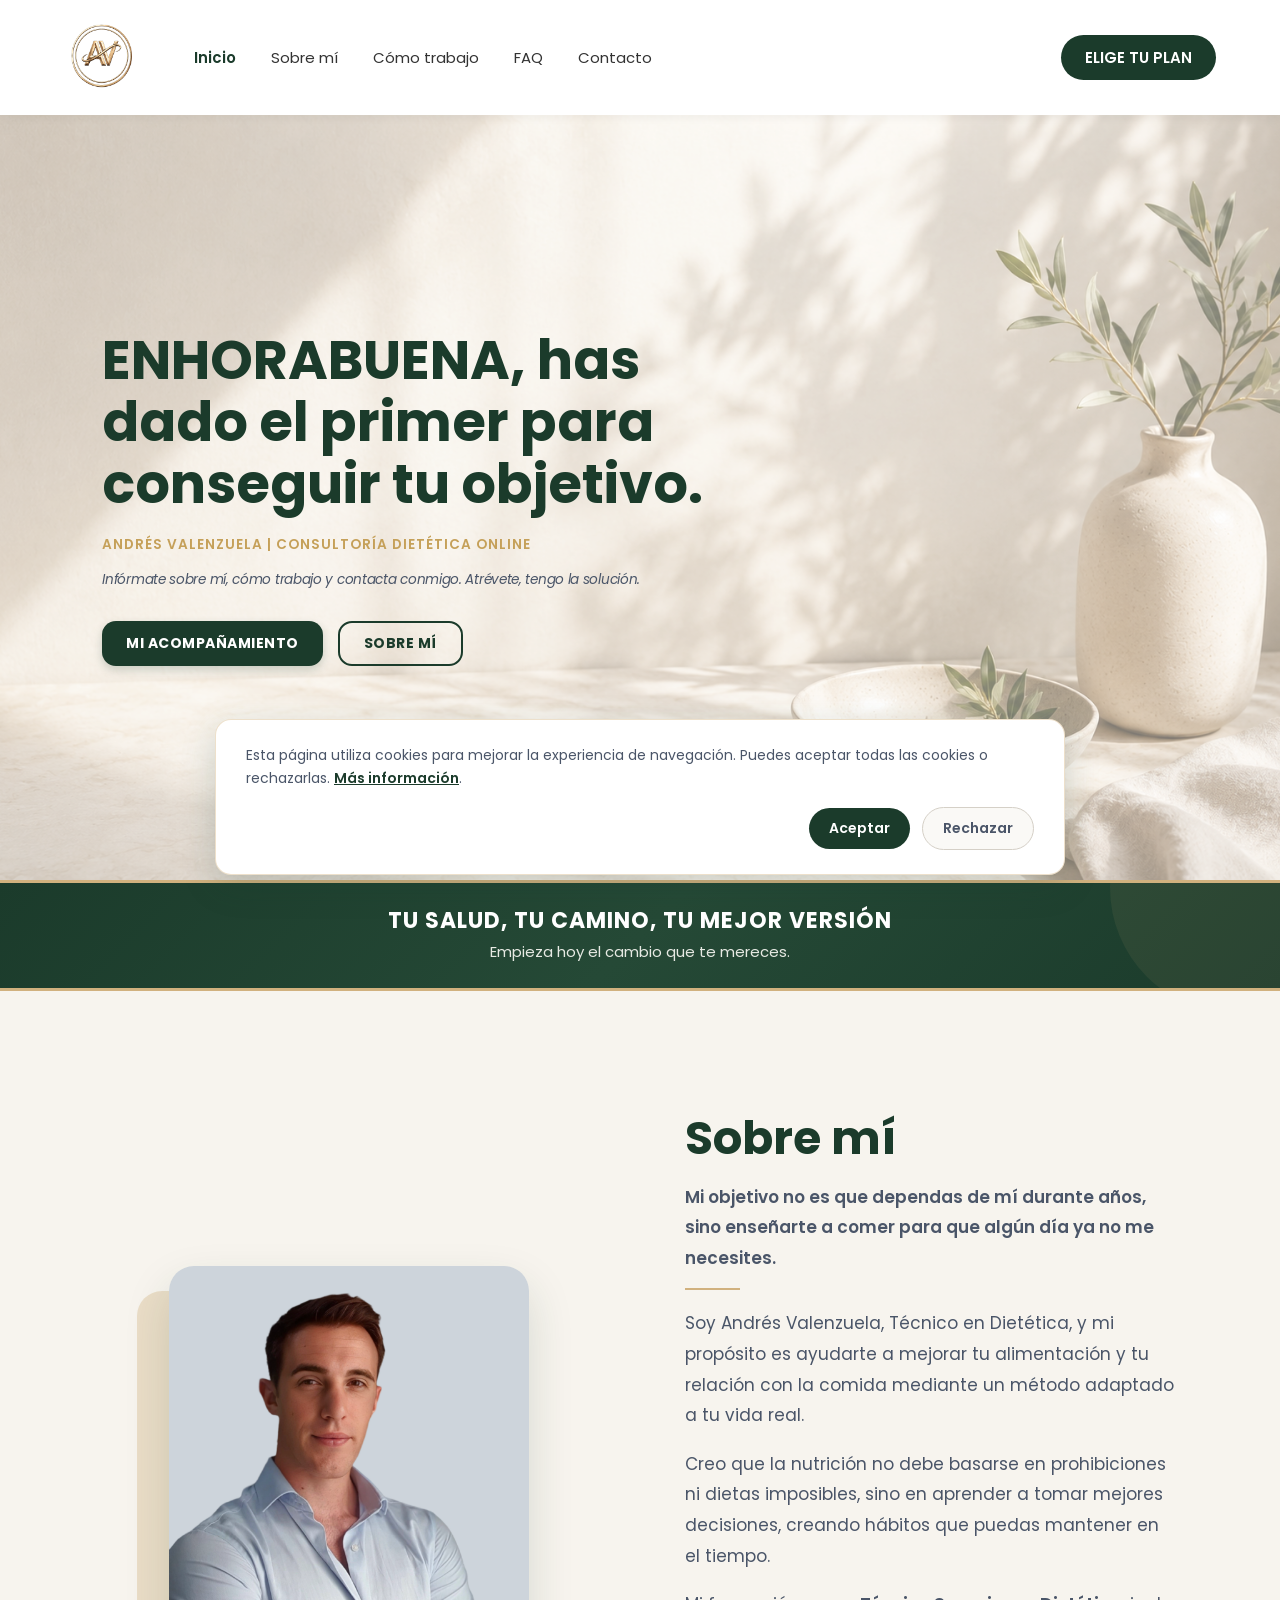
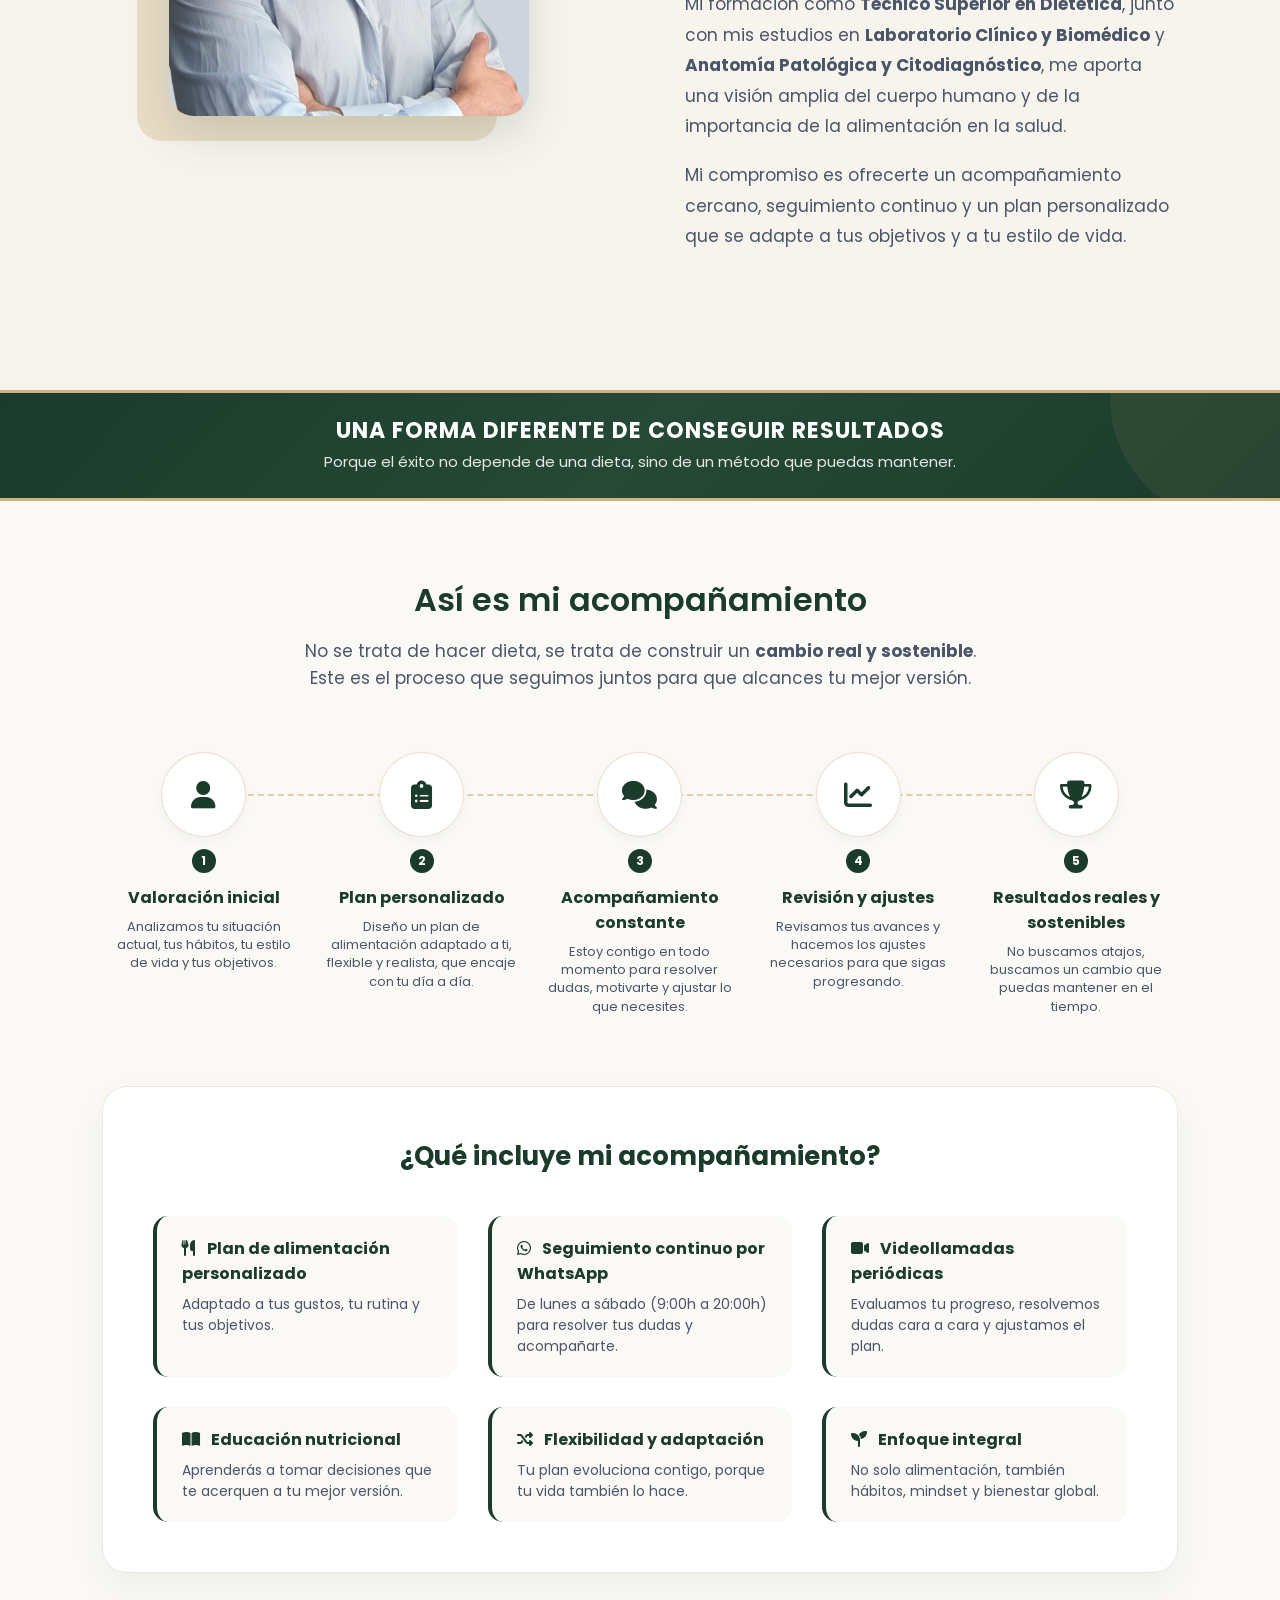
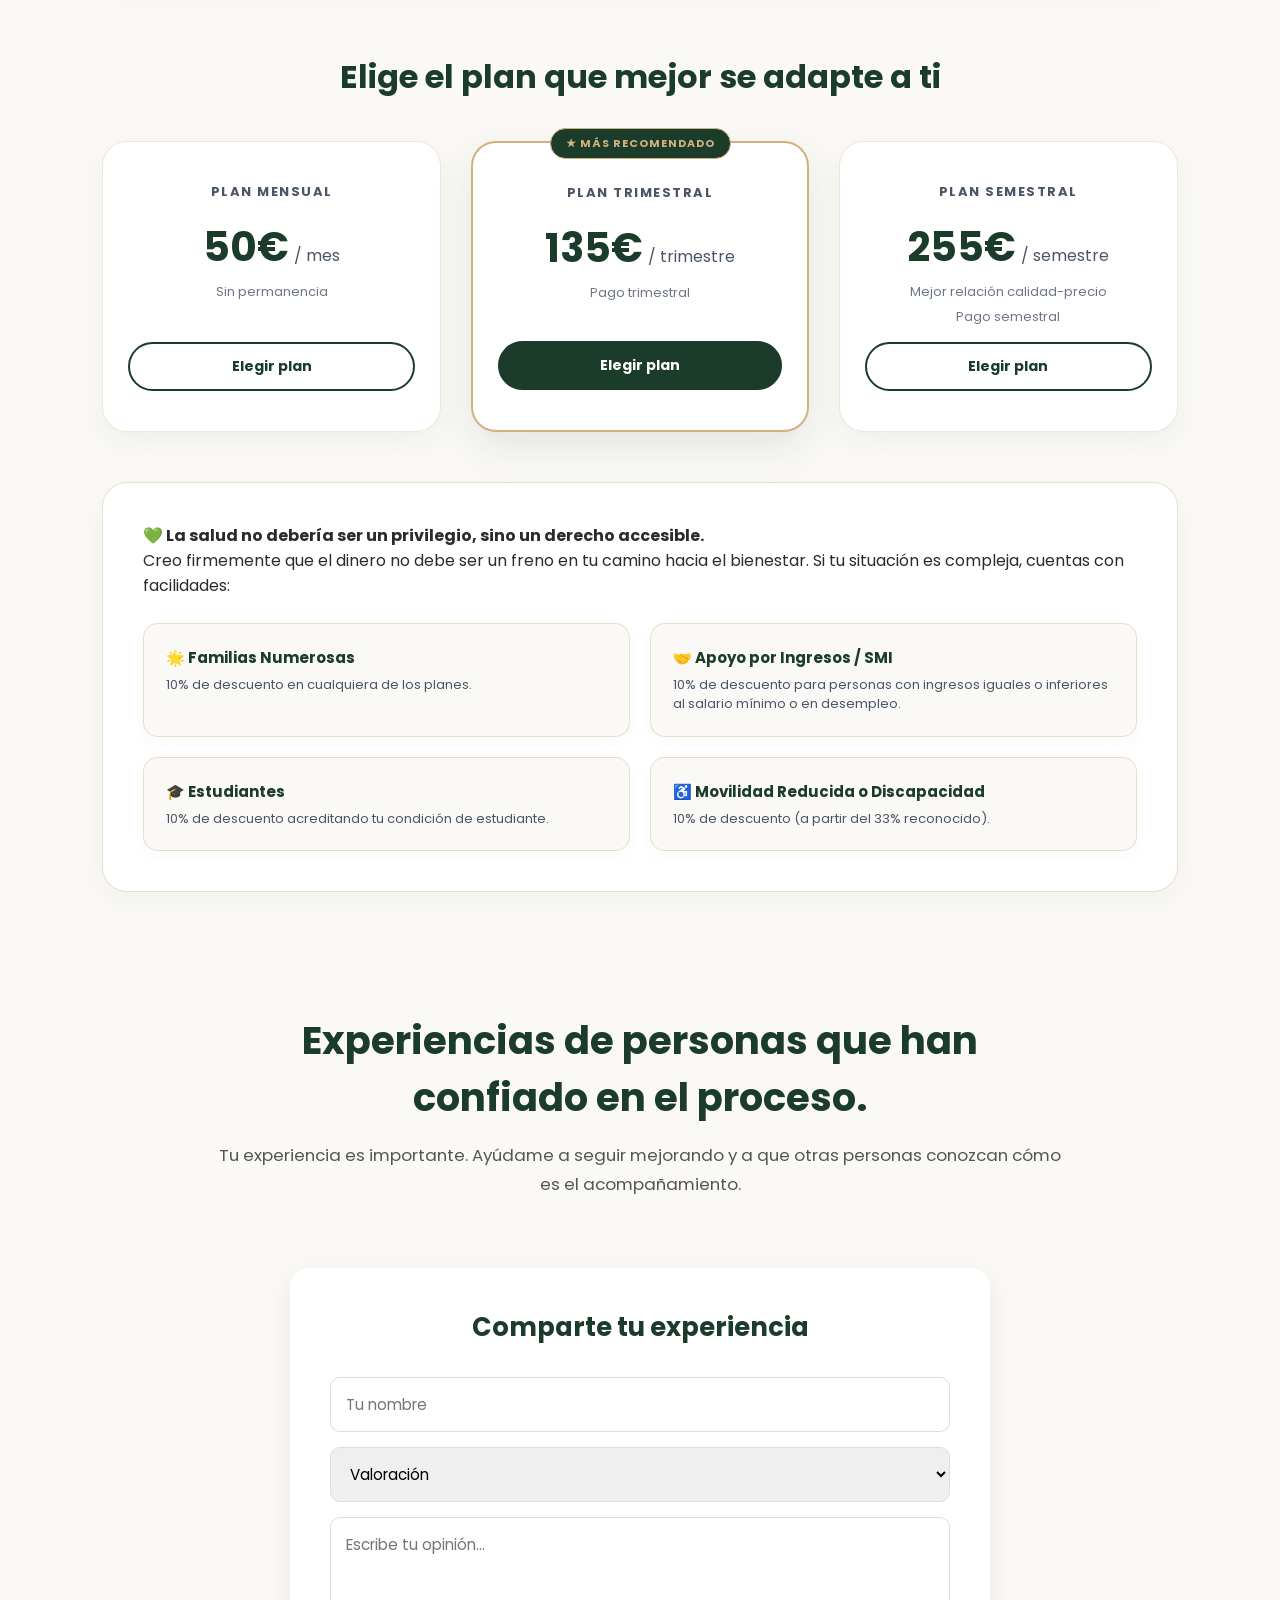
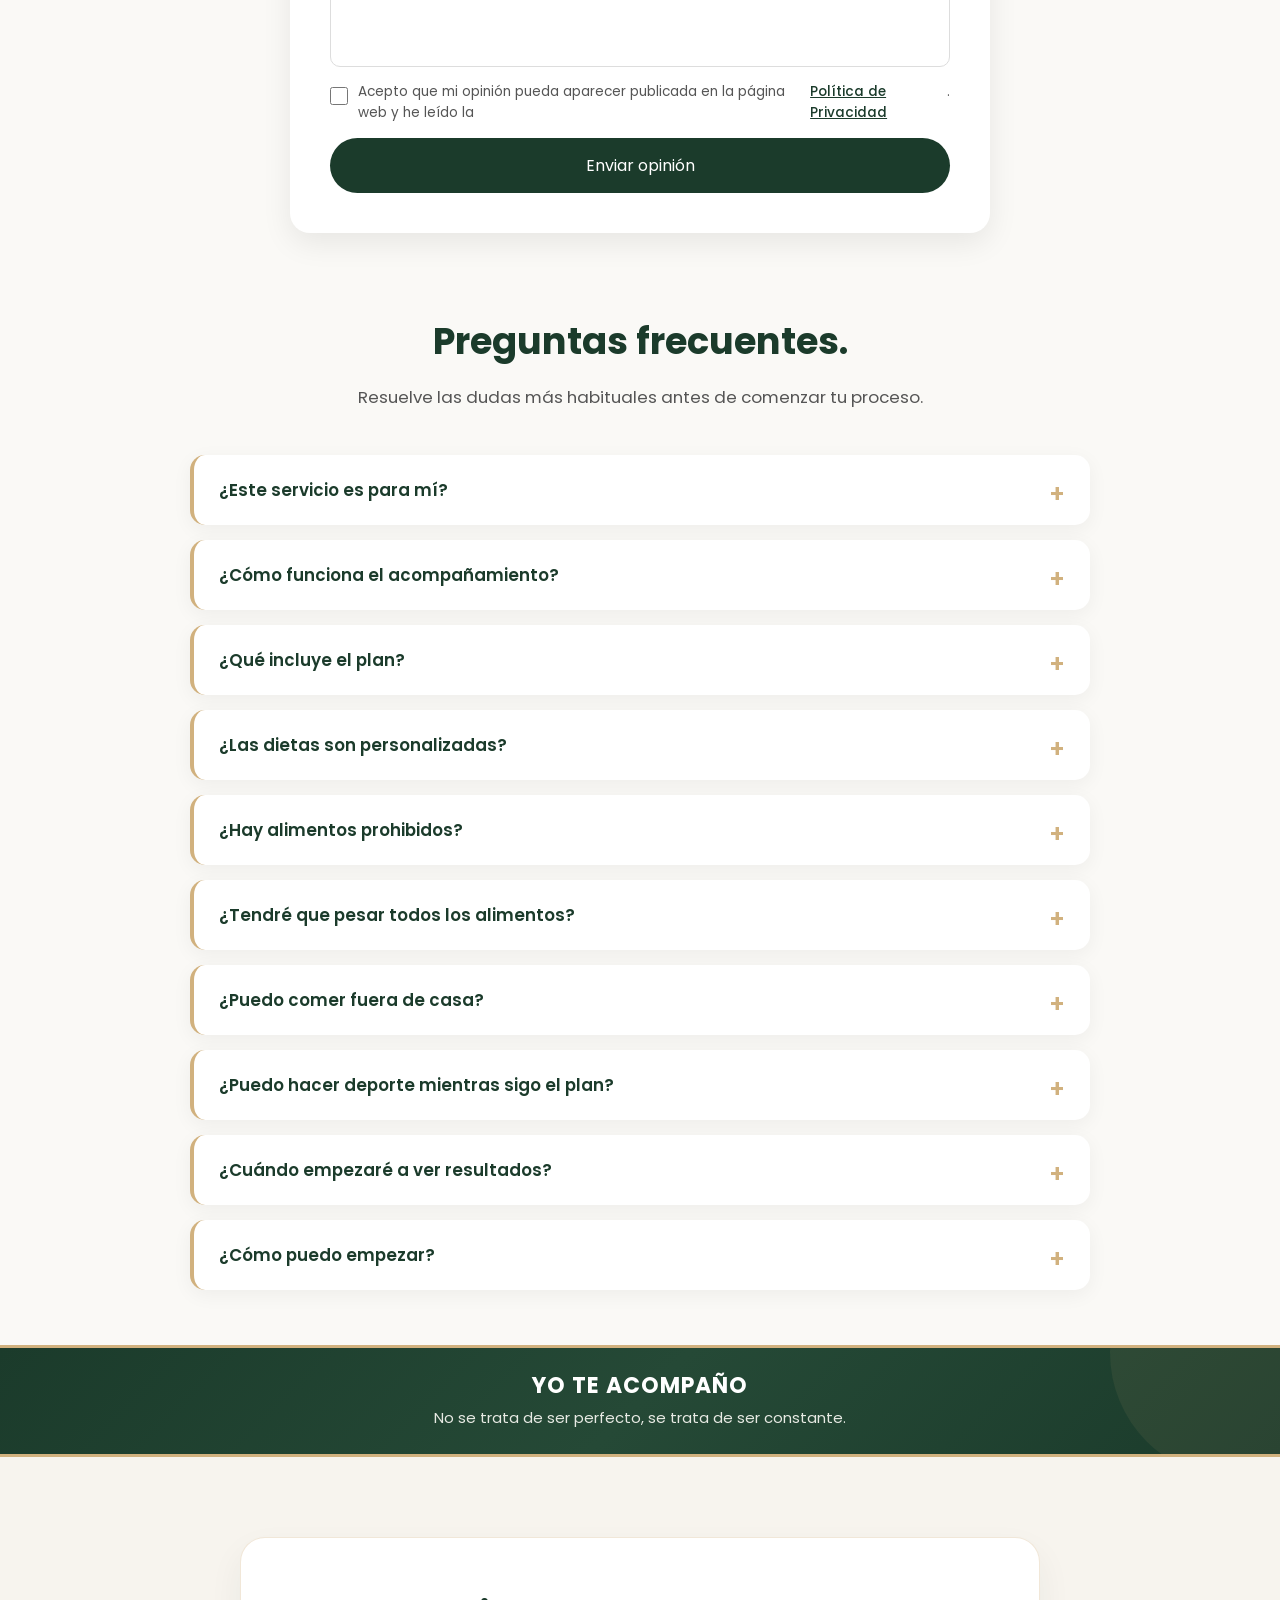
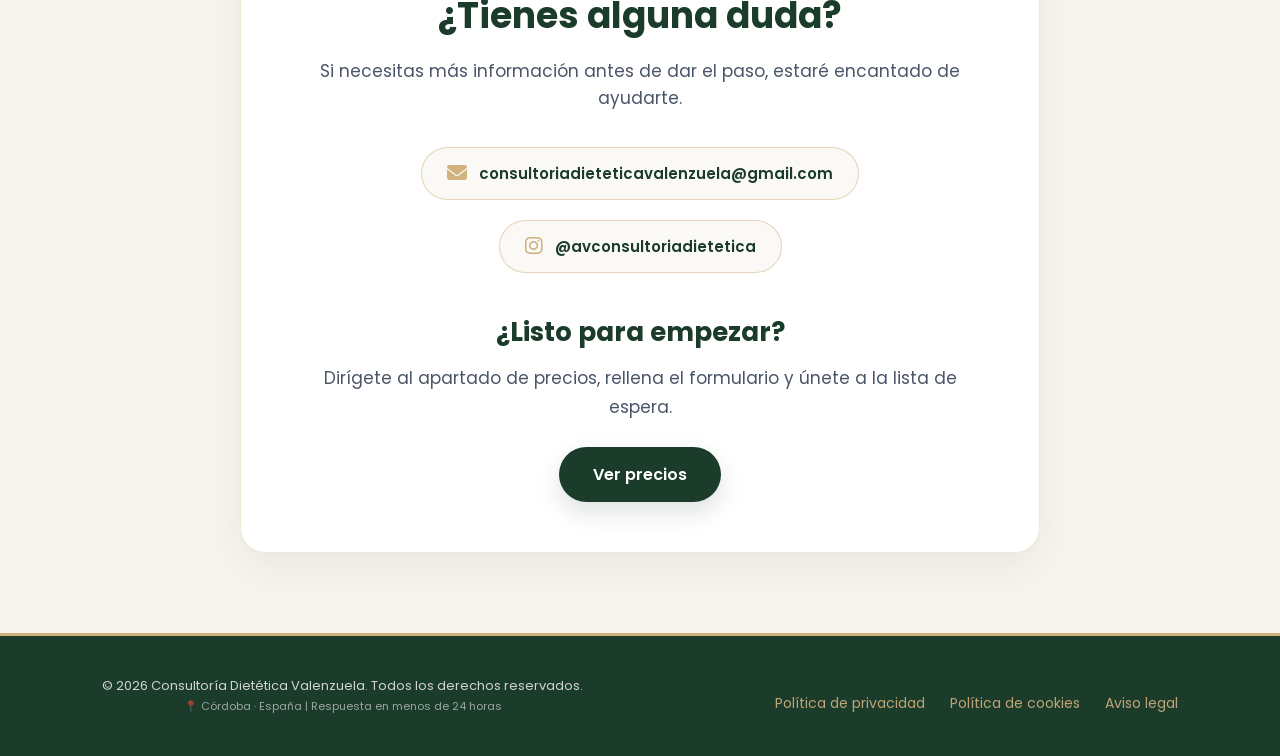
==== index.html @ 1ffce3da "Update index.html" ====
<!DOCTYPE html>
<html lang="es">
<head>
    <meta charset="UTF-8">
    <meta name="viewport" content="width=device-width, initial-scale=1.0">
    <title>Consultoría Dietética Valenzuela | Nutrición y Hábitos Saludables</title>
    <link rel="icon" type="image/png" href="images/logosinfondo.png">
    <meta name="description" content="Aprende a comer mejor sin prohibiciones ni dietas imposibles. Consultoría dietética personalizada con seguimiento constante y educación nutricional.">
    <link rel="stylesheet" href="style.css">
    <link rel="stylesheet" href="https://cdnjs.cloudflare.com/ajax/libs/font-awesome/6.4.0/css/all.min.css">
    <link rel="preconnect" href="https://fonts.googleapis.com">
    <link rel="preconnect" href="https://fonts.gstatic.com" crossorigin>
    <link href="https://fonts.googleapis.com/css2?family=Poppins:wght@300;400;500;600;700&display=swap" rel="stylesheet">
    <meta property="og:title" content="Consultoría Dietética Valenzuela">
<meta property="og:description" content="Aprende a comer mejor sin prohibiciones ni dietas imposibles.">
<meta property="og:image" content="images/logosinfondo.png">
<meta property="og:type" content="website">
</head>
<body>

    <!-- CABECERA -->
    <header>
        <div class="logo-container">
            <img src="images/logosinfondo.png" alt="Consultoría Dietética Valenzuela" class="logo-img">
        </div>

        <nav class="nav-izquierda">
            <div class="enlaces-menu">
            <a href="#inicio">Inicio</a>
            <a href="#sobre-mi">Sobre mí</a>
            <a href="#como-trabajo">Cómo trabajo</a>
            <a href="#FAQ">FAQ</a>
            <a href="#contacto">Contacto</a>
            </div>
        </nav>

        <div class="cta-container">
            <a href="#precios" class="btn-reservar">ELIGE TU PLAN</a>
        </div>
    </header>

    <!-- SECCIÓN HERO -->
<section class="hero" id="inicio">
    <div class="texto">
            <h1>ENHORABUENA, has dado el primer para conseguir tu objetivo. </h1>
            <p class="subtitulo-hero-dorado">Andrés Valenzuela | Consultoría Dietética Online</p>
            <p class="descripcion-hero-cursiva">Infórmate sobre mí, cómo trabajo y contacta conmigo. Atrévete, tengo la solución.</p>
            <div class="botones-hero">
                <a href="#como-trabajo" class="btn-acompañamiento">MI ACOMPAÑAMIENTO</a>
                <a href="#sobre-mi" class="btn-sobre-mi">SOBRE MÍ</a>
            </div>
        </div>
</section>

    <!-- SEPARADOR VISUAL ESTÉTICO -->
    <section class="separador-verde">
        <div class="separador-verde-contenido">
            <h3>TU SALUD, TU CAMINO, TU MEJOR VERSIÓN</h3>
            <p>Empieza hoy el cambio que te mereces.</p>
        </div>
    </section>

    <!-- SECCIÓN SOBRE MÍ -->
<section id="sobre-mi" class="sobre-mi">
    <div class="sobre-mi-contenedor">

        <div class="sobre-mi-imagen">
            <img src="images/andres.png" alt="Andrés Valenzuela - Dietista">
        </div>

        <div class="sobre-mi-texto">

            <h2>Sobre mí</h2>

            <p class="subtitulo-sobremi">
                Mi objetivo no es que dependas de mí durante años, sino enseñarte a comer para que algún día ya no me necesites.
            </p>

            <p>
                Soy Andrés Valenzuela, Técnico en Dietética, y mi propósito es ayudarte a mejorar tu alimentación y tu relación con la comida mediante un método adaptado a tu vida real.
            </p>

            <p>
                Creo que la nutrición no debe basarse en prohibiciones ni dietas imposibles, sino en aprender a tomar mejores decisiones, creando hábitos que puedas mantener en el tiempo.
            </p>

            <p>
                Mi formación como <strong>Técnico Superior en Dietética</strong>, junto con mis estudios en 
                <strong>Laboratorio Clínico y Biomédico</strong> y <strong>Anatomía Patológica y Citodiagnóstico</strong>, me aporta una visión amplia del cuerpo humano y de la importancia de la alimentación en la salud.
            </p>

            <p>
                Mi compromiso es ofrecerte un acompañamiento cercano, seguimiento continuo y un plan personalizado que se adapte a tus objetivos y a tu estilo de vida.
            </p>

        </div>

    </div>
</section>

    <!-- SEGUNDO SEPARADOR VERDE -->
    <section class="separador-verde">
        <div class="separador-verde-contenido">
            <h3>UNA FORMA DIFERENTE DE CONSEGUIR RESULTADOS</h3>
            <p>Porque el éxito no depende de una dieta, sino de un método que puedas mantener.</p>
        </div>
    </section>

    <!-- SECCIÓN CÓMO TRABAJO -->
    <section id="como-trabajo" class="seccion-como-trabajo">
        <div class="trabajo-header">
            <h2>Así es mi acompañamiento</h2>
            <p>No se trata de hacer dieta, se trata de construir un <strong>cambio real y sostenible</strong>.<br>Este es el proceso que seguimos juntos para que alcances tu mejor versión.</p>
        </div>

        <!-- PASO A PASO HORIZONTAL CON LÍNEAS -->
        <div class="pasos-contenedor-horizontal">
            <div class="paso-item-h">
                <div class="paso-icono-circulo"><i class="fa-solid fa-user"></i></div>
                <div class="paso-numero-badge">1</div>
                <h3>Valoración inicial</h3>
                <p>Analizamos tu situación actual, tus hábitos, tu estilo de vida y tus objetivos.</p>
            </div>

            <div class="paso-item-h">
                <div class="paso-icono-circulo"><i class="fa-solid fa-clipboard-list"></i></div>
                <div class="paso-numero-badge">2</div>
                <h3>Plan personalizado</h3>
                <p>Diseño un plan de alimentación adaptado a ti, flexible y realista, que encaje con tu día a día.</p>
            </div>

            <div class="paso-item-h">
                <div class="paso-icono-circulo"><i class="fa-solid fa-comments"></i></div>
                <div class="paso-numero-badge">3</div>
                <h3>Acompañamiento constante</h3>
                <p>Estoy contigo en todo momento para resolver dudas, motivarte y ajustar lo que necesites.</p>
            </div>

            <div class="paso-item-h">
                <div class="paso-icono-circulo"><i class="fa-solid fa-chart-line"></i></div>
                <div class="paso-numero-badge">4</div>
                <h3>Revisión y ajustes</h3>
                <p>Revisamos tus avances y hacemos los ajustes necesarios para que sigas progresando.</p>
            </div>

            <div class="paso-item-h">
                <div class="paso-icono-circulo"><i class="fa-solid fa-trophy"></i></div>
                <div class="paso-numero-badge">5</div>
                <h3>Resultados reales y sostenibles</h3>
                <p>No buscamos atajos, buscamos un cambio que puedas mantener en el tiempo.</p>
            </div>
        </div>

        <!-- ¿QUÉ INCLUYE MI ACOMPAÑAMIENTO? -->
        <div class="incluye-caja-grande">
            <h3>¿Qué incluye mi acompañamiento?</h3>
            <div class="incluye-grid">
                <div class="incluye-card">
                    <strong><i class="fa-solid fa-utensils" style="color: #1b3b2b; margin-right: 8px;"></i> Plan de alimentación personalizado</strong>
                    <p>Adaptado a tus gustos, tu rutina y tus objetivos.</p>
                </div>
                <div class="incluye-card">
                    <strong><i class="fa-brands fa-whatsapp" style="color: #1b3b2b; margin-right: 8px;"></i> Seguimiento continuo por WhatsApp</strong>
                    <p>De lunes a sábado (9:00h a 20:00h) para resolver tus dudas y acompañarte.</p>
                </div>
                <div class="incluye-card">
                    <strong><i class="fa-solid fa-video" style="color: #1b3b2b; margin-right: 8px;"></i> Videollamadas periódicas</strong>
                    <p>Evaluamos tu progreso, resolvemos dudas cara a cara y ajustamos el plan.</p>
                </div>
                <div class="incluye-card">
                    <strong><i class="fa-solid fa-book-open" style="color: #1b3b2b; margin-right: 8px;"></i> Educación nutricional</strong>
                    <p>Aprenderás a tomar decisiones que te acerquen a tu mejor versión.</p>
                </div>
                <div class="incluye-card">
                    <strong><i class="fa-solid fa-shuffle" style="color: #1b3b2b; margin-right: 8px;"></i> Flexibilidad y adaptación</strong>
                    <p>Tu plan evoluciona contigo, porque tu vida también lo hace.</p>
                </div>
                <div class="incluye-card">
                    <strong><i class="fa-solid fa-seedling" style="color: #1b3b2b; margin-right: 8px;"></i> Enfoque integral</strong>
                    <p>No solo alimentación, también hábitos, mindset y bienestar global.</p>
                </div>
            </div>
        </div>

        <!-- TARIFA (3 PLANES) -->
  
     <section id="precios" class="tarifa-seccion-tres">
    <h3>Elige el plan que mejor se adapte a ti</h3>
    <div class="planes-grid-tres">
                
        <!-- PLAN MENSUAL -->
        <div class="tarjeta-plan-opcion">
            <div class="precio-etiqueta">PLAN MENSUAL</div>
            <div class="precio-numero">50€<span>/ mes</span></div>
            <div class="precio-detalle" style="margin-bottom: 15px;">
                Sin permanencia
            </div>
            <a href="solicitud.html?plan=Plan Mensual" class="btn-plan-opcion">
                Elegir plan
            </a>
        </div>

        <!-- PLAN TRIMESTRAL (DESTACADO) -->
        <div class="tarjeta-plan-opcion plan-destacado">
            <div class="etiqueta-mas-elegido">★ MÁS RECOMENDADO</div>
            <div class="precio-etiqueta">PLAN TRIMESTRAL</div>
            <div class="precio-numero">135€<span>/ trimestre</span></div>
            <div class="precio-detalle" style="margin-bottom: 15px;">
                Pago trimestral
            </div>
            <a href="solicitud.html?plan=Plan Trimestral" class="btn-plan-opcion btn-plan-destacado-btn">
                Elegir plan
            </a>
        </div>

        <!-- PLAN SEMESTRAL -->
        <div class="tarjeta-plan-opcion">
            <div class="precio-etiqueta">PLAN SEMESTRAL</div>
            <div class="precio-numero">255€<span>/ semestre</span></div>
            <div class="precio-detalle" style="margin-bottom: 5px;">
                Mejor relación calidad-precio
            </div>
            <div class="precio-detalle" style="margin-bottom: 15px;">
                Pago semestral
            </div>
            <a href="solicitud.html?plan=Plan Semestral" class="btn-plan-opcion">
                Elegir plan
            </a>
        </div>

    </div>
</section>   
        <!-- APARTADO EMOTIVO DE DESCUENTOS Y COMPROMISO SOCIAL -->
        <div class="seccion-descuentos-solidarios">
            <div class="descuentos-header-emotivo">
                <h4>💚 La salud no debería ser un privilegio, sino un derecho accesible.</h4>
                <p>Creo firmemente que el dinero no debe ser un freno en tu camino hacia el bienestar. Si tu situación es compleja, cuentas con facilidades:</p>
            </div>
            <div class="descuentos-grid-cuatro">
                <div class="descuento-card">
                    <strong>🌟 Familias Numerosas</strong>
                    <p>10% de descuento en cualquiera de los planes.</p>
                </div>
                <div class="descuento-card">
                    <strong>🤝 Apoyo por Ingresos / SMI</strong>
                    <p>10% de descuento para personas con ingresos iguales o inferiores al salario mínimo o en desempleo.</p>
                </div>
                <div class="descuento-card">
                    <strong>🎓 Estudiantes</strong>
                    <p>10% de descuento acreditando tu condición de estudiante.</p>
                </div>
                <div class="descuento-card">
                    <strong>♿ Movilidad Reducida o Discapacidad</strong>
                    <p>10% de descuento (a partir del 33% reconocido).</p>
                </div>
            </div>
        </div>

    </section>

    <section class="opiniones-section" id="opiniones">

    <div class="opiniones-header">
        <h2>Experiencias de personas que han confiado en el proceso.</h2>
        <p>
            Tu experiencia es importante. Ayúdame a seguir mejorando y a que otras personas
            conozcan cómo es el acompañamiento.
        </p>
    </div>


    <div class="form-opinion">

        <h3>Comparte tu experiencia</h3>

        <form action="https://formspree.io/f/xykrrzkg" method="POST">

            <input 
type="text" 
name="nombre"
placeholder="Tu nombre"
required>


<select name="valoracion" required>

<option value="">Valoración</option>
<option value="5 estrellas">★★★★★</option>
<option value="4 estrellas">★★★★</option>
<option value="3 estrellas">★★★</option>
<option value="2 estrellas">★★</option>
<option value="1 estrella">★</option>

</select>


<textarea 
name="opinion"
placeholder="Escribe tu opinión..."
required></textarea>

<label class="check-opinion">

    <input type="checkbox" name="consentimiento" required>

    Acepto que mi opinión pueda aparecer publicada en la página web 
    y he leído la 
    <a href="politica-privacidad.html" target="_blank">
        Política de Privacidad
    </a>.

</label>


<button type="submit">
Enviar opinión
</button>
        </form>

    </div>


</section>

        <section class="FAQ" id="FAQ">

    <div class="section-title">
        <h2>Preguntas frecuentes.</h2>
        <p>
            Resuelve las dudas más habituales antes de comenzar tu proceso.
        </p>
    </div>


    <div class="faq-container">

        <details class="faq-item">
            <summary>¿Este servicio es para mí?</summary>
            <p>
                Sí, si buscas mejorar tu alimentación, perder grasa, ganar masa muscular
                o adquirir hábitos saludables de una forma sostenible. Mi objetivo no es
                que sigas una dieta durante unas semanas, sino ayudarte a crear hábitos
                que puedas mantener a largo plazo.
            </p>
        </details>


        <details class="faq-item">
            <summary>¿Cómo funciona el acompañamiento?</summary>
            <p>
                Tras una valoración inicial, diseñaré un plan de alimentación personalizado
                según tus objetivos, horarios, gustos y estilo de vida. Durante el proceso
                realizaremos un seguimiento para resolver dudas y adaptar el plan a tu evolución.
            </p>
        </details>


        <details class="faq-item">
            <summary>¿Qué incluye el plan?</summary>
            <p>
                Incluye una valoración inicial, planificación nutricional personalizada,
                seguimiento continuo, resolución de dudas y modificaciones necesarias para
                adaptarnos a tus progresos.
            </p>
        </details>


        <details class="faq-item">
            <summary>¿Las dietas son personalizadas?</summary>
            <p>
                Sí. Cada persona tiene unas necesidades, objetivos y preferencias diferentes.
                Por eso todos los planes se elaboran de forma individual.
            </p>
        </details>


        <details class="faq-item">
            <summary>¿Hay alimentos prohibidos?</summary>
            <p>
                No. No creo en prohibir alimentos, sino en aprender a incluirlos dentro de
                una alimentación equilibrada y flexible.
            </p>
        </details>


        <details class="faq-item">
            <summary>¿Tendré que pesar todos los alimentos?</summary>
            <p>
                Solo cuando sea necesario. El objetivo es que aprendas a gestionar tu
                alimentación de forma práctica sin depender siempre de una báscula.
            </p>
        </details>


        <details class="faq-item">
            <summary>¿Puedo comer fuera de casa?</summary>
            <p>
                Sí. El plan se adapta a tu vida. Aprenderás a tomar buenas decisiones
                también en restaurantes, viajes o celebraciones.
            </p>
        </details>


        <details class="faq-item">
            <summary>¿Puedo hacer deporte mientras sigo el plan?</summary>
            <p>
                Por supuesto. Adaptaremos la alimentación a tu actividad física para
                ayudarte a mejorar tu rendimiento, recuperación y composición corporal.
            </p>
        </details>


        <details class="faq-item">
            <summary>¿Cuándo empezaré a ver resultados?</summary>
            <p>
                Depende de cada persona y del objetivo. Buscamos cambios progresivos,
                saludables y mantenibles en el tiempo.
            </p>
        </details>


        <details class="faq-item">
            <summary>¿Cómo puedo empezar?</summary>
            <p>
                Solo tienes que completar el formulario de contacto o apuntarte a la
                lista de espera. Me pondré en contacto contigo para explicarte el proceso.
            </p>
        </details>

    </div>

</section>

    <!-- TERCER SEPARADOR VERDE -->
    <section class="separador-verde">
        <div class="separador-verde-contenido">
            <h3>YO TE ACOMPAÑO</h3>
            <p>No se trata de ser perfecto, se trata de ser constante.</p>
        </div>
    </section>

    <!-- SECCIÓN CONTACTO -->
  <section id="contacto" class="seccion-contacto">
    <div class="contacto-caja-principal">

        <h2>¿Tienes alguna duda?</h2>

        <p>
            Si necesitas más información antes de dar el paso, estaré encantado de ayudarte.
        </p>

        <div class="contacto-info-contenedor">

            <a href="mailto:consultoriadieteticavalenzuela@gmail.com" class="contacto-enlace-oficial">
                <i class="fa-solid fa-envelope"></i>
                consultoriadieteticavalenzuela@gmail.com
            </a>

            <a href="https://instagram.com/avconsultoriadietetica" target="_blank" class="contacto-enlace-oficial">
                <i class="fa-brands fa-instagram"></i>
                @avconsultoriadietetica
            </a>

        </div>

        <div class="contacto-cta">

            <h3>¿Listo para empezar?</h3>

            <p>
                Dirígete al apartado de precios, rellena el formulario y únete a la lista de espera.
            </p>

            <a href="#precios" class="boton-principal">
                Ver precios
            </a>

        </div>

    </div>
</section>

    <!-- PIE DE PÁGINA / AVISO LEGAL -->
    <footer>

    <div class="footer-contenedor">
    <p>&copy; 2026 Consultoría Dietética Valenzuela. Todos los derechos reservados.<br><span style="font-size: 11px; opacity: 0.7;">📍 Córdoba · España | Respuesta en menos de 24 horas</span></p>

    <div class="enlaces-legales">

        <a href="politica-privacidad.html">
            Política de privacidad
        </a>

        <a href="politica-cookies.html">
            Política de cookies
        </a>

        <a href="aviso-legal.html">
            Aviso legal
        </a>

    </div>

</footer>

    <script src="script.js"></script>

<div id="cookie-banner" class="cookie-banner">

    <p>
        Esta página utiliza cookies para mejorar la experiencia de navegación.
        Puedes aceptar todas las cookies o rechazarlas.
        <a href="politica-cookies.html">Más información</a>.
    </p>

    <div class="cookie-botones">

        <button id="aceptarCookies" class="btn-cookie aceptar">
            Aceptar
        </button>

        <button id="rechazarCookies" class="btn-cookie rechazar">
            Rechazar
        </button>

    </div>

</div>
</body>
</html>
---- style.css ----
/* ==========================================================
   1. VARIABLES Y CONFIGURACIÓN GENERAL
   ========================================================== */
* {
    margin: 0;
    padding: 0;
    box-sizing: border-box;
    font-family: 'Poppins', sans-serif;
}

body {
    background: #faf9f6;
    color: #2b2b2b;
    overflow-x: hidden;
}


/* ==========================================================
   2. BODY Y TIPOGRAFÍA (Estilos base y utilidades generales)
   ========================================================== */
/* La tipografía global Poppins se aplica desde el selector universal (*) */


/* ==========================================================
   3. HEADER / NAVEGACIÓN
   ========================================================== */
header {
    display: flex;
    align-items: center;
    justify-content: space-between;
    padding: 20px 5%;
    background: white;
    position: sticky;
    top: 0;
    box-shadow: 0 2px 10px rgba(0, 0, 0, .05);
    z-index: 1000;
    transition: transform 0.3s ease;
}

header.oculto {
    transform: translateY(-100%);
}

.logo-container {
    display: flex;
    align-items: center;
    margin-right: 25px;
}

.logo-img {
    height: 75px;
    width: auto;
}

.nav-izquierda {
    display: flex;
    align-items: center;
    gap: 50px;
    margin-left: 30px;
}

.nav-izquierda a {
    white-space: nowrap;
    font-size: 15px;
}

.nav a {
    text-decoration: none;
    color: #4a5568;
    font-weight: 500;
    font-size: 16px;
    transition: .3s;
    position: relative;
}

.nav a:hover, 
nav a.active {
    color: #1b3b2b;
    font-weight: 600;
}

/* Efecto subrayado en enlaces de navegación */
nav a::after {
    content: "";
    position: absolute;
    left: 0;
    bottom: -6px;
    width: 0;
    height: 2px;
    background: #1b3b2b;
    transition: .3s;
}

nav a:hover::after {
    width: 100%;
}

.enlaces-menu {
    display: flex;
    gap: 35px;
}

.enlaces-menu a {
    text-decoration: none;
    color: #333;
}

.cta-container {
    margin-left: auto;
}

.btn-reservar {
    background-color: #1b3b2b;
    color: white;
    padding: 12px 24px;
    border-radius: 25px;
    text-decoration: none;
    font-weight: 600;
    font-size: 15px;
    transition: .3s;
}

.btn-reservar:hover {
    background-color: #2c5942;
}

/* Barra de aviso en movimiento (Marquesina) */
.barra-aviso-movimiento {
    background-color: #1b3b2b;
    color: #ffffff;
    padding: 12px 0;
    width: 100%;
    overflow: hidden;
    white-space: nowrap;
    position: relative;
    border-bottom: 2px solid #d1b17e;
    z-index: 999;
}

.marquesina-contenido {
    display: inline-block;
    white-space: nowrap;
    animation: moverDerecha 25s linear infinite;
    padding-left: 100%;
}

.marquesina-contenido span {
    font-size: 14px;
    font-weight: 500;
    letter-spacing: 0.5px;
    color: #ffffff;
}

.marquesina-contenido strong {
    color: #d1b17e;
    font-weight: 700;
}

@keyframes moverDerecha {
    0% { transform: translateX(0%); }
    100% { transform: translateX(-100%); }
}

.barra-aviso-movimiento:hover .marquesina-contenido {
    animation-play-state: paused;
}


/* ==========================================================
   4. HERO
   ========================================================== */
.hero {
    position: relative;
    width: 100%;
    min-height: 85vh;
    background-image: url('images/inicio.PNG');
    background-size: cover;
    background-position: center;
    display: flex;
    align-items: center;
    padding: 0 8%;
}

.hero::before {
    content: '';
    position: absolute;
    top: 0;
    left: 0;
    width: 100%;
    height: 100%;
    background: rgba(255, 255, 255, 0.45);
    z-index: 1;
}

.texto {
    position: relative;
    z-index: 2;
    max-width: 650px;
}

.texto h1 {
    font-size: 54px;
    color: #1b3b2b;
    margin-bottom: 20px;
    line-height: 1.15;
    font-weight: 700;
}

.subtitulo-hero-dorado {
    color: #c5a059;
    font-size: 0.85rem;
    letter-spacing: 1px;
    font-weight: 600;
    margin-bottom: 15px;
    text-transform: uppercase;
}

.descripcion-hero-cursiva {
    font-style: italic;
    font-size: 0.85rem;
    letter-spacing: -0.3px;
    line-height: 1.5;
    margin-bottom: 30px;
    color: #4a5568;
}

/* Botones del Hero */
.botones-hero {
    display: flex;
    align-items: center;
    gap: 15px;
    margin-top: 15px;
    flex-wrap: wrap;
}

.btn-acompañamiento {
    display: inline-block;
    background-color: #1b3b2b;
    color: #ffffff;
    padding: 12px 24px;
    border-radius: 14px;
    text-decoration: none;
    font-weight: 700;
    font-size: 14px;
    letter-spacing: 0.5px;
    transition: all 0.3s ease;
    box-shadow: 0 4px 10px rgba(27, 59, 43, 0.2);
}

.btn-acompañamiento:hover {
    background-color: #2c5942;
    transform: translateY(-2px);
}

.btn-sobre-mi {
    display: inline-block;
    background-color: transparent;
    color: #1b3b2b;
    border: 2px solid #1b3b2b;
    padding: 10px 24px;
    border-radius: 14px;
    text-decoration: none;
    font-weight: 700;
    font-size: 14px;
    letter-spacing: 0.5px;
    transition: all 0.3s ease;
}

.btn-sobre-mi:hover {
    background-color: #1b3b2b;
    color: #ffffff;
    transform: translateY(-2px);
}


/* ==========================================================
   5. SECCIONES PRINCIPALES (Sobre mí, Cómo trabajo, Separadores)
   ========================================================== */
/* Sección Sobre Mí */

.sobre-mi {
    width: 100%;
    padding: 120px 8%;
    background: #f7f4ee;
    box-sizing: border-box;
}

.sobre-mi-contenedor {
    max-width: 1150px;
    margin: 0 auto;
    display: flex;
    align-items: center;
    gap: 90px;
}

.sobre-mi-imagen {
    flex: 1;
    position: relative;
    display: flex;
    justify-content: center;
}

.sobre-mi-imagen::before {
    content: "";
    position: absolute;
    width: 360px;
    height: 450px;
    background: #d1b17e;
    border-radius: 25px;
    top: 25px;
    left: 35px;
    z-index: 0;
    opacity: 0.35;
}

.sobre-mi-imagen img {
    position: relative;
    z-index: 1;
    width: 360px;
    height: 450px;
    object-fit: cover;
    object-position: top center;
    border-radius: 25px;
    box-shadow: 0 20px 45px rgba(27,59,43,0.15);
}

.sobre-mi-texto {
    flex: 1;
}

.sobre-mi-texto h2 {
    font-size: 46px;
    line-height: 1.2;
    color: #1b3b2b;
    margin-bottom: 15px;
    font-weight: 700;
}

.subtitulo-sobremi {
    font-size: 20px;
    color: #d1b17e;
    font-weight: 600;
    margin-bottom: 25px;
    position: relative;
}

.subtitulo-sobremi::after {
    content: "";
    display: block;
    width: 55px;
    height: 2px;
    background: #d1b17e;
    margin-top: 15px;
}

.sobre-mi-texto p {
    font-size: 17px;
    line-height: 1.8;
    color: #4a5568;
    margin-bottom: 18px;
}

/* ================================
   SEPARADOR VERDE HERO - SOBRE MÍ
================================ */

.separador-verde {
    background: linear-gradient(
        135deg,
        #1b3b2b 0%,
        #254936 50%,
        #1b3b2b 100%
    );
    padding: 35px 5%;
    text-align: center;
    color: #ffffff;
    border-top: 3px solid #d1b17e;
    border-bottom: 3px solid #d1b17e;
    position: relative;
    overflow: hidden;
}

.separador-verde::before {
    content: "";
    position: absolute;
    width: 250px;
    height: 250px;
    background: rgba(209,177,126,0.08);
    border-radius: 50%;
    top: -120px;
    right: -80px;
}

.separador-verde-contenido {
    position: relative;
    z-index: 1;
}


.separador-verde-contenido h3 {
    font-size: 24px;
    font-weight: 700;
    letter-spacing: 1px;
    margin-bottom: 8px;
    line-height: 1.3;
}


.separador-verde-contenido p {
    font-size: 16px;
    color: #fdfcf7;
    opacity: 0.9;
    margin: 0;
}

.separador-verde {
    background-color: #1b3b2b;
    padding: 25px 5%;
    text-align: center;
    color: #ffffff;
    border-top: 3px solid #d1b17e;
    border-bottom: 3px solid #d1b17e;
}

.separador-verde-contenido h3 {
    font-size: 22px;
    font-weight: 700;
    margin-bottom: 6px;
    line-height: 1.2;
}

.separador-verde-contenido p {
    font-size: 15px;
    color: #fdfcf7;
    opacity: 0.9;
    margin: 0;
}

/* Sección Cómo Trabajo */
.seccion-como-trabajo {
    padding: 80px 8%;
    background-color: #faf9f6;
}

.trabajo-header {
    text-align: center;
    max-width: 800px;
    margin: 0 auto 60px auto;
}

.trabajo-header h2 {
    font-size: 32px;
    color: #1b3b2b;
    margin-bottom: 18px;
    font-weight: 600;
    line-height: 1.2;
}

.trabajo-header p {
    font-size: 17px;
    color: #4a5568;
    line-height: 1.6;
}

.pasos-contenedor-horizontal {
    display: grid;
    grid-template-columns: repeat(5, 1fr);
    gap: 15px;
    margin-bottom: 70px;
    position: relative;
    text-align: center;
    max-width: 1200px;
    margin-left: auto;
    margin-right: auto;
}

.pasos-contenedor-horizontal::before {
    content: '';
    position: absolute;
    top: 42px;
    left: 8%;
    right: 8%;
    height: 2px;
    border-top: 2px dashed rgba(209, 177, 126, 0.6);
    z-index: 1;
}

.paso-item-h {
    background: transparent;
    padding: 0 5px;
    display: flex;
    flex-direction: column;
    align-items: center;
    position: relative;
    z-index: 2;
}

.paso-icono-circulo {
    width: 85px;
    height: 85px;
    background-color: #ffffff;
    border-radius: 50%;
    display: flex;
    align-items: center;
    justify-content: center;
    margin-bottom: 12px;
    border: 1px solid rgba(209, 177, 126, 0.4);
    box-shadow: 0 4px 10px rgba(27, 59, 43, 0.04);
}

.paso-icono-circulo i {
    font-size: 28px;
    color: #1b3b2b;
}

.paso-numero-badge {
    width: 24px;
    height: 24px;
    background-color: #1b3b2b;
    color: #ffffff;
    font-size: 12px;
    font-weight: 700;
    border-radius: 50%;
    display: flex;
    align-items: center;
    justify-content: center;
    margin-bottom: 12px;
}

.paso-item-h h3 {
    font-size: 16px;
    color: #1b3b2b;
    margin-bottom: 8px;
    font-weight: 700;
}

.paso-item-h p {
    font-size: 13px;
    color: #4a5568;
    line-height: 1.4;
}


/* ==========================================================
   6. SERVICIOS / TARJETAS (Planes, Qué incluye, Descuentos)
   ========================================================== */
/* Qué incluye */
.incluye-caja-grande {
    background-color: #ffffff;
    border-radius: 25px;
    padding: 50px;
    box-shadow: 0 15px 35px rgba(27, 59, 43, 0.05);
    border: 1px solid rgba(209, 177, 126, 0.3);
    margin-bottom: 70px;
    max-width: 1100px;
    margin-left: auto;
    margin-right: auto;
}

.incluye-caja-grande > h3 {
    text-align: center;
    font-size: 26px;
    color: #1b3b2b;
    margin-bottom: 40px;
    font-weight: 700;
}

.incluye-grid {
    display: grid;
    grid-template-columns: repeat(auto-fit, minmax(280px, 1fr));
    gap: 30px;
}

.incluye-card {
    background: #faf9f6;
    padding: 20px 25px;
    border-radius: 15px;
    border-left: 4px solid #1b3b2b;
}

.incluye-card strong {
    font-size: 16px;
    color: #1b3b2b;
    display: block;
    margin-bottom: 8px;
}

.incluye-card p {
    font-size: 14px;
    color: #4a5568;
    line-height: 1.5;
}

/* Tarifa / Planes */
.tarifa-seccion-tres {
    max-width: 1100px;
    margin: 0 auto;
    text-align: center;
   margin-top: 80px;
}

.tarifa-seccion-tres > h3 {
    font-size: 32px;
    color: #1b3b2b;
    margin-bottom: 40px;
    font-weight: 700;
}

.planes-grid-tres {
    display: grid;
    grid-template-columns: repeat(3, 1fr);
    gap: 30px;
    align-items: stretch;
    margin-bottom: 30px;
}

.tarjeta-plan-opcion {
    background: #ffffff;
    border-radius: 25px;
    padding: 40px 25px;
    box-shadow: 0 10px 30px rgba(27, 59, 43, 0.05);
    border: 1px solid rgba(209, 177, 126, 0.3);
    display: flex;
    flex-direction: column;
    align-items: center;
    position: relative;
    transition: transform 0.3s ease;
    width: 100%;
    box-sizing: border-box;
}

.tarjeta-plan-opcion:hover {
    transform: translateY(-5px);
}

.plan-destacado {
    border: 2px solid #d1b17e;
    box-shadow: 0 15px 40px rgba(27, 59, 43, 0.1);
    z-index: 2;
}

.etiqueta-mas-elegido {
    position: absolute;
    top: -15px;
    background-color: #1b3b2b;
    color: #d1b17e;
    font-size: 11px;
    font-weight: 700;
    text-transform: uppercase;
    letter-spacing: 1px;
    padding: 6px 15px;
    border-radius: 20px;
    border: 1px solid #d1b17e;
}

.tarjeta-plan-opcion .precio-etiqueta {
    font-size: 13px;
    text-transform: uppercase;
    letter-spacing: 1.5px;
    color: #4a5568;
    font-weight: 700;
    margin-bottom: 15px;
}

.tarjeta-plan-opcion .precio-numero {
    font-size: 40px;
    font-weight: 700;
    color: #1b3b2b;
    margin-bottom: 5px;
    display: flex;
    align-items: baseline;
    justify-content: center;
    gap: 5px;
}

.tarjeta-plan-opcion .precio-numero span {
    font-size: 16px;
    font-weight: 400;
    color: #4a5568;
}

.precio-ahorro {
    font-size: 13px;
    color: #1b3b2b;
    font-weight: 600;
    margin-bottom: 10px;
    background-color: #faf9f6;
    padding: 4px 12px;
    border-radius: 8px;
    border: 1px dashed rgba(209, 177, 126, 0.5);
}

.tarjeta-plan-opcion .precio-detalle {
    font-size: 13px;
    color: #4a5568;
    opacity: 0.8;
}

.btn-plan-opcion {
    display: inline-block;
    background-color: #ffffff;
    color: #1b3b2b;
    border: 2px solid #1b3b2b;
    padding: 12px 25px;
    border-radius: 30px;
    text-decoration: none;
    font-weight: 700;
    font-size: 14px;
    transition: .3s;
    width: 100%;
    margin-top: auto;
    box-sizing: border-box;
}

.btn-plan-opcion:hover {
    background-color: #1b3b2b;
    color: #ffffff;
}

.btn-plan-destacado-btn {
    background-color: #1b3b2b;
    color: #ffffff;
}

.btn-plan-destacado-btn:hover {
    background-color: #2c5942;
}

/* Descuentos y Compromiso Social */
.seccion-descuentos-solidarios {
    margin-top: 50px;
    background-color: #ffffff;
    padding: 40px;
    border-radius: 25px;
    border: 1px solid rgba(209, 177, 126, 0.4);
    box-shadow: 0 10px 30px rgba(27, 59, 43, 0.04);
    text-align: left;
}

.descuentos-grid-cuatro {
    display: grid;
    grid-template-columns: repeat(2, 1fr);
    gap: 20px;
    margin-top: 25px;
}

.descuento-card {
    background: #faf9f6;
    padding: 22px;
    border-radius: 15px;
    border: 1px solid rgba(209, 177, 126, 0.4);
    box-shadow: 0 5px 15px rgba(27, 59, 43, 0.03);
}

.descuento-card strong {
    font-size: 15px;
    color: #1b3b2b;
    display: block;
    margin-bottom: 6px;
}

.descuento-card p {
    font-size: 13px;
    color: #4a5568;
    line-height: 1.5;
}


/* ==========================================================
   7. FORMULARIOS (Solicitud y Contacto)
   ========================================================== */
.seccion-contacto {
    padding: 80px 8%;
    background-color: #f7f4ee;
    text-align: center;
}

.contacto-caja-principal {
    max-width: 800px;
    margin: 0 auto;
    background-color: #ffffff;
    padding: 50px;
    border-radius: 25px;
    box-shadow: 0 15px 35px rgba(27, 59, 43, 0.06);
    border: 1px solid rgba(209, 177, 126, 0.3);
}

.contacto-caja-principal h2 {
    font-size: 36px;
    color: #1b3b2b;
    margin-bottom: 15px;
    font-weight: 700;
}

.contacto-caja-principal p {
    font-size: 17px;
    color: #4a5568;
    margin-bottom: 35px;
    line-height: 1.6;
}

.contacto-info-contenedor {
    display: flex;
    justify-content: center;
    gap: 20px;
    flex-wrap: wrap;
}

.contacto-enlace-oficial {
    display: inline-flex;
    align-items: center;
    gap: 12px;
    background-color: #faf9f6;
    color: #1b3b2b;
    padding: 14px 25px;
    border-radius: 30px;
    text-decoration: none;
    font-weight: 600;
    font-size: 15px;
    border: 1px solid rgba(209, 177, 126, 0.5);
    transition: all 0.3s ease;
}

.contacto-enlace-oficial:hover {
    background-color: #1b3b2b;
    color: #ffffff;
    transform: translateY(-2px);
}

.contacto-enlace-oficial i {
    font-size: 20px;
    color: #d1b17e;
}

.contacto-enlace-oficial:hover i {
    color: #d1b17e;
}

/* Página de Solicitud */
.solicitud {
    min-height: 100vh;
    padding: 120px 8%;
    background: #faf9f6;
}

.solicitud-header {
    max-width: 650px;
    margin: 0 auto 40px;
}

.solicitud-header h1 {
    text-align: left;
    font-size: 42px;
    color: #2b2b2b;
    margin-bottom: 25px;
    font-weight: 600;
}

.solicitud-header p {
    text-align: left;
    font-size: 17px;
    line-height: 1.8;
    color: #555;
    margin-bottom: 20px;
}

.formulario-solicitud {
    max-width: 650px;
    margin: auto;
    background: white;
    padding: 45px;
    border-radius: 15px;
    box-shadow: 0 10px 30px rgba(0, 0, 0, 0.08);
}

.formulario-solicitud label {
    display: block;
    margin-bottom: 8px;
    margin-top: 20px;
    font-size: 15px;
    font-weight: 500;
    color: #2b2b2b;
}

.formulario-solicitud input:not([type="radio"]):not([type="checkbox"]),
.formulario-solicitud textarea,
.formulario-solicitud select {
    width: 100%;
    padding: 14px;
    border: 1px solid #ddd;
    border-radius: 10px;
}

input[type="radio"],
input[type="checkbox"] {
    width: 18px !important;
    height: 18px !important;
    min-width: 18px;
    padding: 0 !important;
    margin: 3px 0 0 0;
}

.formulario-solicitud input:focus,
.formulario-solicitud select:focus,
.formulario-solicitud textarea:focus {
    border-color: #c5a059;
}

.formulario-solicitud textarea {
    resize: vertical;
}

.opcion-radio {
    display: flex;
    align-items: flex-start;
    gap: 15px;
    padding: 22px;
    border: 1px solid #e6e0d8;
    border-radius: 14px;
    background: white;
    transition: .3s;
}

.opcion-radio:hover {
    border-color: #c5a059;
    box-shadow: 0 8px 20px rgba(0, 0, 0, .05);
}

#plan {
    color: #c5a059;
    font-weight: 600;
}

.privacidad {
    display: flex !important;
    align-items: center;
    gap: 10px;
    margin-top: 25px !important;
    font-size: 14px !important;
}

.privacidad input {
    width: auto;
}

.formulario-solicitud button {
    width: 100%;
    margin-top: 35px;
    padding: 15px;
    border: none;
    border-radius: 30px;
    background: #c5a059;
    color: white;
    font-size: 16px;
    font-weight: 600;
    cursor: pointer;
    transition: 0.3s;
}

.formulario-solicitud button:hover {
    transform: translateY(-2px);
    opacity: 0.9;
}

.situacion-formulario {
    margin-top: 30px;
    margin-bottom: 25px;
}

.titulo-opciones {
    display: block;
    font-size: 15px !important;
    font-weight: 600 !important;
    color: #2b2b2b;
    margin-bottom: 15px !important;
}

.titulo-opciones span {
    color: #c5a059;
}

.consentimientos {
    margin-top: 30px;
    padding-top: 20px;
    border-top: 1px solid #eee;
}

.checkbox-linea {
    display: flex !important;
    align-items: flex-start !important;
    gap: 12px;
    margin: 15px 0 !important;
    font-size: 14px !important;
    font-weight: 400 !important;
    line-height: 1.6;
    color: #555;
    cursor: pointer;
}

.checkbox-linea input {
    appearance: auto;
    width: 16px !important;
    height: 16px !important;
    min-width: 16px;
    margin-top: 4px;
    padding: 0 !important;
    flex-shrink: 0;
}

.checkbox-linea span {
    display: block;
}

.checkbox-linea a {
    color: #c5a059;
    font-weight: 500;
    text-decoration: none;
}

.checkbox-linea a:hover {
    text-decoration: underline;
}


/* ==========================================================
   8. FOOTER (Definitivo y adaptado a pantalla grande)
   ========================================================== */
footer {
    background-color: #1b3b2b !important;
    color: #ffffff !important;
    padding: 40px 8%;
    text-align: center;
    border-top: 3px solid #d1b17e;
}

.footer-contenedor {
    max-width: 1100px;
    margin: 0 auto;
    display: flex;
    flex-direction: column;
    gap: 15px;
    align-items: center;
    justify-content: space-between;
}

@media(min-width: 768px) {
    .footer-contenedor {
        flex-direction: row;
    }
}

.footer-contenedor p {
    font-size: 13px;
    color: #fdfcf7;
    opacity: 0.8;
}

.footer-links {
    display: flex;
    gap: 20px;
}

.footer-links a {
    color: #d1b17e;
    text-decoration: none;
    font-size: 13px;
    transition: 0.3s;
}

.footer-links a:hover {
    text-decoration: underline;
    color: #ffffff;
}

.enlaces-legales {
    display: flex;
    justify-content: center;
    align-items: center;
    gap: 25px;
    flex-wrap: wrap;
    margin-top: 15px;
}

.enlaces-legales a {
    color: #d1b17e !important;
    opacity: 0.9;
    text-decoration: none;
    font-size: 14px;
    transition: .3s;
}

.enlaces-legales a:hover {
    color: #ffffff !important;
    text-decoration: underline;
    opacity: 1;
}


/* ==========================================================
   BANNER DE COOKIES (Diseño flotante limpio y ordenado)
   ========================================================== */
.cookie-banner {
    position: fixed;
    bottom: 25px;
    left: 50%;
    transform: translateX(-50%);
    width: min(92%, 850px);
    background: #ffffff;
    padding: 24px 30px;
    border-radius: 16px;
    box-shadow: 0 10px 35px rgba(27, 59, 43, 0.2);
    border: 1px solid rgba(209, 177, 126, 0.4);
    display: none; /* Se activa mediante JS */
    z-index: 9999;
    text-align: left;
}

.cookie-banner p {
    color: #4a5568;
    font-size: 14px;
    line-height: 1.6;
    margin-bottom: 18px;
}

.cookie-banner a {
    color: #1b3b2b;
    font-weight: 600;
    text-decoration: underline;
}

.cookie-botones {
    display: flex;
    gap: 12px;
    justify-content: flex-end;
    align-items: center;
    flex-wrap: wrap;
}

.btn-cookie {
    padding: 10px 20px;
    border: none;
    border-radius: 30px;
    cursor: pointer;
    font-weight: 600;
    font-size: 14px;
    transition: .3s;
}

.aceptar {
    background: #1b3b2b;
    color: white;
}

.aceptar:hover {
    background: #2c5942;
}

.rechazar {
    background: #faf9f6;
    color: #4a5568;
    border: 1px solid #d5d0c7;
}

.rechazar:hover {
    background: #f0ebe1;
}

/* ==========================
   PREGUNTAS FRECUENTES
========================== */

.FAQ {
    padding: 40px 8%;
    background: #faf9f6;
}


.section-title {
    text-align: center;
    margin-bottom: 45px;
}


.section-title h2 {
    font-size: 2.3rem;
    color: #1b3b2b;
    margin-bottom: 15px;
}


.section-title p {
    color: #555;
    font-size: 1.05rem;
}


.faq-container {
    max-width: 900px;
    margin: auto;
}


.faq-item {
    background: white;
    margin-bottom: 15px;
    border-radius: 15px;
    padding: 0;
    overflow: hidden;
    box-shadow: 0 5px 20px rgba(0,0,0,0.05);
    border-left: 4px solid #d1b17e;
}


.faq-item summary {
    cursor: pointer;
    padding: 22px 25px;
    font-weight: 600;
    color: #1b3b2b;
    font-size: 1.05rem;
    list-style: none;
    position: relative;
}


.faq-item summary::after {
    content: "+";
    position: absolute;
    right: 25px;
    font-size: 1.5rem;
    color: #d1b17e;
}


.faq-item[open] summary::after {
    content: "-";
}


.faq-item p {
    padding: 0 25px 25px;
    color: #555;
    line-height: 1.7;
}


@media(max-width:768px){

    .FAQ {
        padding: 30px 5%;
    }


    .section-title h2 {
        font-size: 1.8rem;
    }


    .faq-item summary {
        font-size: 0.95rem;
        padding: 18px;
    }


    .faq-item p {
        padding: 0 18px 20px;
        font-size: 0.95rem;
    }

}

/* =====================================================
   SECCIÓN OPINIONES
===================================================== */


.opiniones-section {
    padding: 40px 8%;
    background: #faf9f6;

}



/* CABECERA */

.opiniones-header {

    max-width: 850px;
    margin: 0 auto 50px;
    text-align: center;

}


.opiniones-header h2 {

    color: #1b3b2b;
    font-size: 2.4rem;
    margin-bottom: 15px;

}


.opiniones-header p {

    color: #555;
    font-size: 1.05rem;
    line-height: 1.7;

}



/* TARJETAS DE OPINIONES */

.opiniones-grid {

    max-width: 1200px;
    margin: auto;

    display: grid;
    grid-template-columns: repeat(3, 1fr);

    gap: 30px;

}



.opinion-card {

    background: white;

    padding: 35px 30px;

    border-radius: 20px;

    text-align: center;

    box-shadow: 0 10px 30px rgba(0,0,0,0.06);

    border-top: 4px solid #d1b17e;

    transition: transform .3s ease;

}



.opinion-card:hover {

    transform: translateY(-8px);

}



.estrellas {

    color: #d1b17e;

    font-size: 1.4rem;

    letter-spacing: 3px;

    margin-bottom: 20px;

}



.opinion-card p {

    color: #555;

    line-height: 1.7;

    font-size: 0.95rem;

    font-style: italic;

    margin-bottom: 25px;

}



.opinion-card h3 {

    color: #1b3b2b;

    font-size: 1.1rem;

    margin-bottom: 5px;

}



.opinion-card span {

    color: #777;

    font-size: 0.9rem;

}





/* =====================================================
   FORMULARIO DE OPINIONES
===================================================== */


.form-opinion {

    max-width: 750px;

    margin: 70px auto 0;

    background: white;

    padding: 30px;

    border-radius: 25px;

    box-shadow: 0 10px 30px rgba(0,0,0,0.06);

}



.form-opinion h3 {

    text-align: center;

    color: #1b3b2b;

    font-size: 1.6rem;

    margin-bottom: 30px;

}



.form-opinion form {

    display: flex;

    flex-direction: column;

    gap: 18px;

}



.form-opinion input,
.form-opinion select,
.form-opinion textarea {


    width: 100%;

    padding: 15px 18px;

    border: 1px solid #ddd;

    border-radius: 12px;

    font-family: 'Poppins', sans-serif;

    font-size: 0.95rem;

    outline: none;

}



.form-opinion input:focus,
.form-opinion select:focus,
.form-opinion textarea:focus {

    border-color: #d1b17e;

}



.form-opinion textarea {

    min-height: 150px;

    resize: vertical;

}





/* CONSENTIMIENTO */

.check-opinion {

    display: flex;

    align-items: flex-start;

    gap: 10px;

    color: #555;

    font-size: 0.85rem;

    line-height: 1.5;

}



.check-opinion input {

    width: auto;

    margin-top: 5px;

}



.check-opinion a {

    color: #1b3b2b;

    text-decoration: underline;

    font-weight: 500;

}



.check-opinion a:hover {

    color: #d1b17e;

}





/* BOTÓN */

.form-opinion button {


    background: #1b3b2b;

    color: white;

    border: none;

    padding: 15px 35px;

    border-radius: 30px;

    font-family: 'Poppins', sans-serif;

    font-size: 1rem;

    cursor: pointer;

    transition: .3s;

}



.form-opinion button:hover {

    background: #d1b17e;

}





/* =====================================================
   RESPONSIVE
===================================================== */


@media(max-width: 1000px) {


    .opiniones-grid {

        grid-template-columns: 1fr 1fr;

    }


}



@media(max-width: 700px) {


    .opiniones-section {

        padding: 30px 5%;

    }


    .opiniones-header h2 {

        font-size: 2rem;

    }


    .opiniones-grid {

        grid-template-columns: 1fr;

    }


    .form-opinion {

        padding: 25px;

    }


}



/* FORMULARIO */

.form-opinion {

    max-width:700px;
    margin:70px auto 0;
    background:white;
    padding:40px;
    border-radius:20px;
    box-shadow:0 10px 30px rgba(0,0,0,.08);

}


.form-opinion h3 {

    text-align:center;
    color:#1b3b2b;
    margin-bottom:30px;

}


.form-opinion form {

    display:flex;
    flex-direction:column;
    gap:15px;

}


.form-opinion input,
.form-opinion select,
.form-opinion textarea {

    width:100%;
    padding:15px;
    border:1px solid #ddd;
    border-radius:10px;
    font-family:'Poppins',sans-serif;

}


.form-opinion textarea {

    min-height:150px;
    resize:none;

}



.form-opinion button {

    background:#1b3b2b;
    color:white;
    border:none;
    padding:15px;
    border-radius:30px;
    cursor:pointer;
    font-size:1rem;

}


.form-opinion button:hover {

    background:#d1b17e;

}



@media(max-width:900px){

    .opiniones-grid{

        grid-template-columns:1fr;

    }


    .form-opinion{

        padding:25px;

    }

}

/* ==========================================================
   9. RESPONSIVE MÓVIL / TABLET (Medias Queries unificadas)
   ========================================================== */
@media (max-width: 1024px) {
    header {
        flex-direction: column;
        gap: 15px;
        padding: 15px;
    }
    
    .logo-container, 
    nav, 
    .cta-container {
        width: 100%;
        justify-content: center;
        text-align: center;
    }

    nav {
        gap: 20px;
        flex-wrap: wrap;
    }

    nav a {
        font-size: 15px;
    }

    .hero {
        padding: 40px 5%;
        text-align: left;
    }

    .texto {
        max-width: 100%;
    }

    .botones-hero {
        justify-content: flex-start;
        flex-direction: row;
        flex-wrap: wrap;
    }

    .texto h1 {
        font-size: 38px;
    }
}

@media (max-width: 950px) {
    .pasos-contenedor-horizontal {
        grid-template-columns: 1fr;
        gap: 40px;
    }
    
    .pasos-contenedor-horizontal::before {
        display: none;
    }

    .planes-grid-tres {
        grid-template-columns: 1fr;
        max-width: 450px;
        margin-left: auto;
        margin-right: auto;
    }
}

@media (max-width: 900px) {

    .seccion-como-trabajo {
        padding: 50px 4%;
    }
    
    .trabajo-header h2 {
        font-size: 32px;
    }
    
    .incluye-caja-grande {
        padding: 30px 20px;
    }
}

@media (max-width: 768px) {
    header {
        flex-direction: column;
        padding: 15px 20px;
        text-align: center;
    }

    .logo-container {
        margin-right: 0;
        margin-bottom: 15px;
    }

    .nav-izquierda {
        margin-left: 0;
        gap: 20px;
        flex-wrap: wrap;
        justify-content: center;
        margin-bottom: 15px;
    }

    .sobre-mi {
        padding: 70px 6%;
    }

    .sobre-mi-contenedor {
        flex-direction: column;
        gap: 50px;
    }


    .sobre-mi-imagen::before {
        width: 280px;
        height: 350px;
        top: 15px;
        left: 15px;
    }
   
    .sobre-mi-imagen img {
        width: 280px;
        height: 350px;
    }

    .sobre-mi-texto h2 {
        font-size: 36px;
        text-align: center;
    }

    .subtitulo-sobremi {
        text-align: center;
        font-size: 18px;
    }

    .subtitulo-sobremi {
        width: 100%;
        text-align: left;
    }

    .subtitulo-sobremi::after {
        margin-left: auto;
        margin-right: auto;
    }

    .sobre-mi-texto p {
        font-size: 16px;
        line-height: 1.7;
    }

    .enlaces-menu {
        flex-wrap: wrap;
        justify-content: center;
        gap: 20px;
    }

    .cta-container {
        margin-left: 0;
        width: 100%;
        display: flex;
        justify-content: center;
    }

    .descuentos-grid-cuatro {
        grid-template-columns: 1fr;
    }

    .contacto-caja-principal {
        padding: 30px 20px;
    }

    .contacto-caja-principal h2 {
        font-size: 28px;
    }

    .contacto-caja-principal p {
        font-size: 15px;
    }

    .contacto-enlace-oficial {
        font-size: 14px;
        padding: 12px 20px;
        width: 100%;
        max-width: 100%;
        word-break: break-word;
    }

    .contacto-enlace-oficial i {
        font-size: 18px;
        flex-shrink: 0;
    }

    /* Hero Responsive Movil */
    .hero {
        width: 100%;
        padding-top: 25px;
        background-color: #faf9f6;
    }

    .texto h1, 
    .hero-texto h1 {
        font-size: 42px;
        margin-bottom: 12px;
        line-height: 1.1;
        font-weight: 700;
    }

    .subtitulo-hero-dorado {
        font-size: 14px;
        font-weight: 600;
        color: #d1b17e;
        margin-bottom: 18px;
        letter-spacing: 0.5px;
    }

    .descripcion-hero-cursiva {
        font-size: 16px;
        line-height: 1.5;
        margin-bottom: 25px;
        color: #4a5568;
    }

    /* Solicitud & Formularios Responsive */
    .solicitud {
        padding: 70px 5% 60px;
    }

    .solicitud-header {
        margin-bottom: 35px;
    }

    .solicitud-header h1 {
        font-size: 30px;
        line-height: 1.2;
        margin-bottom: 18px;
    }

    .solicitud-header p {
        font-size: 15px;
        line-height: 1.7;
        margin-bottom: 15px;
    }

    .formulario-solicitud {
        padding: 25px 18px;
        border-radius: 12px;
    }

    .formulario-solicitud label {
        font-size: 14px;
        margin-top: 18px;
        margin-bottom: 7px;
    }

    .formulario-solicitud input,
    .formulario-solicitud select,
    .formulario-solicitud textarea {
        padding: 13px;
        font-size: 16px; /* Evita zoom automático en iPhone */
    }

    .formulario-solicitud button {
        margin-top: 25px;
        padding: 14px;
        font-size: 15px;
    }

    .privacidad {
        font-size: 13px !important;
    }
}


/* ==========================================================
   10. AJUSTES FINALES (Páginas de política, cookies y elementos flotantes)
   ========================================================== */
/* Página de Política de Privacidad */
.politica {
    max-width: 900px;
    margin: 0 auto;
    padding: 120px 8% 80px;
    background: #faf9f6;
}

.politica h1 {
    text-align: center;
    font-size: 42px;
    font-weight: 600;
    color: #2b2b2b;
    margin-bottom: 50px;
}

.politica h2 {
    color: #c5a059;
    font-size: 22px;
    font-weight: 600;
    margin-top: 35px;
    margin-bottom: 15px;
}

.politica p {
    color: #555;
    font-size: 16px;
    line-height: 1.8;
    margin-bottom: 20px;
}

.politica ul {
    margin: 15px 0 25px 25px;
    color: #555;
    line-height: 1.8;
}

.politica li {
    margin-bottom: 8px;
}

.politica a {
    color: #c5a059;
    text-decoration: none;
}

.politica a:hover {
    text-decoration: underline;
}

@media (max-width: 768px) {
    .politica {
        padding: 90px 5% 60px;
    }

    .politica h1 {
        font-size: 32px;
    }

    .politica h2 {
        font-size: 19px;
    }

    .politica p,
    .politica li {
        font-size: 15px;
    }
}

.contacto-cta {
    margin-top: 40px;
    text-align: center;
}

.contacto-cta h3 {
    color: #1b3b2b;
    font-size: 26px;
    margin-bottom: 12px;
}

.contacto-cta p {
    color: #4a5568;
    margin-bottom: 25px;
    line-height: 1.7;
}

.boton-principal {
    display: inline-block;
    background: #1b3b2b;
    color: #ffffff;
    padding: 15px 34px;
    border-radius: 50px;
    text-decoration: none;
    font-size: 16px;
    font-weight: 600;
    transition: all 0.3s ease;
    box-shadow: 0 10px 25px rgba(27, 59, 43, 0.15);
}

.boton-principal:hover {
    background: #d1b17e;
    color: #1b3b2b;
    transform: translateY(-2px);
    box-shadow: 0 15px 30px rgba(27, 59, 43, 0.2);
}

PRECIOS PROMOCIONALES â 25% DE DESCUENTO
   ========================================================== */
.precio-original {
    font-size: 15px;
    color: #6b7280;
    text-decoration: line-through;
    text-decoration-thickness: 1.5px;
    margin-bottom: 2px;
}

.precio-promocional {
    margin-top: 0;
}

.precio-descuento {
    display: inline-block;
    margin: 8px auto 10px;
    padding: 5px 10px;
    border-radius: 999px;
    background: #d1b17e;
    color: #1b3b2b;
    font-size: 11px;
    font-weight: 800;
    letter-spacing: 0.5px;
}

.plan-destacado .precio-descuento {
    background: #1b3b2b;
    color: #ffffff;
}

@media (max-width: 768px) {
    .precio-original {
        font-size: 14px;
    }

    .precio-descuento {
        font-size: 10px;
    }
}
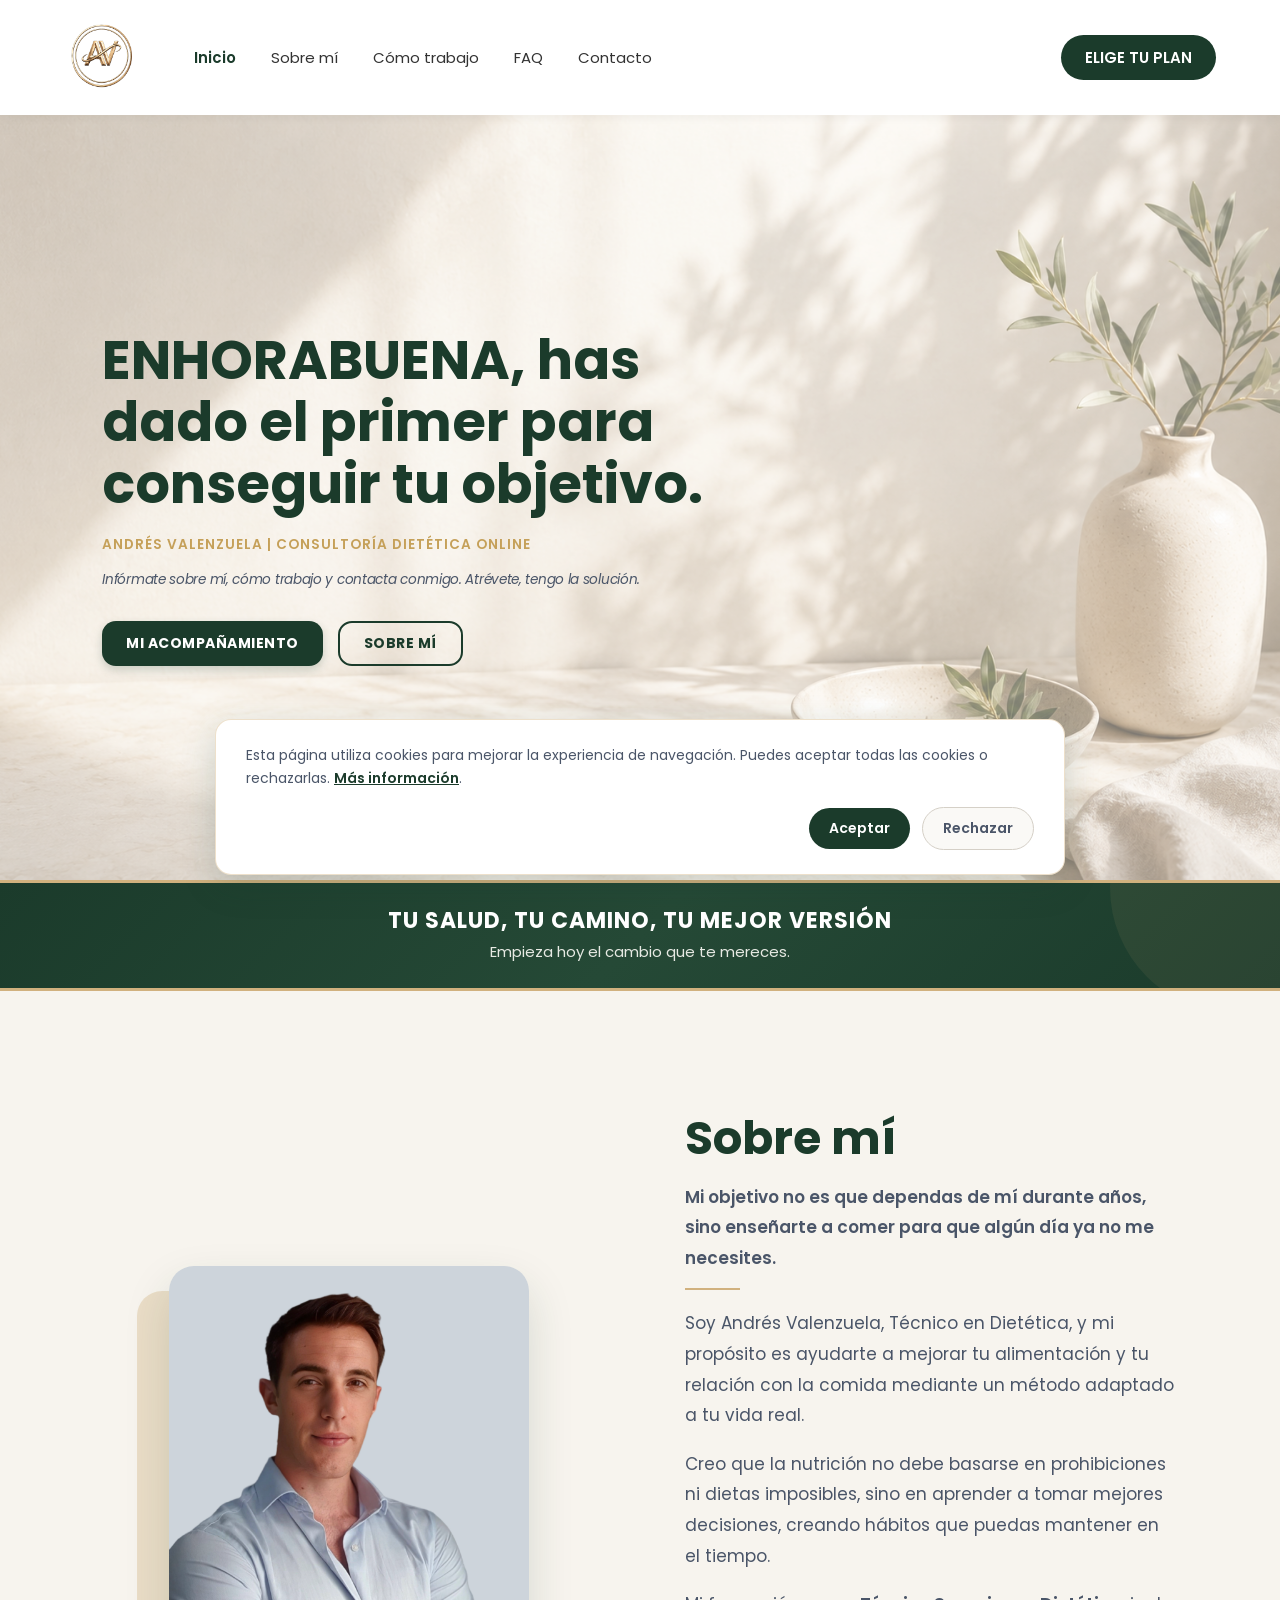
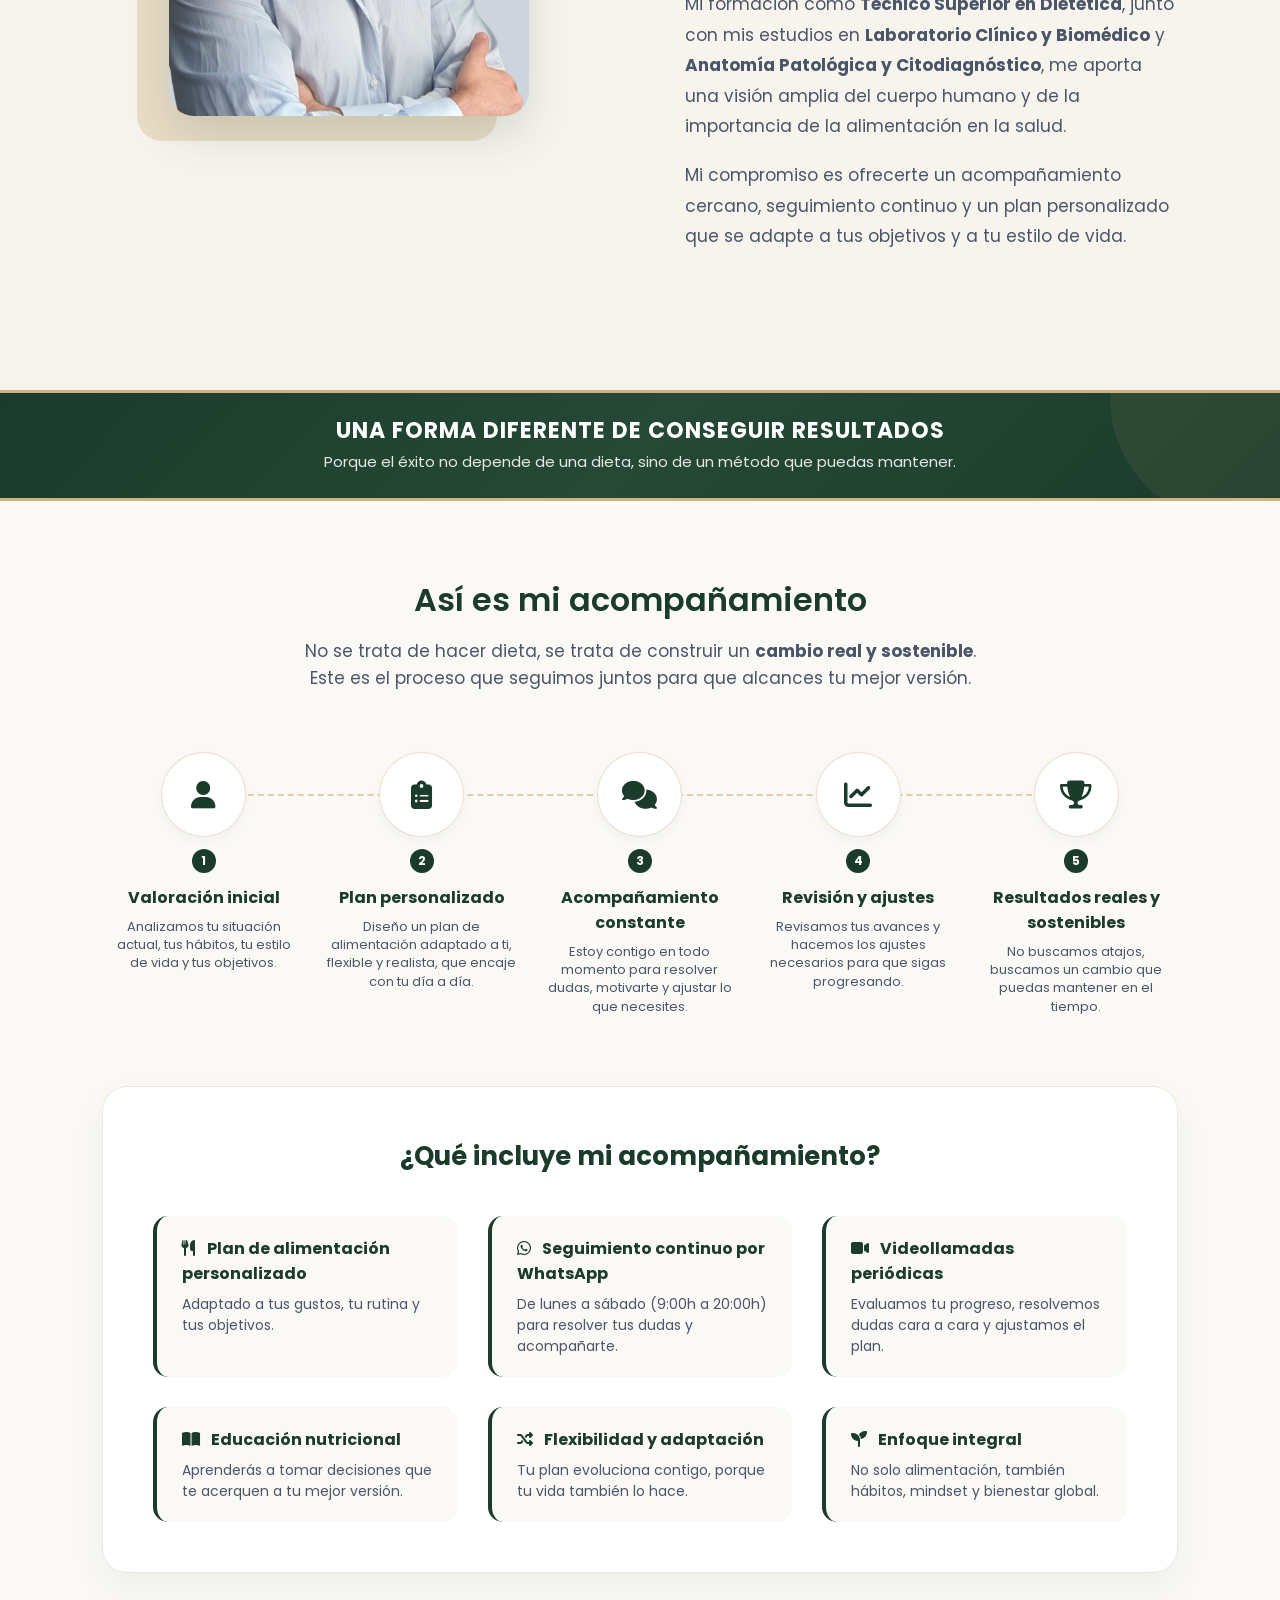
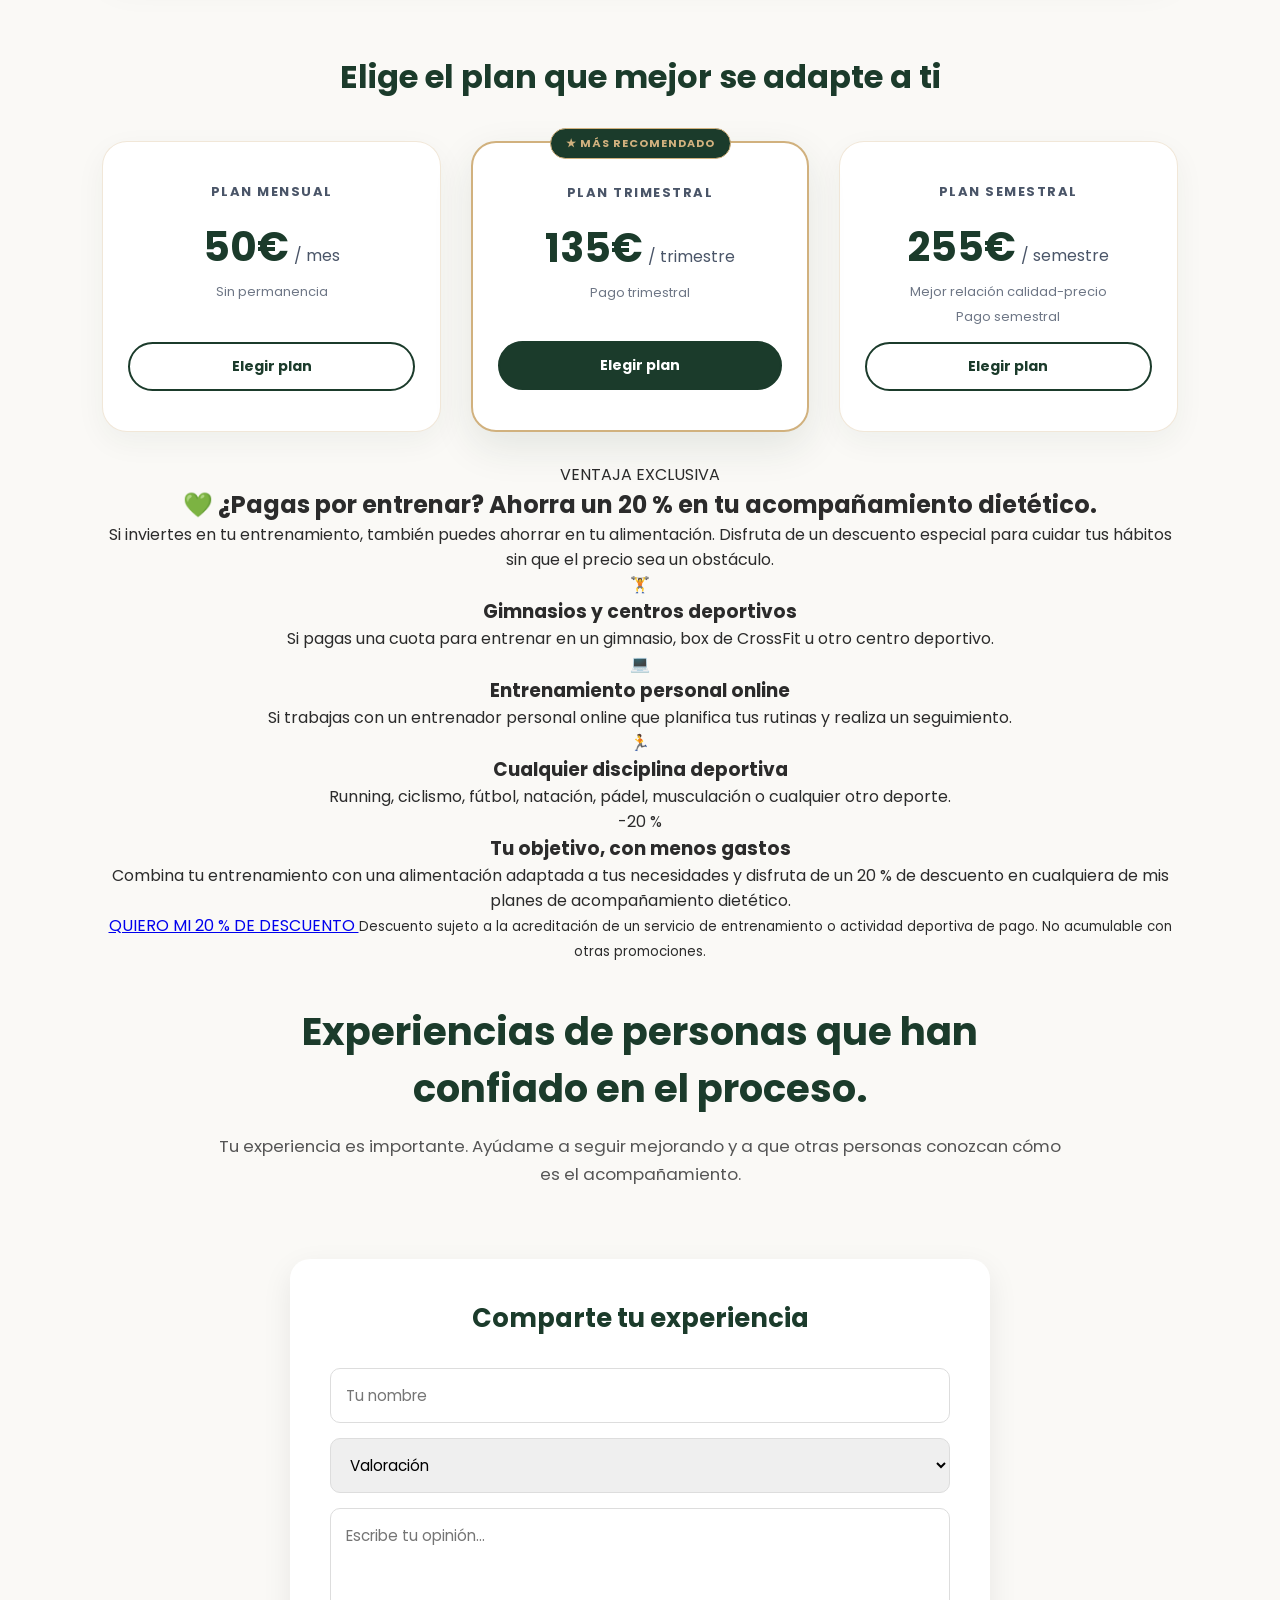
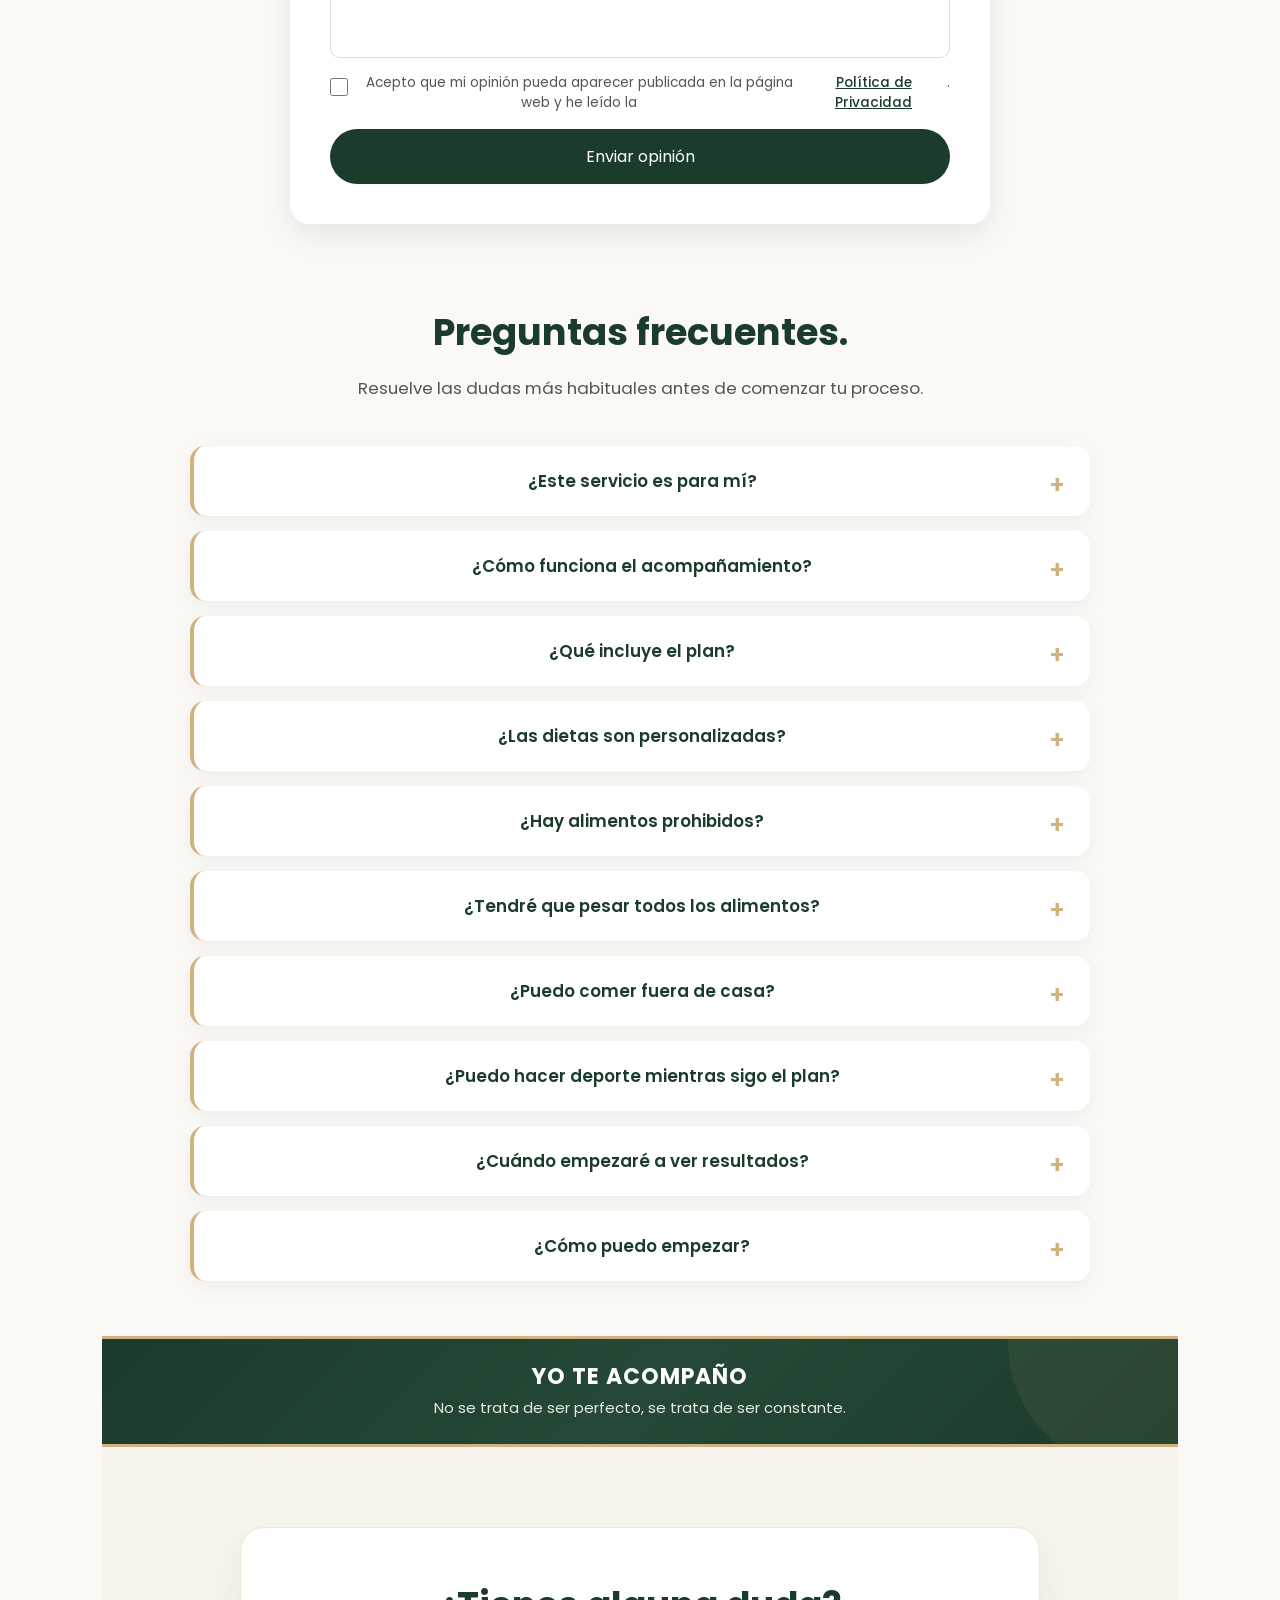
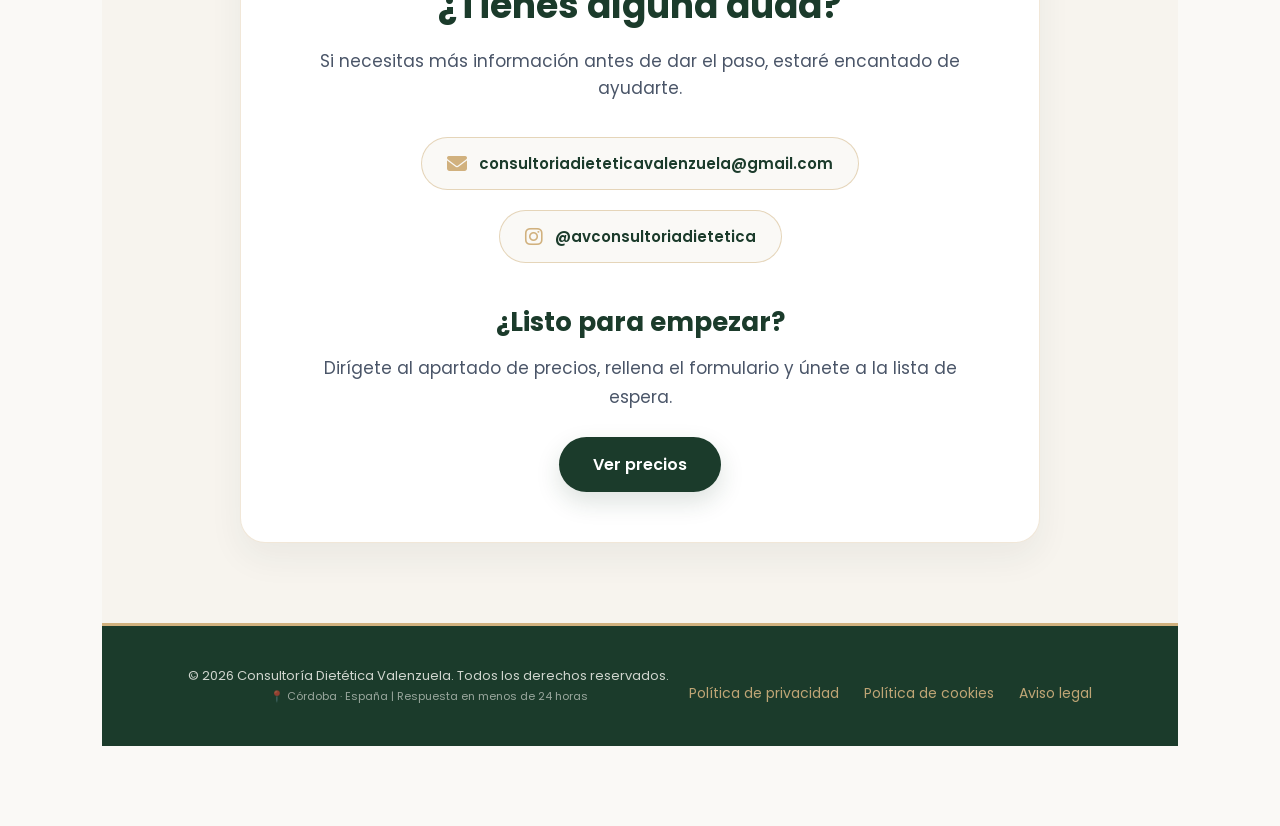
==== commit 9ab0bc12: "Update index.html" ====
--- a/index.html
+++ b/index.html
@@ -229,34 +229,80 @@
         </div>
 
     </div>
-</section>   
-        <!-- APARTADO EMOTIVO DE DESCUENTOS Y COMPROMISO SOCIAL -->
-        <div class="seccion-descuentos-solidarios">
-            <div class="descuentos-header-emotivo">
-                <h4>💚 La salud no debería ser un privilegio, sino un derecho accesible.</h4>
-                <p>Creo firmemente que el dinero no debe ser un freno en tu camino hacia el bienestar. Si tu situación es compleja, cuentas con facilidades:</p>
-            </div>
-            <div class="descuentos-grid-cuatro">
-                <div class="descuento-card">
-                    <strong>🌟 Familias Numerosas</strong>
-                    <p>10% de descuento en cualquiera de los planes.</p>
-                </div>
-                <div class="descuento-card">
-                    <strong>🤝 Apoyo por Ingresos / SMI</strong>
-                    <p>10% de descuento para personas con ingresos iguales o inferiores al salario mínimo o en desempleo.</p>
-                </div>
-                <div class="descuento-card">
-                    <strong>🎓 Estudiantes</strong>
-                    <p>10% de descuento acreditando tu condición de estudiante.</p>
-                </div>
-                <div class="descuento-card">
-                    <strong>♿ Movilidad Reducida o Discapacidad</strong>
-                    <p>10% de descuento (a partir del 33% reconocido).</p>
-                </div>
-            </div>
-        </div>
-
-    </section>
+<!-- SECCIÓN DESCUENTO DEPORTISTAS -->
+<section class="av-deporte">
+  <div class="av-deporte-contenedor">
+
+    <div class="av-deporte-intro">
+      <span class="av-deporte-etiqueta">VENTAJA EXCLUSIVA</span>
+
+      <h2>
+        💚 ¿Pagas por entrenar?
+        <span>Ahorra un 20 % en tu acompañamiento dietético.</span>
+      </h2>
+
+      <p>
+        Si inviertes en tu entrenamiento, también puedes ahorrar
+        en tu alimentación. Disfruta de un descuento especial
+        para cuidar tus hábitos sin que el precio sea un obstáculo.
+      </p>
+    </div>
+
+    <div class="av-deporte-grid">
+
+      <article class="av-deporte-tarjeta">
+        <div class="av-deporte-icono">🏋️</div>
+        <h3>Gimnasios y centros deportivos</h3>
+        <p>
+          Si pagas una cuota para entrenar en un gimnasio,
+          box de CrossFit u otro centro deportivo.
+        </p>
+      </article>
+
+      <article class="av-deporte-tarjeta">
+        <div class="av-deporte-icono">💻</div>
+        <h3>Entrenamiento personal online</h3>
+        <p>
+          Si trabajas con un entrenador personal online
+          que planifica tus rutinas y realiza un seguimiento.
+        </p>
+      </article>
+
+      <article class="av-deporte-tarjeta">
+        <div class="av-deporte-icono">🏃</div>
+        <h3>Cualquier disciplina deportiva</h3>
+        <p>
+          Running, ciclismo, fútbol, natación, pádel,
+          musculación o cualquier otro deporte.
+        </p>
+      </article>
+
+    </div>
+
+    <div class="av-deporte-oferta">
+      <span class="av-deporte-descuento">-20 %</span>
+
+      <h3>Tu objetivo, con menos gastos</h3>
+
+      <p>
+        Combina tu entrenamiento con una alimentación adaptada
+        a tus necesidades y disfruta de un 20 % de descuento
+        en cualquiera de mis planes de acompañamiento dietético.
+      </p>
+
+      <a href="/contacto/" class="av-deporte-boton">
+        QUIERO MI 20 % DE DESCUENTO
+      </a>
+
+      <small>
+        Descuento sujeto a la acreditación de un servicio de
+        entrenamiento o actividad deportiva de pago.
+        No acumulable con otras promociones.
+      </small>
+    </div>
+
+  </div>
+</section>
 
     <section class="opiniones-section" id="opiniones">
 
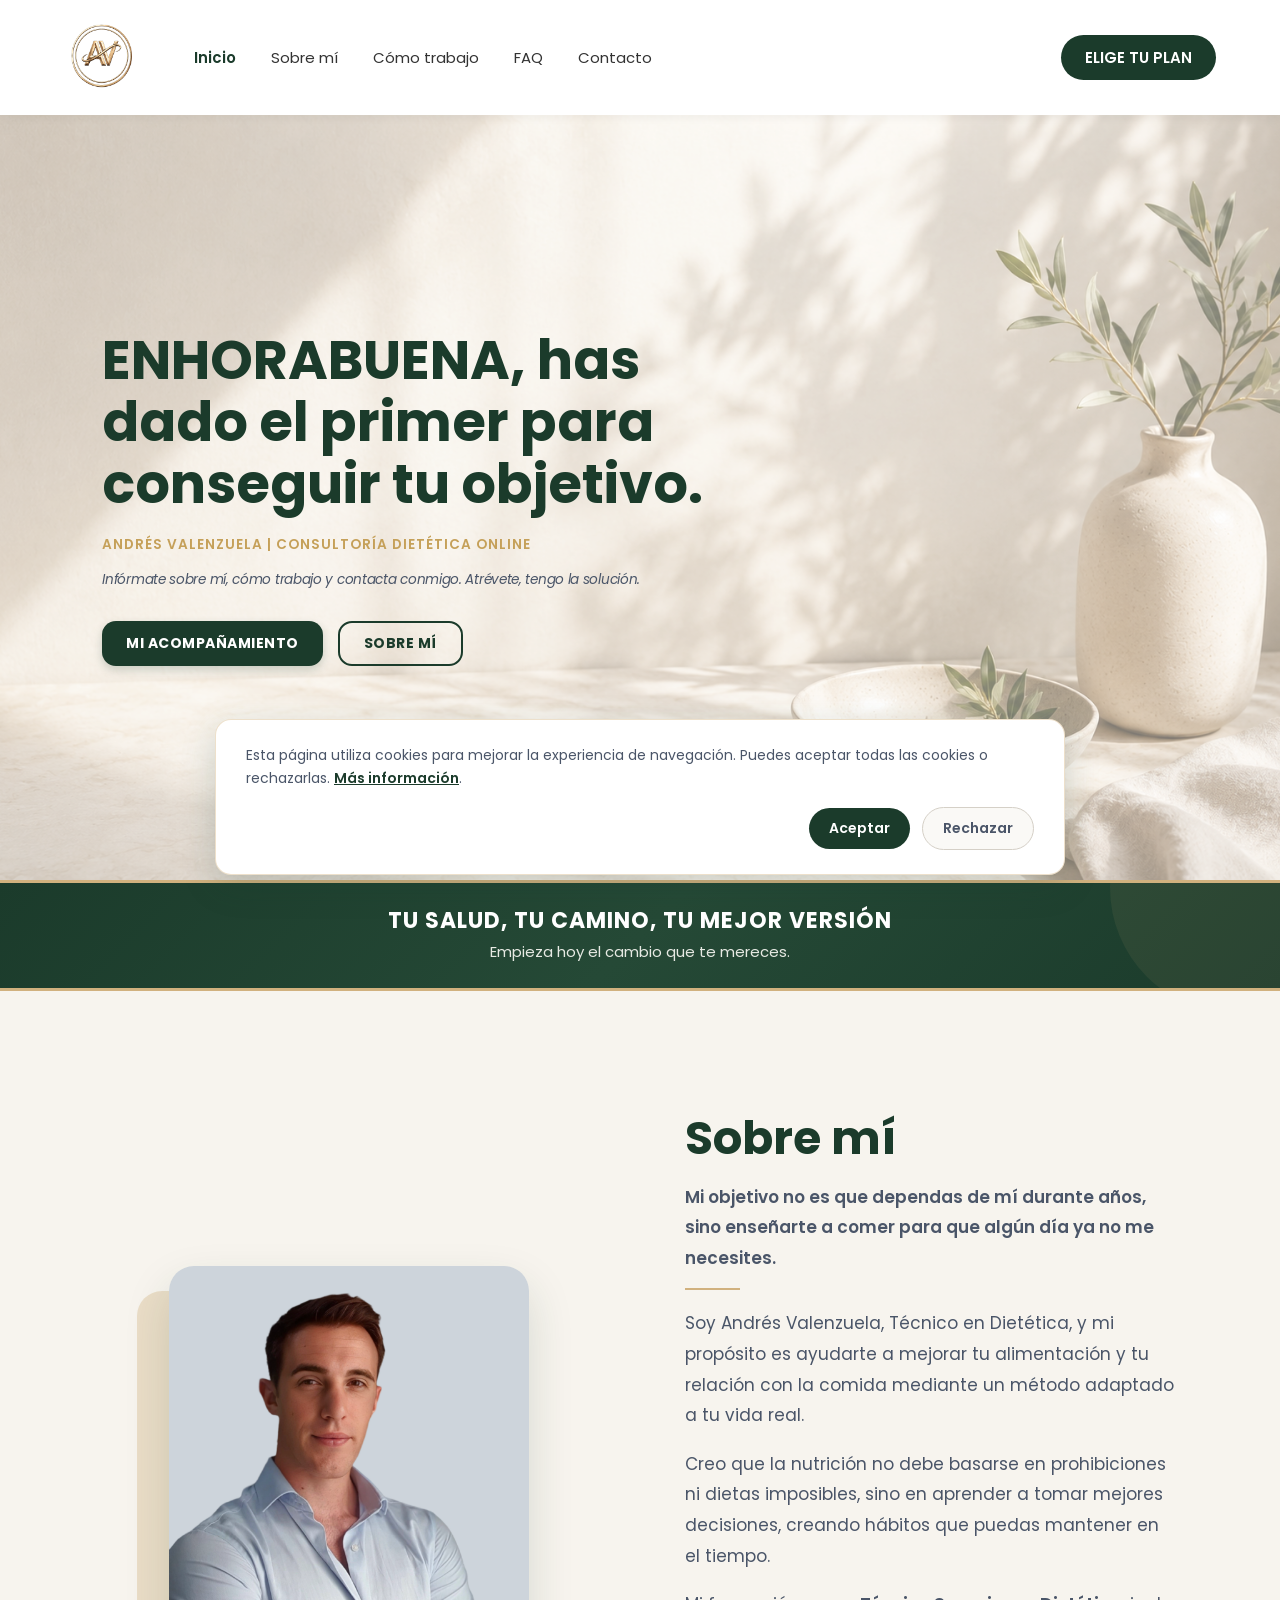
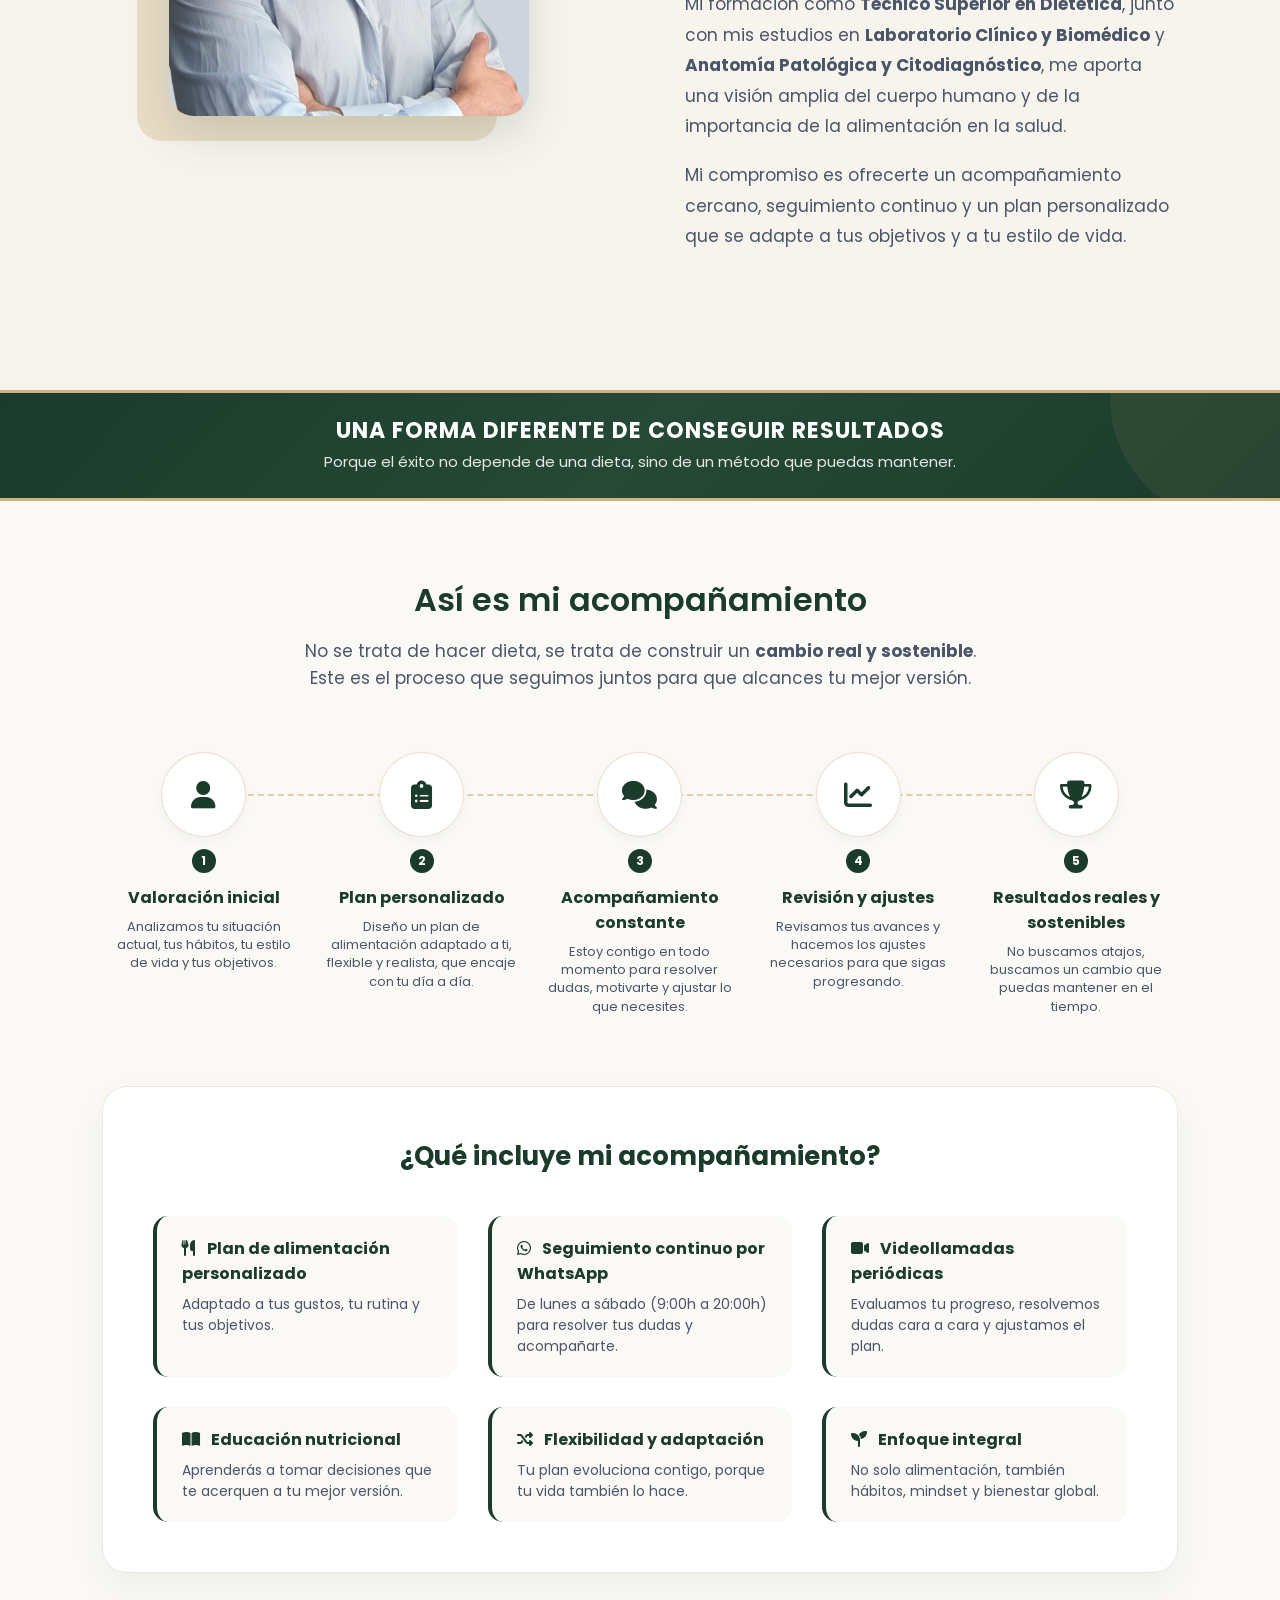
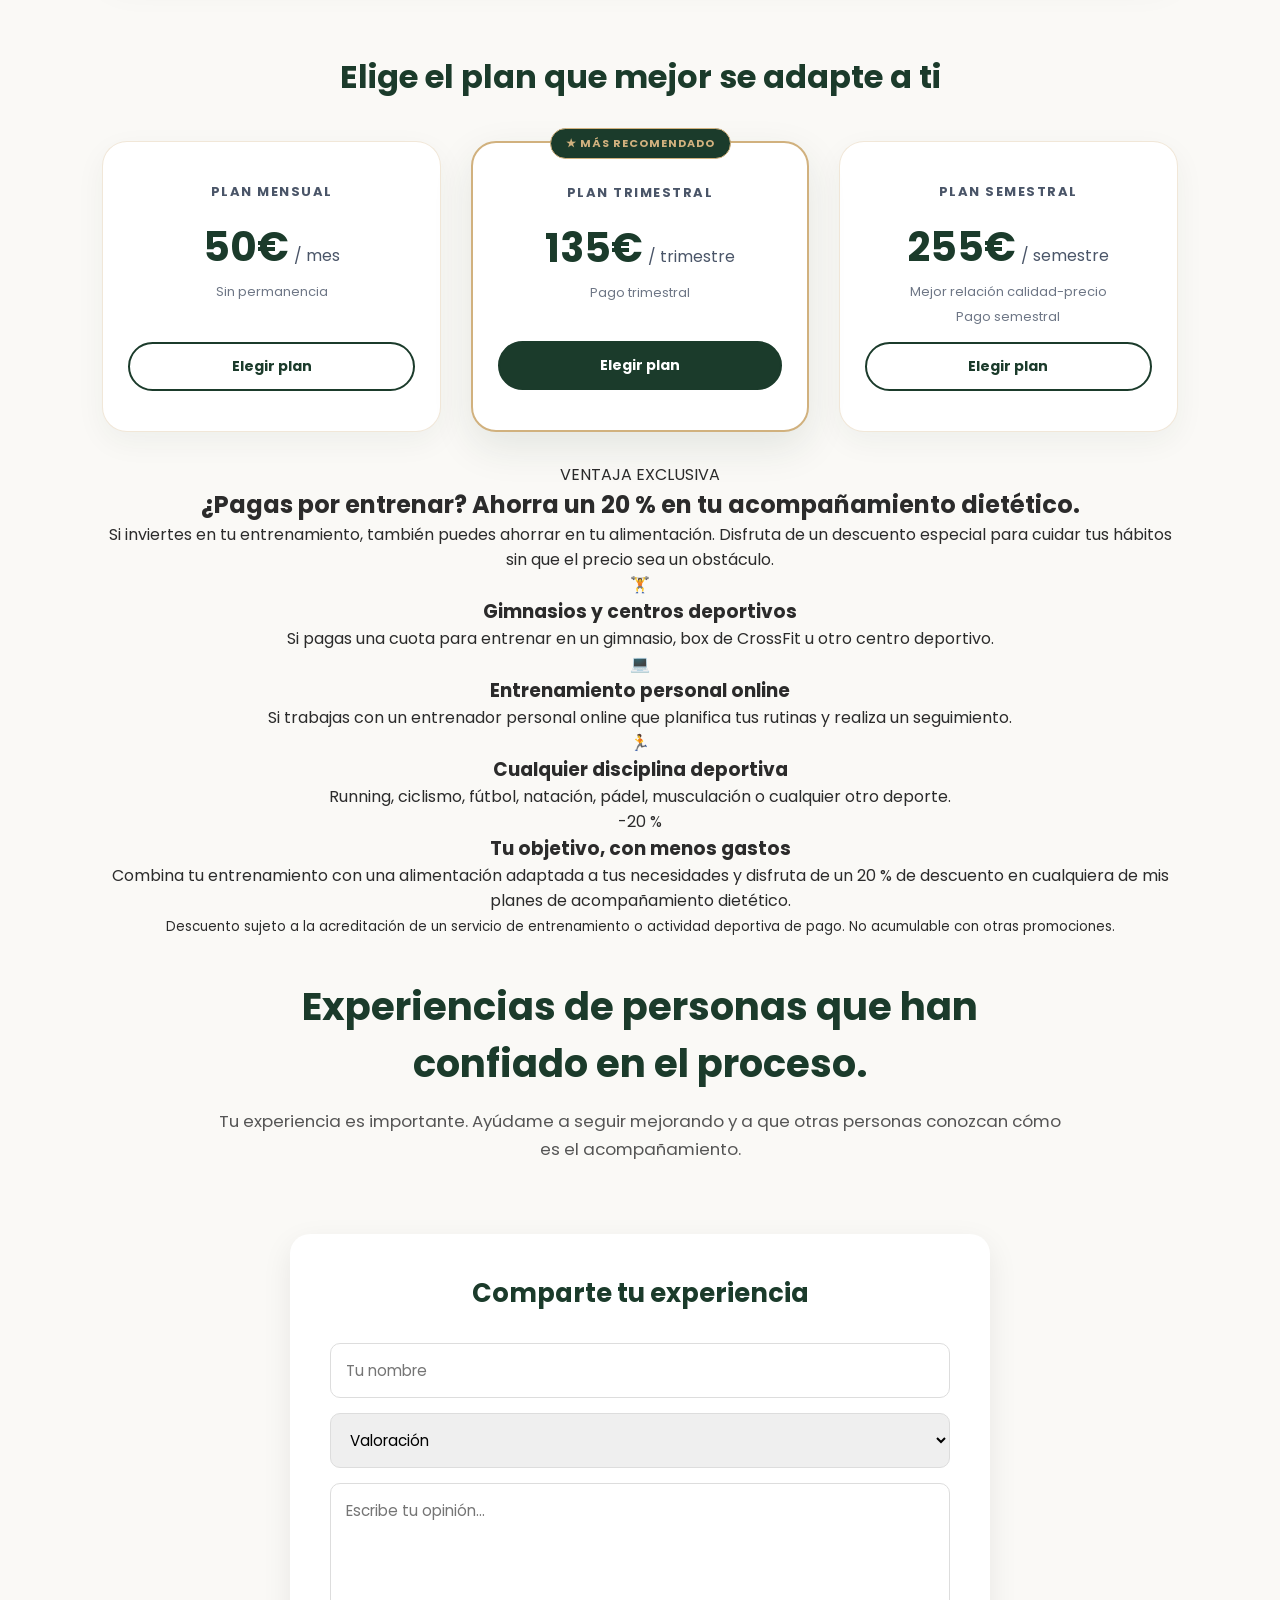
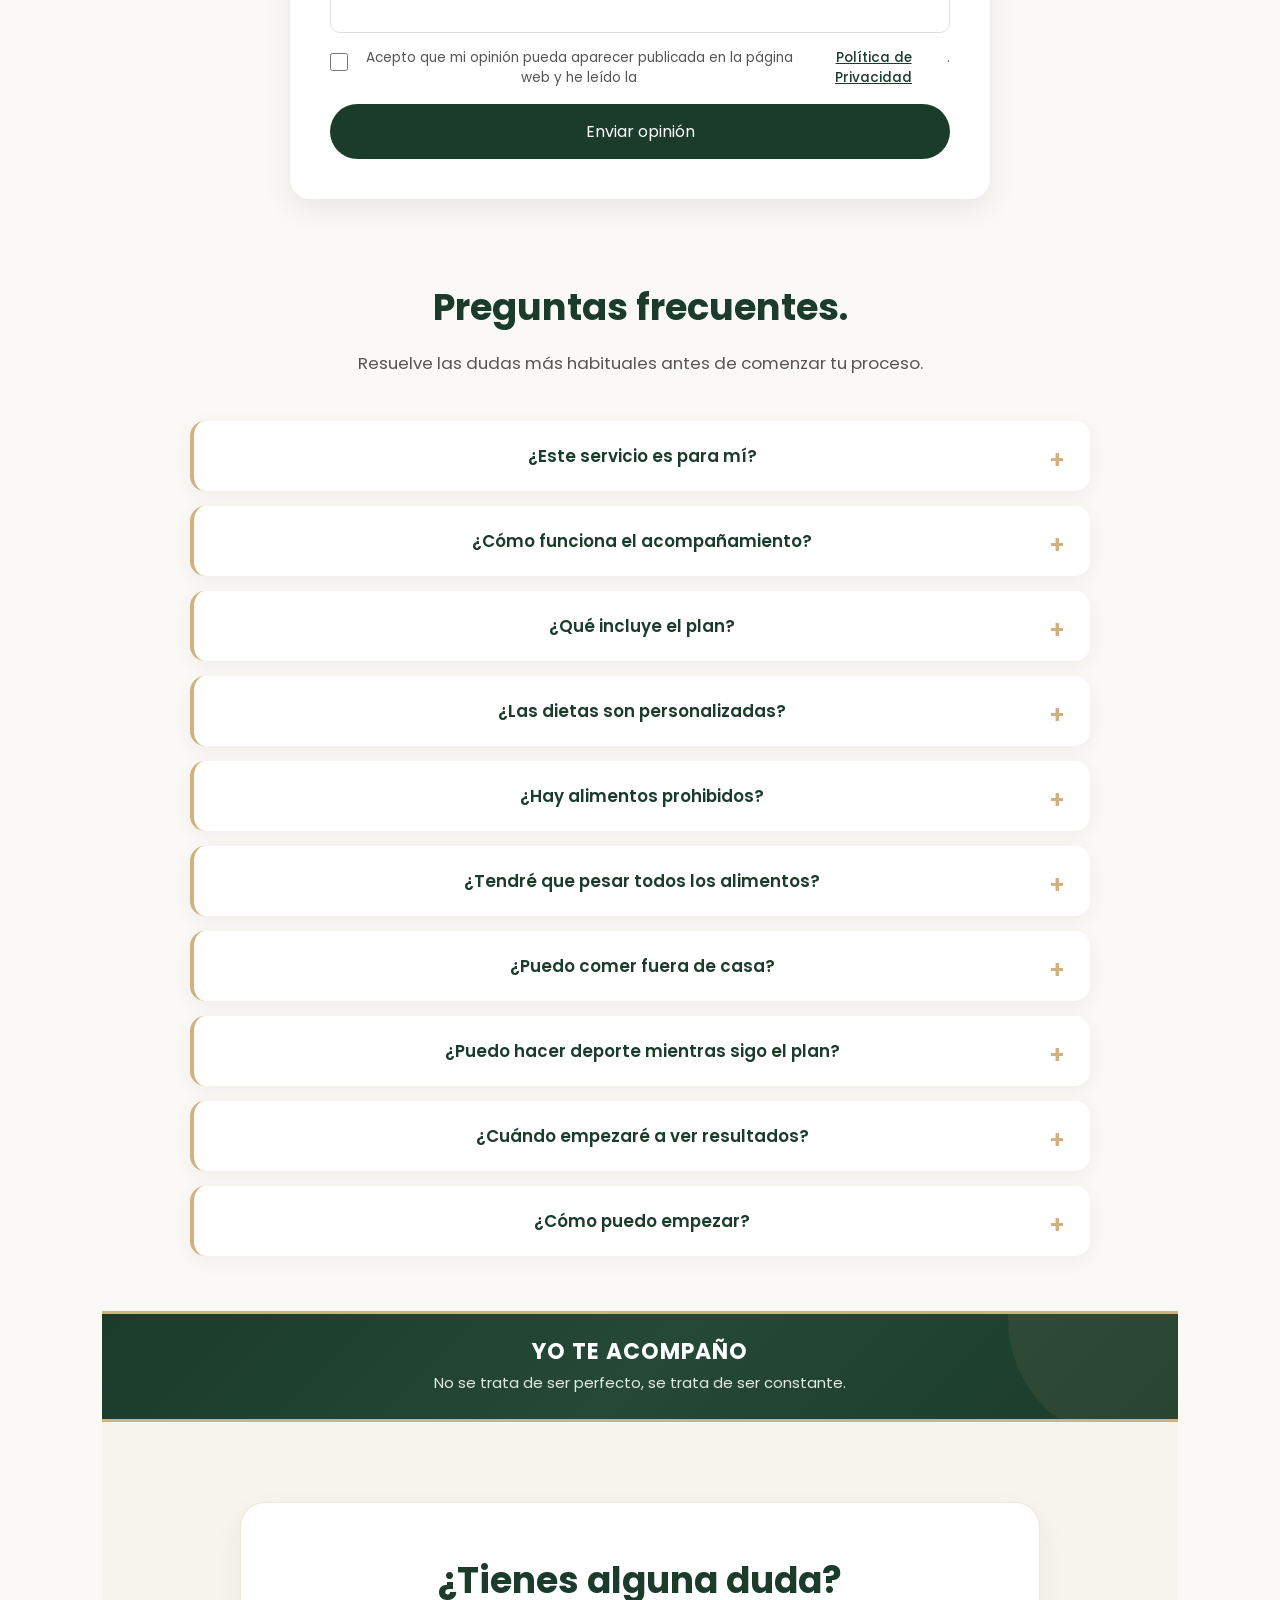
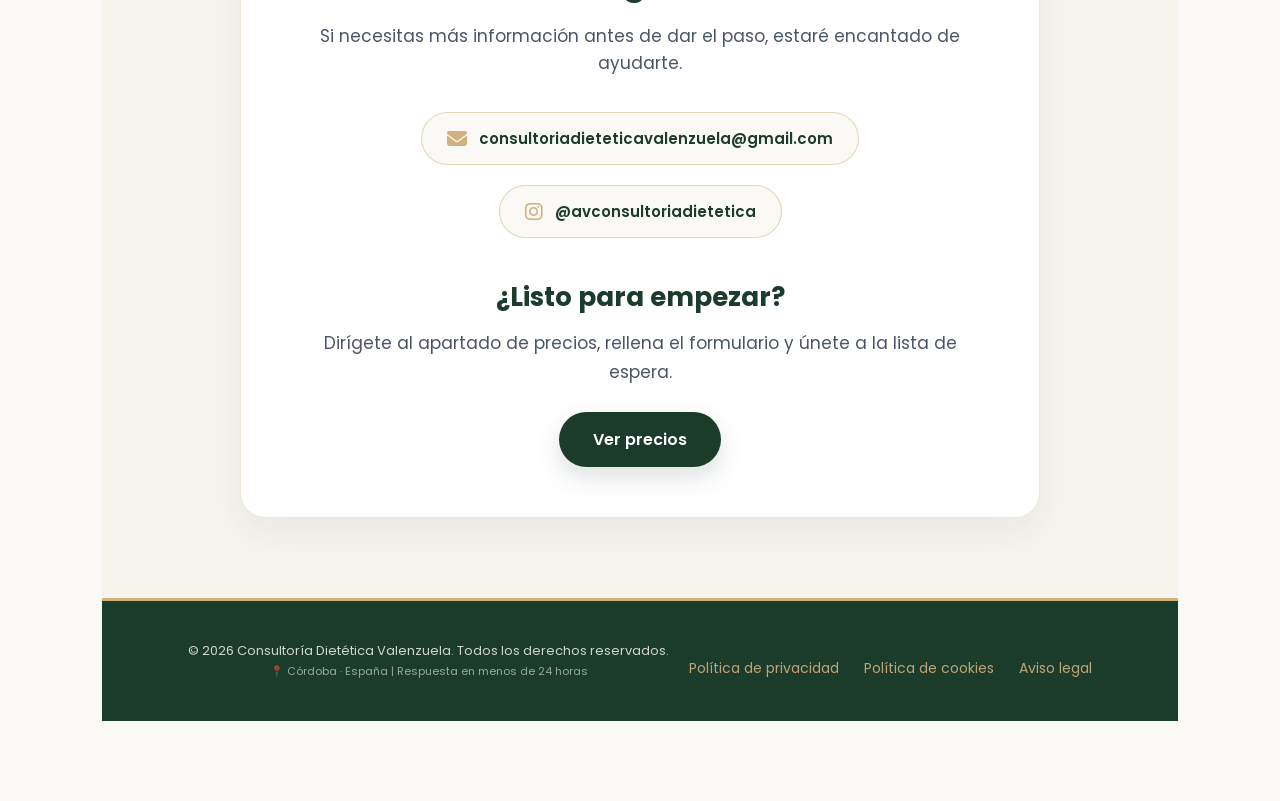
==== commit 72f027c9: "Update index.html" ====
--- a/index.html
+++ b/index.html
@@ -237,7 +237,7 @@
       <span class="av-deporte-etiqueta">VENTAJA EXCLUSIVA</span>
 
       <h2>
-        💚 ¿Pagas por entrenar?
+        ¿Pagas por entrenar?
         <span>Ahorra un 20 % en tu acompañamiento dietético.</span>
       </h2>
 
@@ -290,10 +290,6 @@
         en cualquiera de mis planes de acompañamiento dietético.
       </p>
 
-      <a href="/contacto/" class="av-deporte-boton">
-        QUIERO MI 20 % DE DESCUENTO
-      </a>
-
       <small>
         Descuento sujeto a la acreditación de un servicio de
         entrenamiento o actividad deportiva de pago.
--- a/style.css
+++ b/style.css
@@ -2156,4 +2156,186 @@
     .precio-descuento {
         font-size: 10px;
     }
-}
+
+/* CONTENEDOR PRINCIPAL */
+.av-deporte {
+  background: #faf9f6;
+  padding: 55px 20px;
+  font-family: 'Poppins', sans-serif;
+  color: #1b3b2b;
+}
+
+.av-deporte-contenedor {
+  max-width: 1100px;
+  margin: 0 auto;
+}
+
+/* INTRODUCCIÓN */
+.av-deporte-intro {
+  text-align: center;
+  max-width: 780px;
+  margin: 0 auto 35px;
+}
+
+.av-deporte-etiqueta {
+  display: inline-block;
+  font-size: 12px;
+  font-weight: 600;
+  letter-spacing: 2px;
+  color: #8b7044;
+  margin-bottom: 15px;
+}
+
+.av-deporte-intro h2 {
+  font-size: clamp(26px, 4vw, 38px);
+  line-height: 1.3;
+  margin: 0 0 18px;
+  color: #1b3b2b;
+}
+
+.av-deporte-intro h2 span {
+  display: block;
+  color: #8b7044;
+}
+
+.av-deporte-intro p {
+  font-size: 16px;
+  line-height: 1.8;
+  color: #555;
+  margin: 0;
+}
+
+/* TARJETAS */
+.av-deporte-grid {
+  display: grid;
+  grid-template-columns: repeat(3, minmax(0, 1fr));
+  gap: 20px;
+  margin-bottom: 30px;
+}
+
+.av-deporte-tarjeta {
+  background: #fff;
+  border: 1px solid #e7e0d5;
+  border-radius: 18px;
+  padding: 28px 22px;
+  text-align: center;
+  transition: transform 0.25s ease,
+              box-shadow 0.25s ease;
+}
+
+.av-deporte-tarjeta:hover {
+  transform: translateY(-4px);
+  box-shadow: 0 10px 25px rgba(27, 59, 43, 0.08);
+}
+
+.av-deporte-icono {
+  font-size: 32px;
+  margin-bottom: 15px;
+}
+
+.av-deporte-tarjeta h3 {
+  font-size: 18px;
+  line-height: 1.4;
+  margin: 0 0 12px;
+  color: #1b3b2b;
+}
+
+.av-deporte-tarjeta p {
+  font-size: 14px;
+  line-height: 1.7;
+  color: #666;
+  margin: 0;
+}
+
+/* OFERTA */
+.av-deporte-oferta {
+  background: #f1eee7;
+  border: 1px solid #e2d6c3;
+  border-radius: 22px;
+  padding: 35px 25px;
+  text-align: center;
+}
+
+.av-deporte-descuento {
+  display: inline-block;
+  background: #1b3b2b;
+  color: #fff;
+  font-size: 32px;
+  font-weight: 700;
+  padding: 10px 24px;
+  border-radius: 12px;
+  margin-bottom: 18px;
+}
+
+.av-deporte-oferta h3 {
+  font-size: 25px;
+  margin: 0 0 12px;
+  color: #1b3b2b;
+}
+
+.av-deporte-oferta p {
+  max-width: 700px;
+  margin: 0 auto 25px;
+  color: #555;
+  font-size: 15px;
+  line-height: 1.8;
+}
+
+/* BOTÓN */
+.av-deporte-boton {
+  display: inline-block;
+  background: #1b3b2b;
+  color: #fff !important;
+  padding: 16px 28px;
+  border-radius: 50px;
+  font-size: 14px;
+  font-weight: 600;
+  text-decoration: none !important;
+  transition: background 0.25s ease,
+              transform 0.25s ease;
+}
+
+.av-deporte-boton:hover {
+  background: #294f3b;
+  transform: translateY(-2px);
+}
+
+/* CONDICIONES */
+.av-deporte-oferta small {
+  display: block;
+  max-width: 650px;
+  margin: 20px auto 0;
+  font-size: 11px;
+  line-height: 1.7;
+  color: #777;
+}
+
+/* MÓVILES Y TABLETS */
+@media (max-width: 768px) {
+  .av-deporte {
+    padding: 40px 15px;
+  }
+
+  .av-deporte-grid {
+    grid-template-columns: 1fr;
+    gap: 15px;
+  }
+
+  .av-deporte-tarjeta {
+    padding: 25px 20px;
+  }
+
+  .av-deporte-oferta {
+    padding: 30px 18px;
+  }
+
+  .av-deporte-oferta h3 {
+    font-size: 22px;
+  }
+
+  .av-deporte-boton {
+    width: 100%;
+    box-sizing: border-box;
+    padding: 16px 12px;
+  }
+}
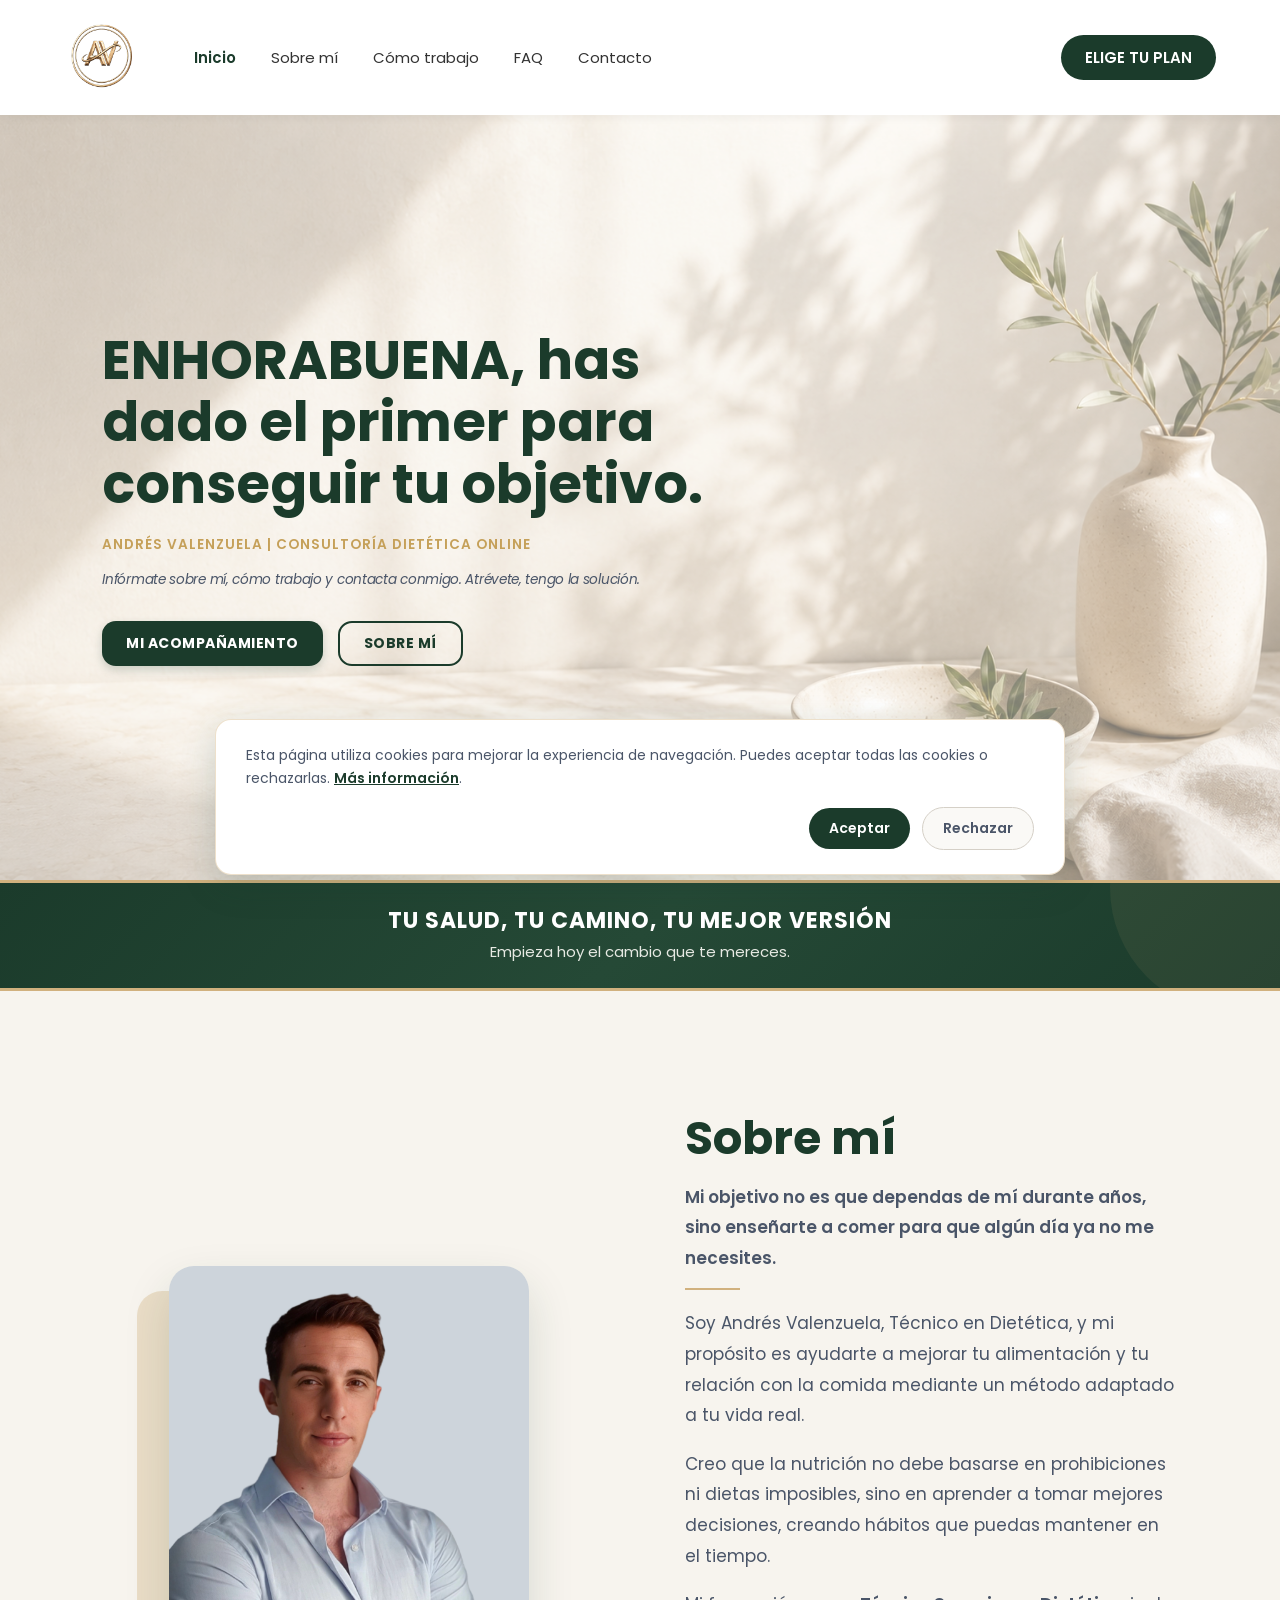
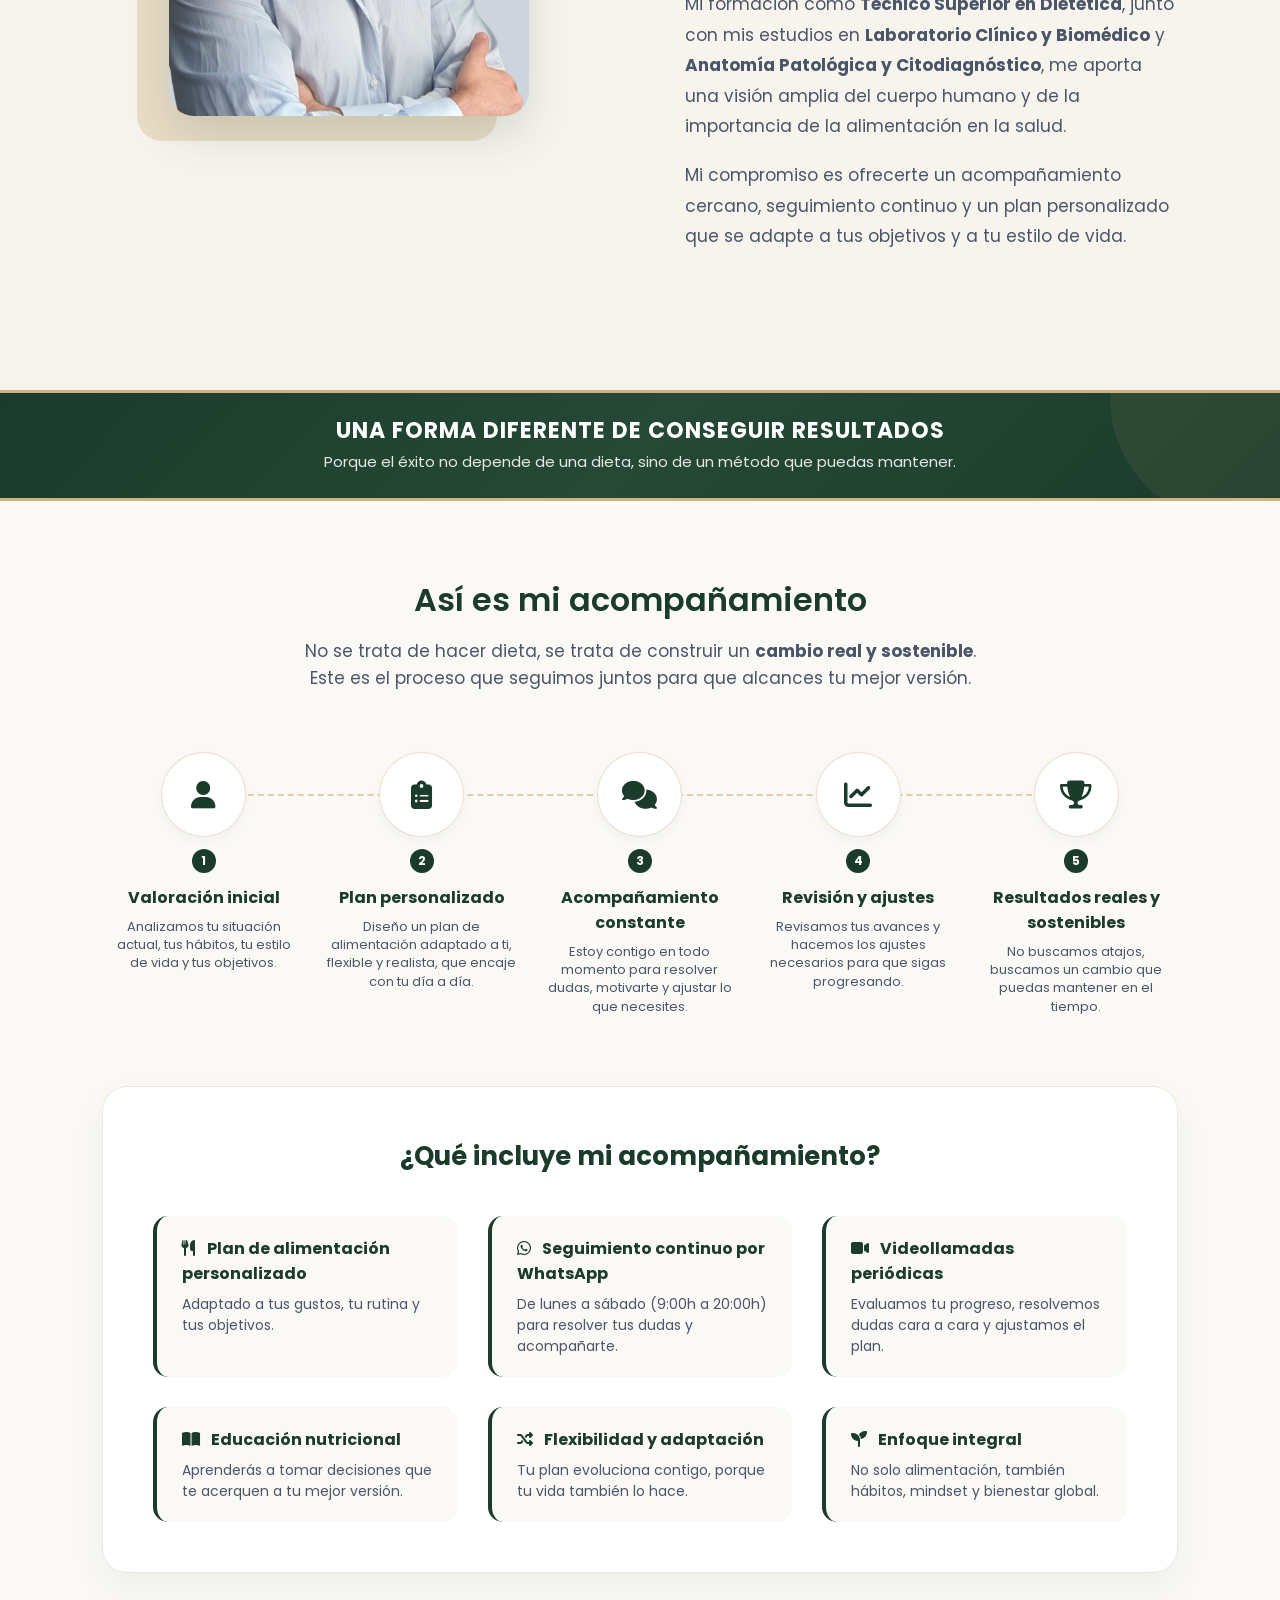
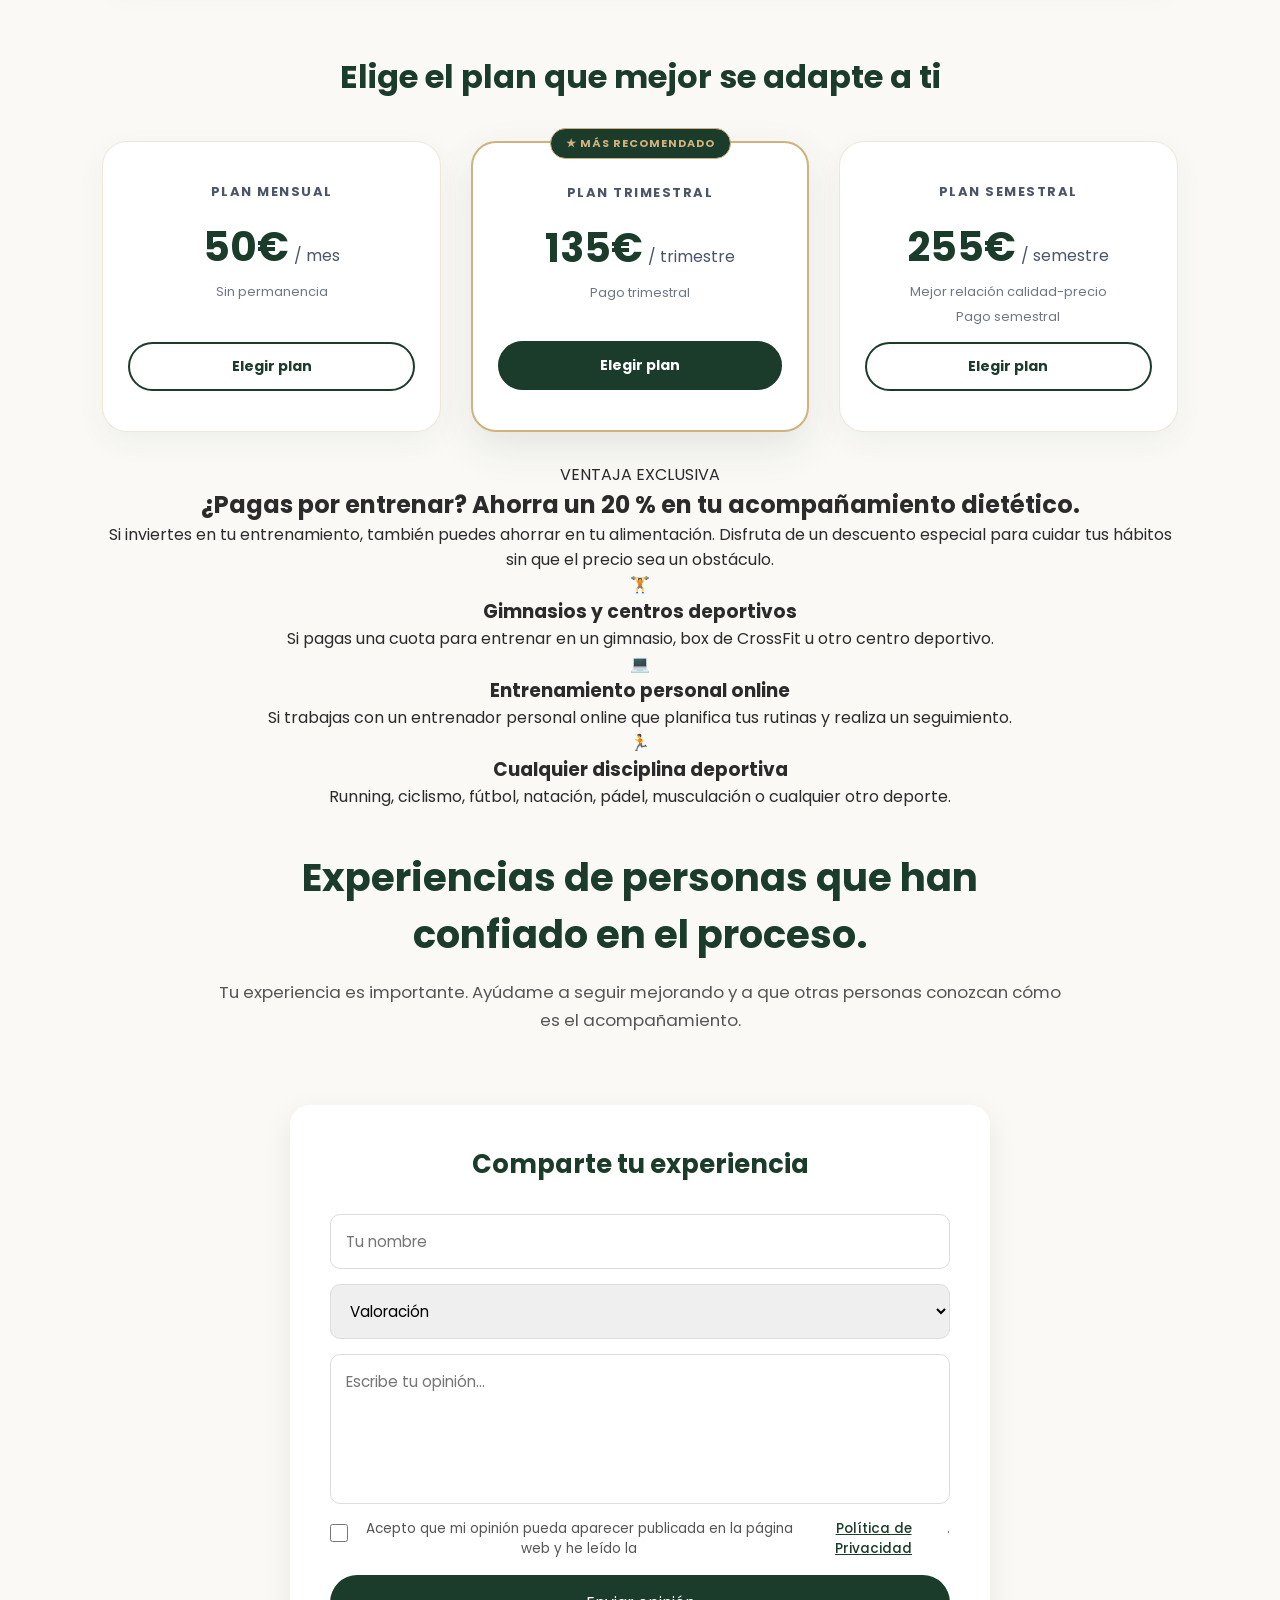
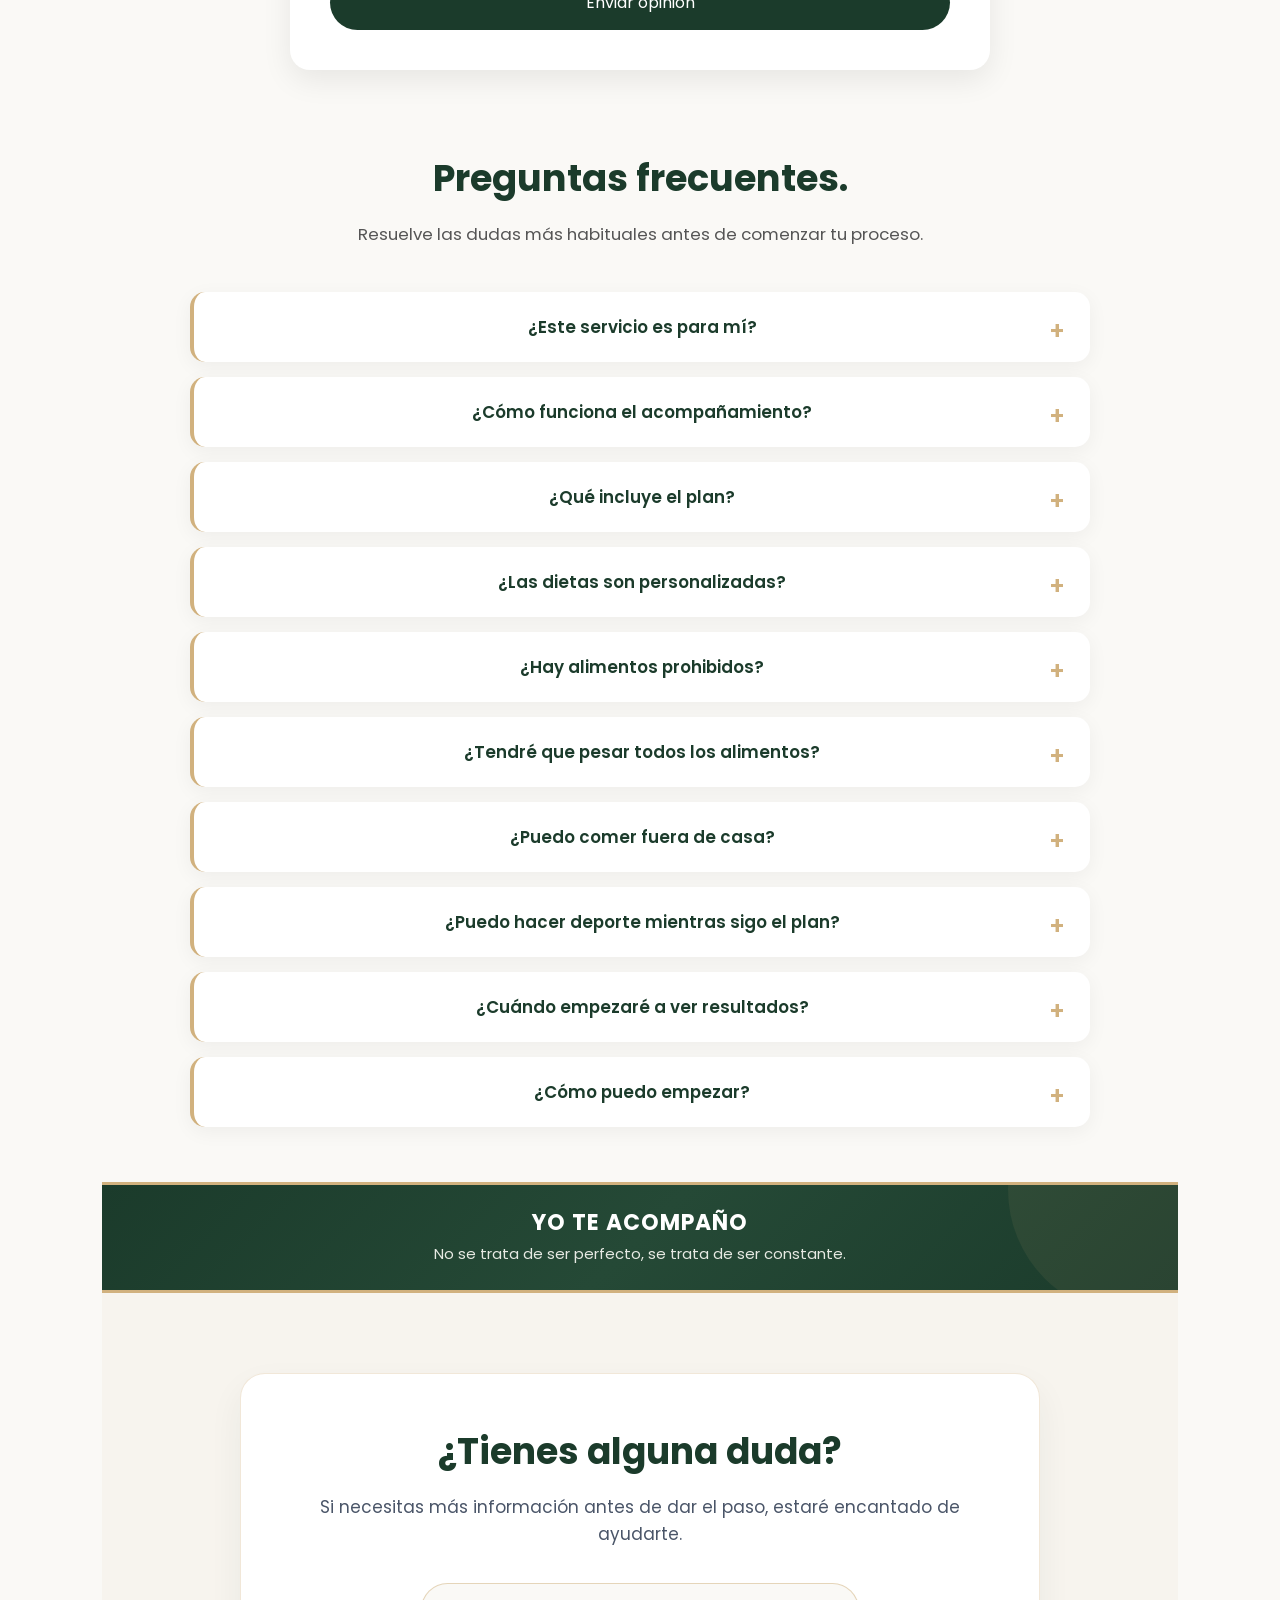
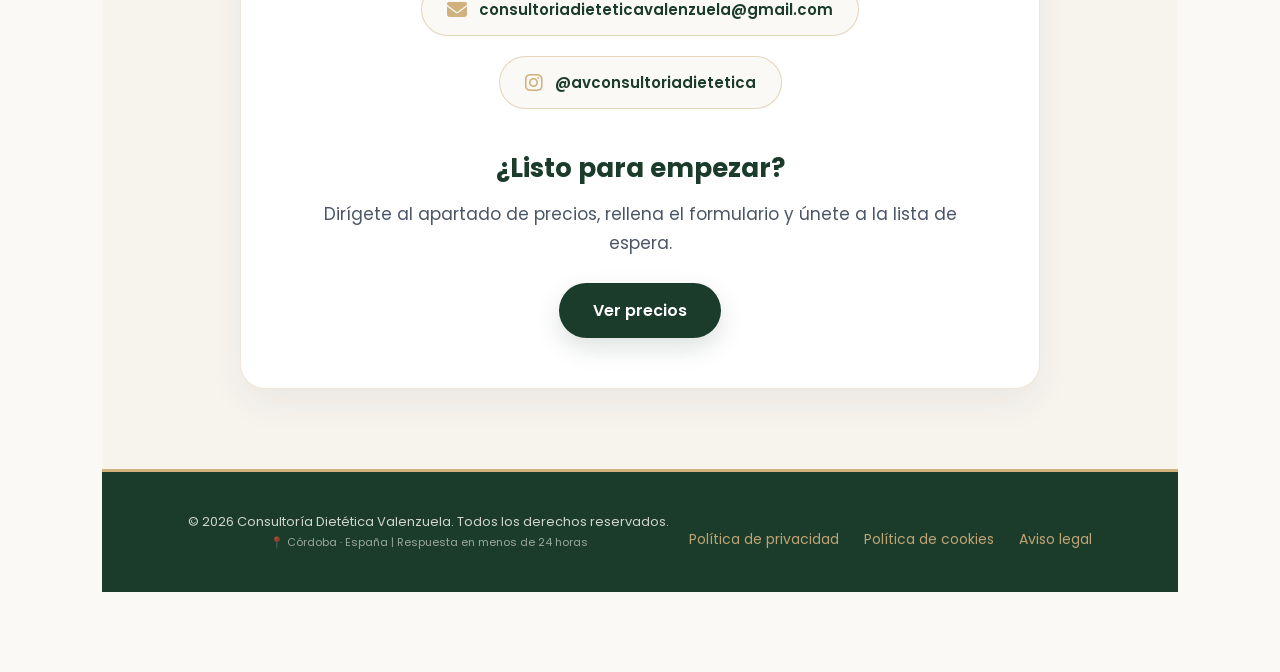
==== commit 088fabde: "Update index.html" ====
--- a/index.html
+++ b/index.html
@@ -279,24 +279,6 @@
 
     </div>
 
-    <div class="av-deporte-oferta">
-      <span class="av-deporte-descuento">-20 %</span>
-
-      <h3>Tu objetivo, con menos gastos</h3>
-
-      <p>
-        Combina tu entrenamiento con una alimentación adaptada
-        a tus necesidades y disfruta de un 20 % de descuento
-        en cualquiera de mis planes de acompañamiento dietético.
-      </p>
-
-      <small>
-        Descuento sujeto a la acreditación de un servicio de
-        entrenamiento o actividad deportiva de pago.
-        No acumulable con otras promociones.
-      </small>
-    </div>
-
   </div>
 </section>
 
--- a/style.css
+++ b/style.css
@@ -2338,4 +2338,118 @@
     box-sizing: border-box;
     padding: 16px 12px;
   }
-}
+
+/* =====================================
+   AV — ADAPTACIÓN RESPONSIVE
+   MÓVILES, TABLETS Y ORDENADORES
+===================================== */
+
+/* Evitar desbordamientos */
+.av-deporte,
+.av-deporte * {
+    box-sizing: border-box;
+}
+
+.av-deporte {
+    display: block !important;
+    width: 100% !important;
+    max-width: 100%;
+    overflow-wrap: break-word;
+}
+
+.av-deporte-contenedor {
+    width: 100%;
+    max-width: 1100px;
+    margin-left: auto;
+    margin-right: auto;
+}
+
+/* TABLETS: 769–1024 px */
+@media screen and (min-width: 769px) and (max-width: 1024px) {
+
+    .av-deporte {
+        padding: 40px 24px !important;
+    }
+
+    .av-deporte-intro {
+        max-width: 700px;
+        margin-bottom: 28px;
+    }
+
+    .av-deporte-intro h2 {
+        font-size: 30px !important;
+        line-height: 1.35;
+    }
+
+    .av-deporte-intro p {
+        font-size: 15px !important;
+        line-height: 1.7;
+    }
+
+    .av-deporte-grid {
+        display: grid !important;
+        grid-template-columns: repeat(2, minmax(0, 1fr)) !important;
+        gap: 16px !important;
+    }
+
+    .av-deporte-tarjeta {
+        width: 100%;
+        padding: 24px 18px !important;
+    }
+
+    .av-deporte-tarjeta h3 {
+        font-size: 17px !important;
+    }
+
+    .av-deporte-tarjeta p {
+        font-size: 14px !important;
+    }
+
+    .av-deporte-oferta {
+        padding: 30px 24px !important;
+    }
+}
+
+/* MÓVILES: hasta 768 px */
+@media screen and (max-width: 768px) {
+
+    .av-deporte {
+        padding: 35px 15px !important;
+    }
+
+    .av-deporte-grid {
+        display: grid !important;
+        grid-template-columns: minmax(0, 1fr) !important;
+        gap: 15px !important;
+    }
+
+    .av-deporte-intro h2 {
+        font-size: 26px !important;
+    }
+
+    .av-deporte-tarjeta {
+        width: 100%;
+        padding: 23px 18px !important;
+    }
+
+    .av-deporte-oferta {
+        padding: 28px 18px !important;
+    }
+
+    .av-deporte-boton {
+        display: block;
+        width: 100%;
+        max-width: 100%;
+        white-space: normal;
+    }
+}
+
+/* ORDENADORES: más de 1024 px */
+@media screen and (min-width: 1025px) {
+
+    .av-deporte-grid {
+        display: grid !important;
+        grid-template-columns: repeat(3, minmax(0, 1fr)) !important;
+    }
+
+}
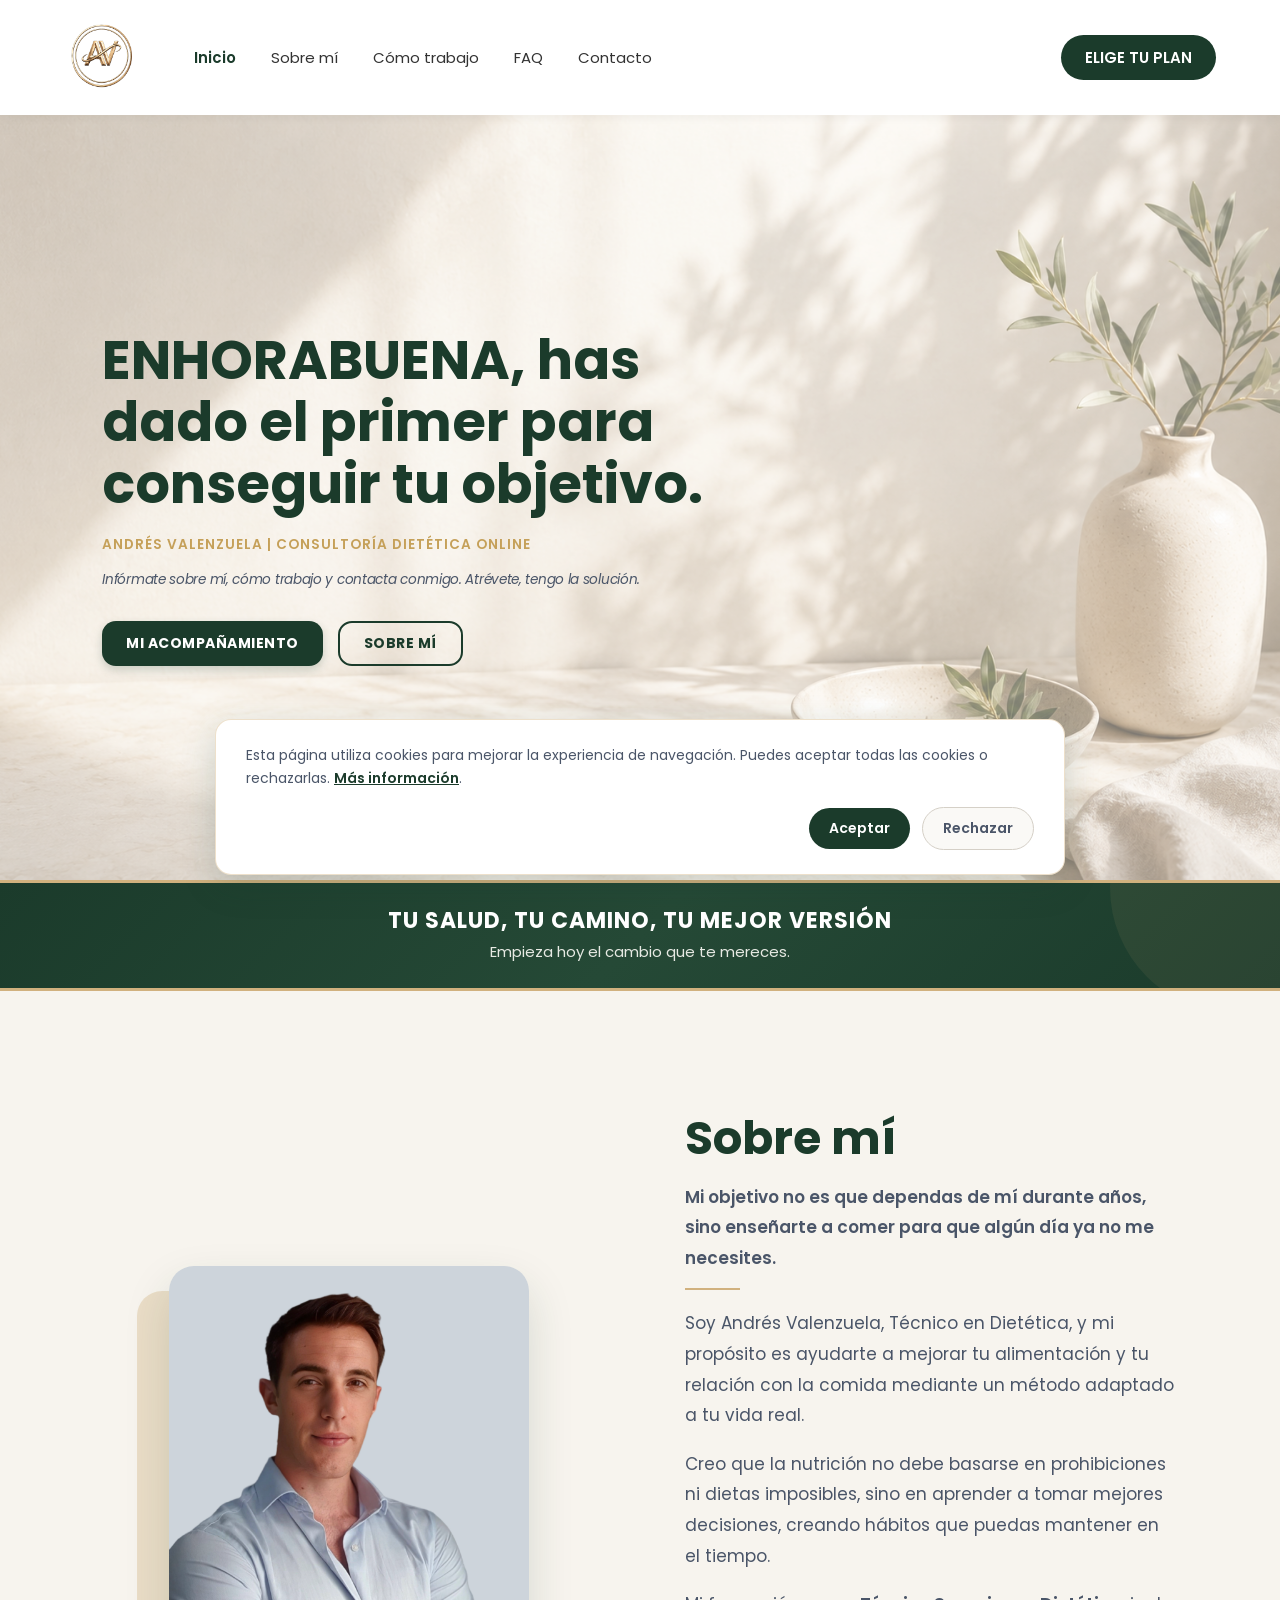
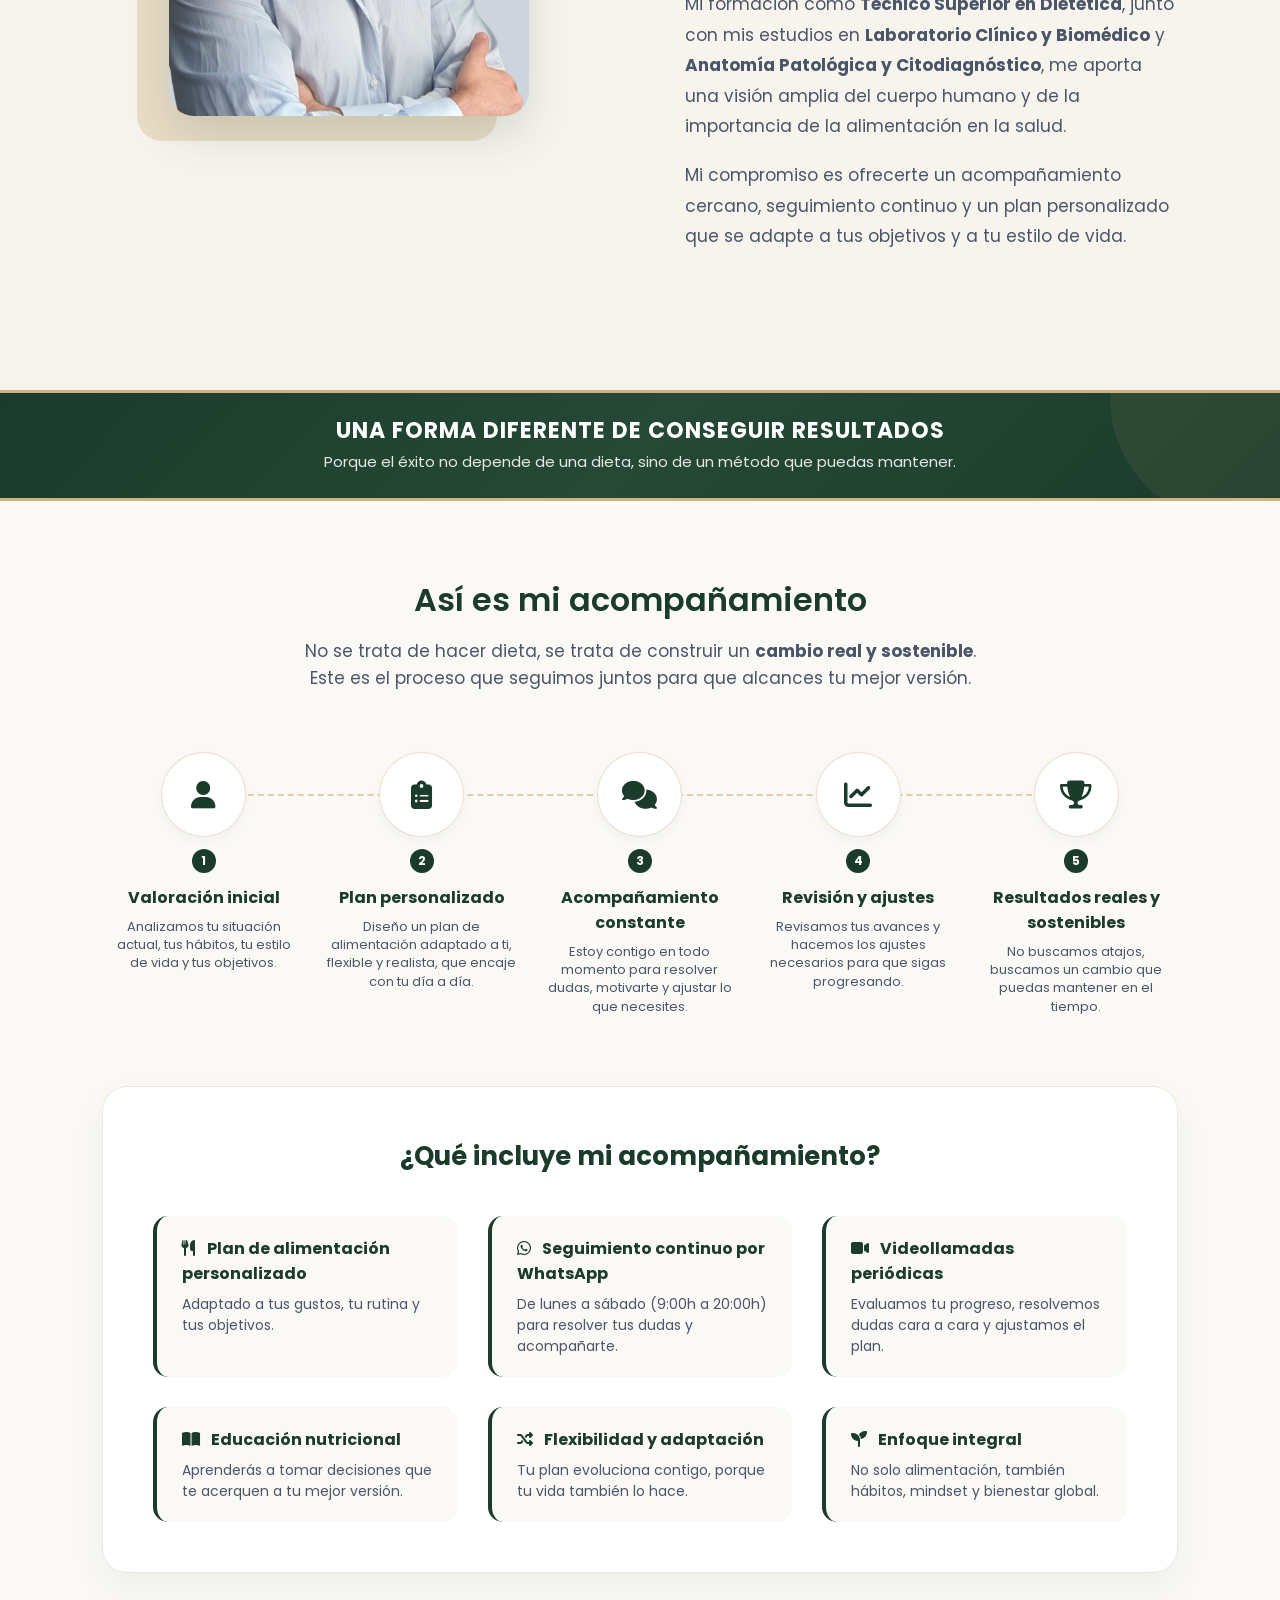
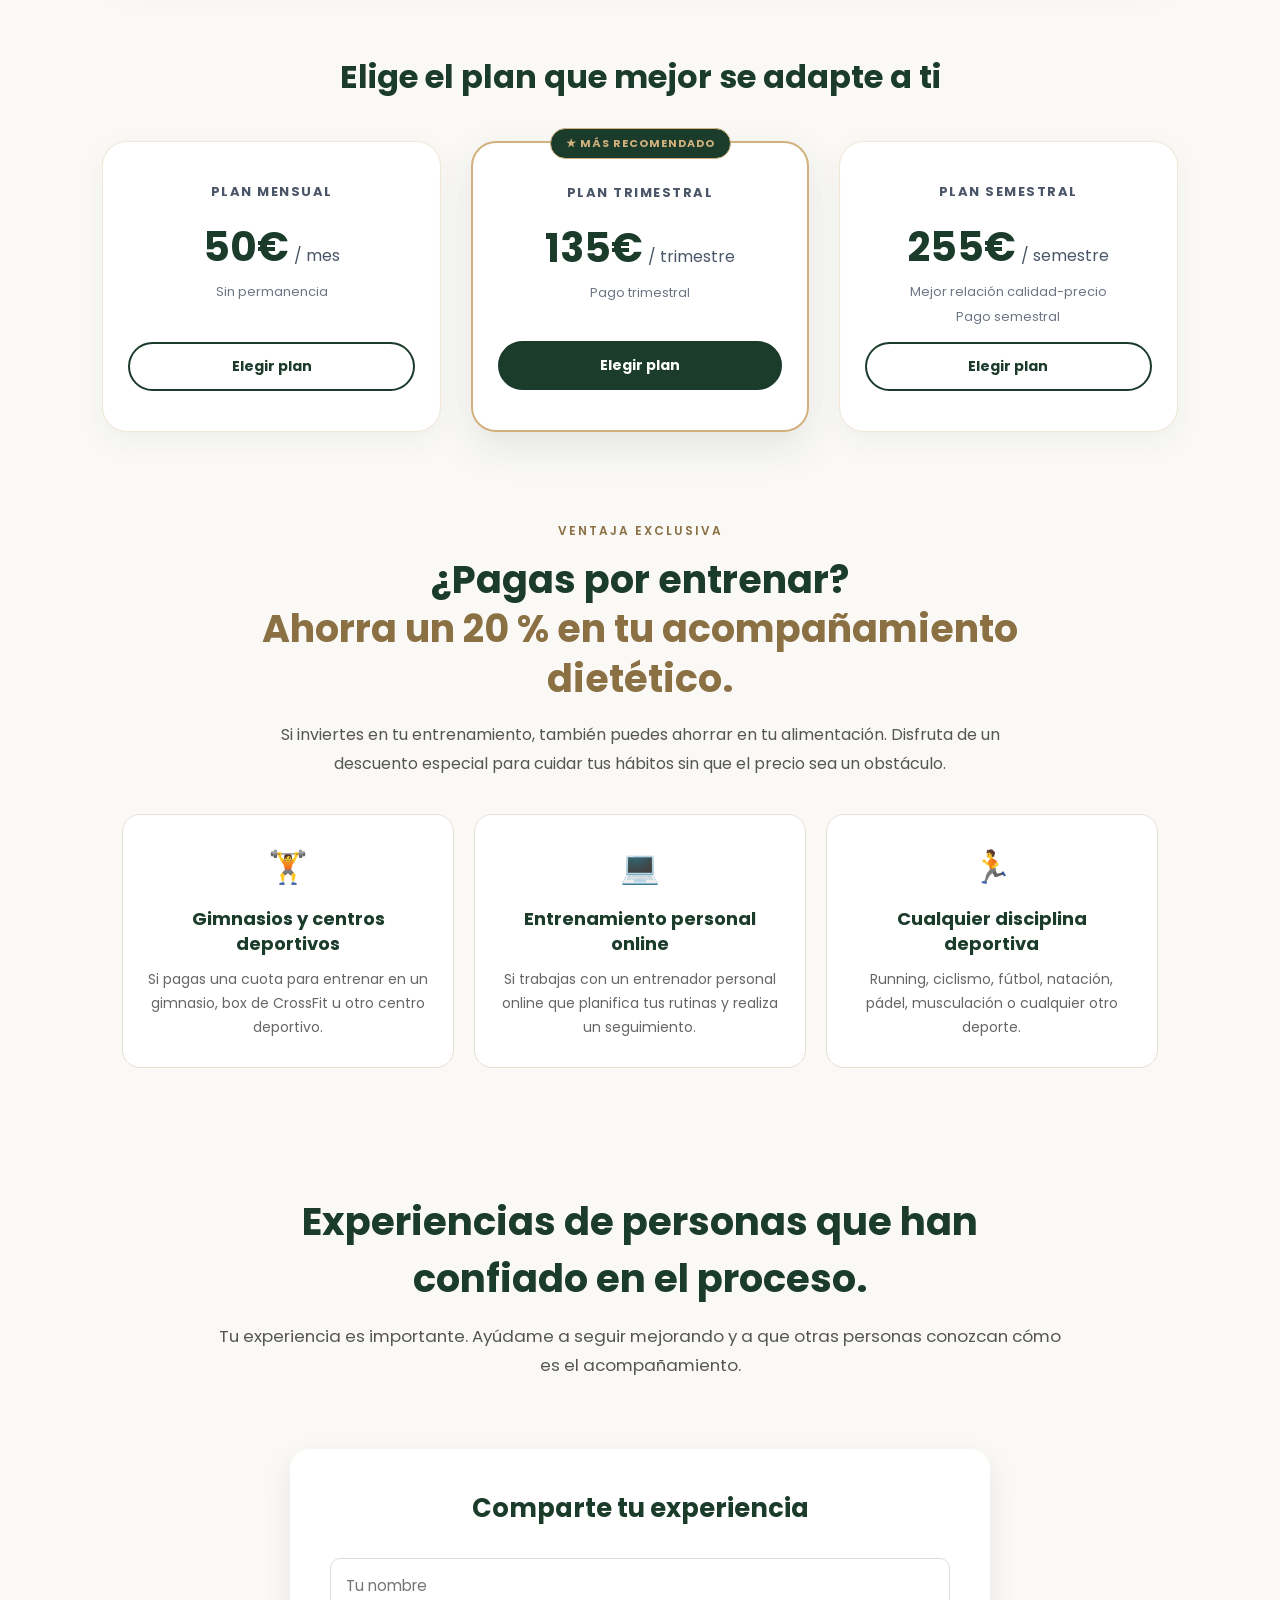
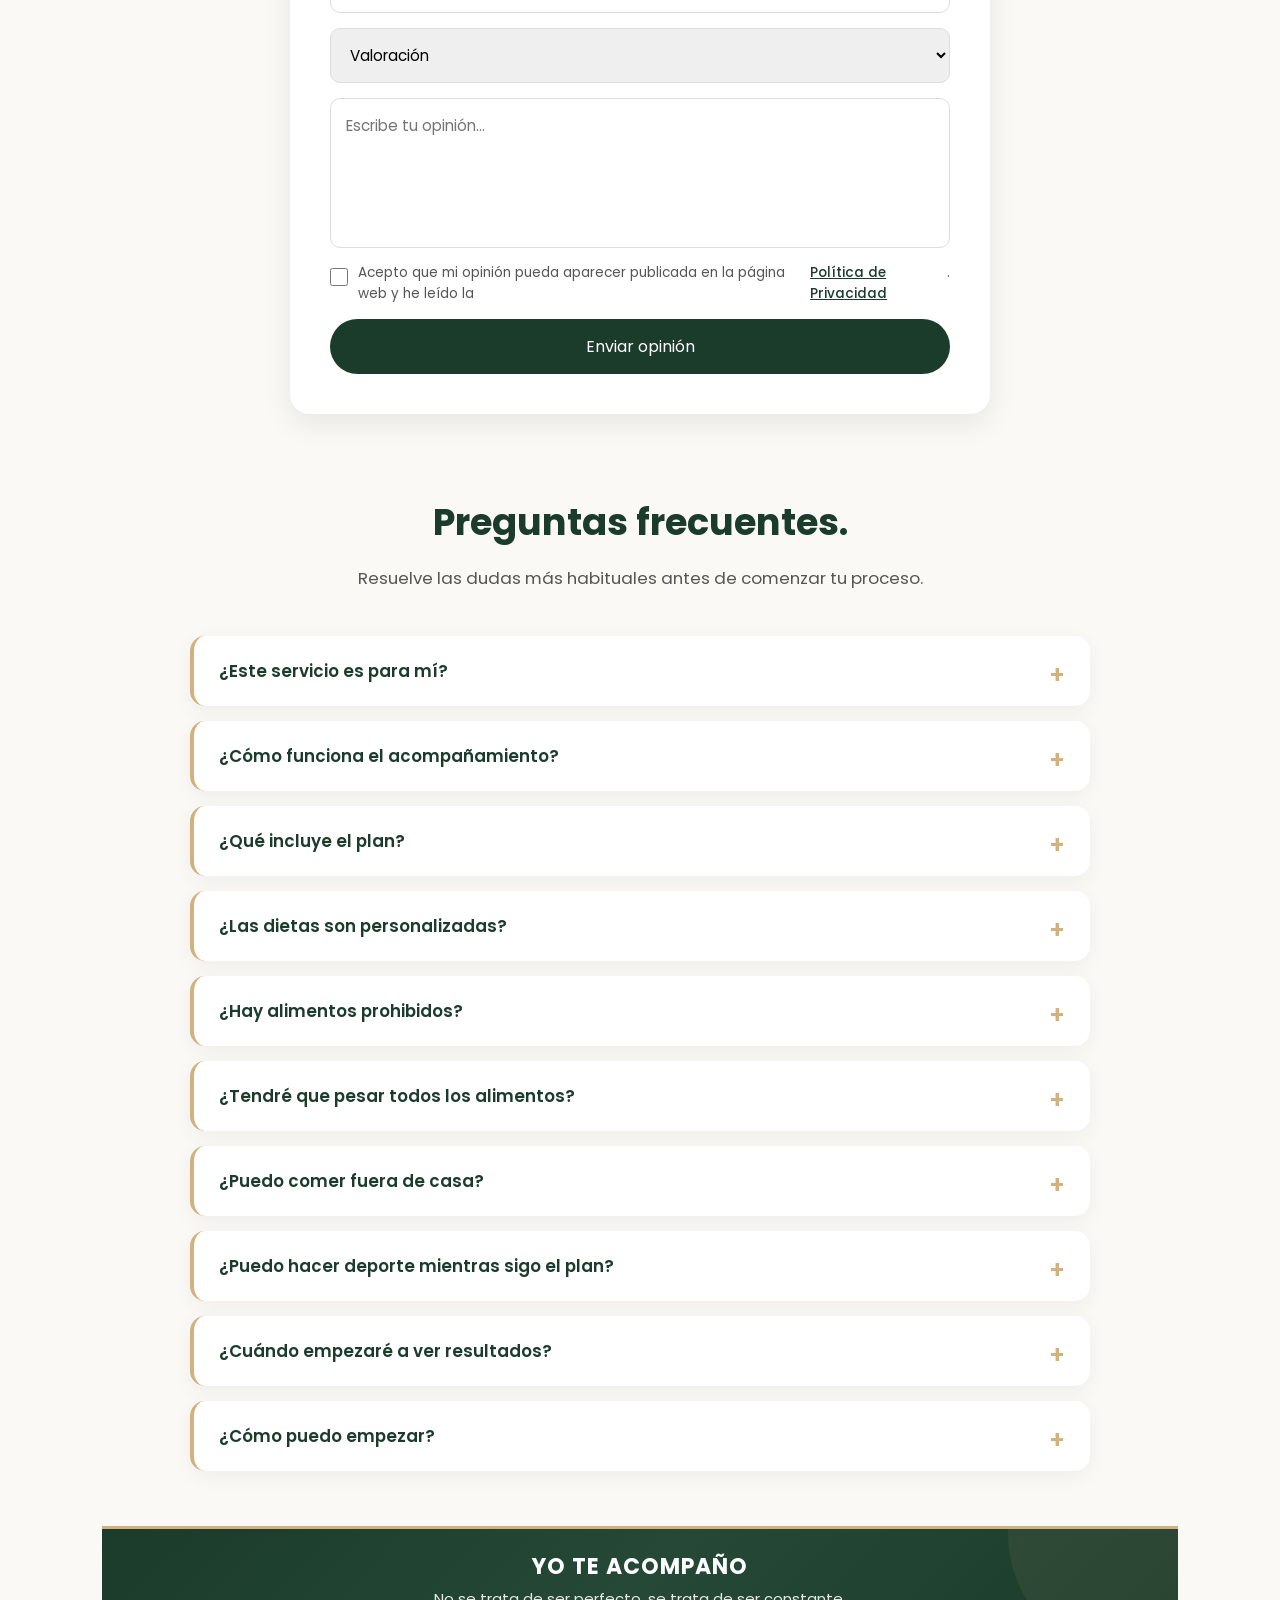
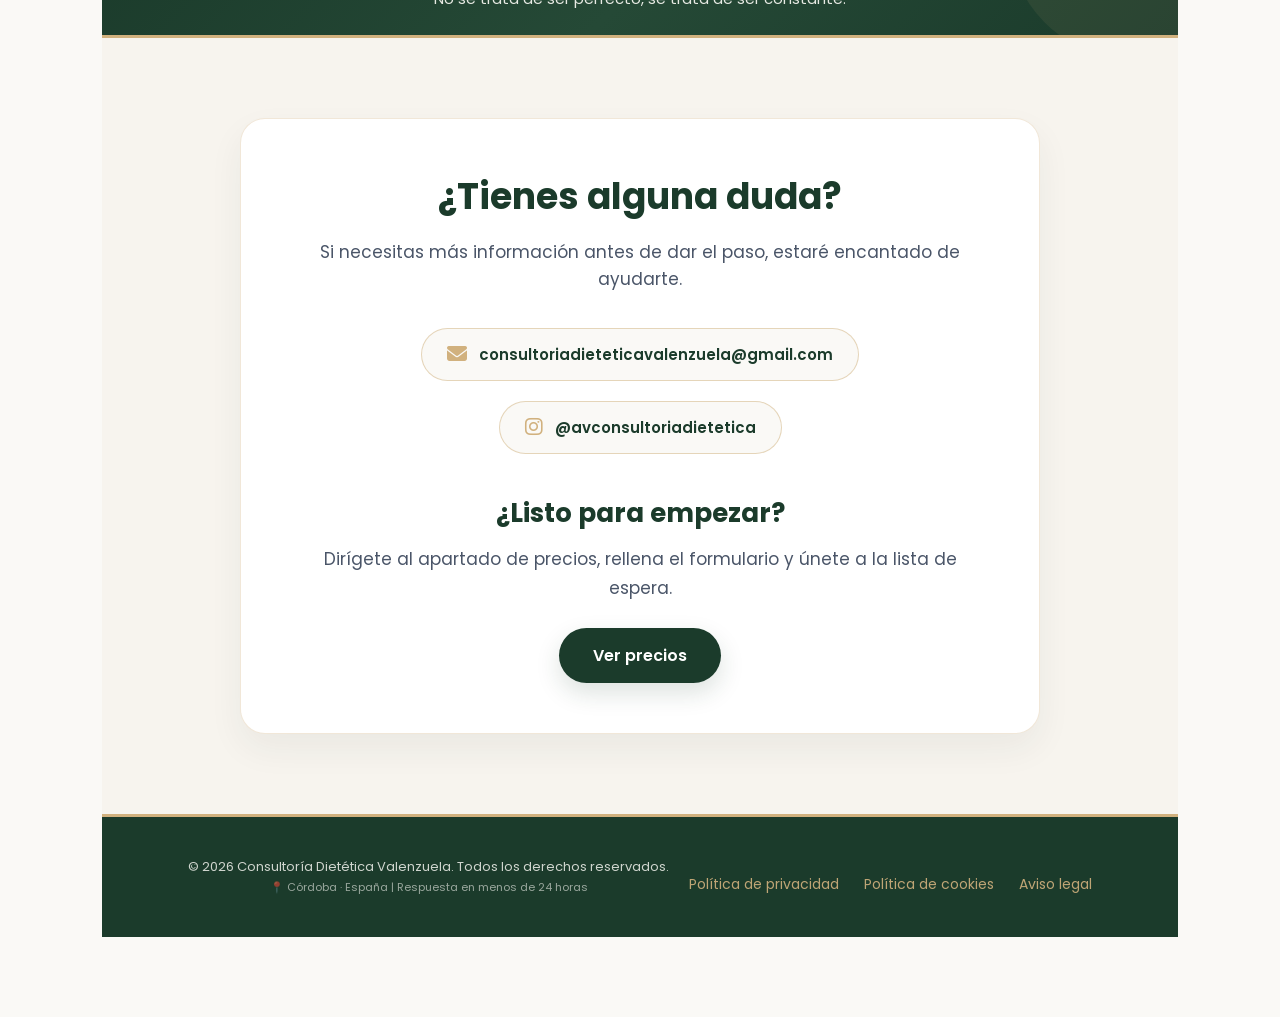
==== commit 8f232ab4: "Update index.html" ====
--- a/index.html
+++ b/index.html
@@ -229,6 +229,8 @@
         </div>
 
     </div>
+         </section>
+        
 <!-- SECCIÓN DESCUENTO DEPORTISTAS -->
 <section class="av-deporte">
   <div class="av-deporte-contenedor">
--- a/style.css
+++ b/style.css
@@ -2148,6 +2148,40 @@
     color: #ffffff;
 }
 
+
+/* =========================================
+   PRECIOS PROMOCIONALES
+========================================= */
+
+.precio-original {
+    font-size: 15px;
+    color: #6b7280;
+    text-decoration: line-through;
+    text-decoration-thickness: 1.5px;
+    margin-bottom: 2px;
+}
+
+.precio-promocional {
+    margin-top: 0;
+}
+
+.precio-descuento {
+    display: inline-block;
+    margin: 8px auto 10px;
+    padding: 5px 10px;
+    border-radius: 999px;
+    background: #d1b17e;
+    color: #1b3b2b;
+    font-size: 11px;
+    font-weight: 800;
+    letter-spacing: 0.5px;
+}
+
+.plan-destacado .precio-descuento {
+    background: #1b3b2b;
+    color: #ffffff;
+}
+
 @media (max-width: 768px) {
     .precio-original {
         font-size: 14px;
@@ -2156,300 +2190,167 @@
     .precio-descuento {
         font-size: 10px;
     }
-
-/* CONTENEDOR PRINCIPAL */
-.av-deporte {
-  background: #faf9f6;
-  padding: 55px 20px;
-  font-family: 'Poppins', sans-serif;
-  color: #1b3b2b;
-}
-
-.av-deporte-contenedor {
-  max-width: 1100px;
-  margin: 0 auto;
-}
-
-/* INTRODUCCIÓN */
-.av-deporte-intro {
-  text-align: center;
-  max-width: 780px;
-  margin: 0 auto 35px;
-}
-
-.av-deporte-etiqueta {
-  display: inline-block;
-  font-size: 12px;
-  font-weight: 600;
-  letter-spacing: 2px;
-  color: #8b7044;
-  margin-bottom: 15px;
-}
-
-.av-deporte-intro h2 {
-  font-size: clamp(26px, 4vw, 38px);
-  line-height: 1.3;
-  margin: 0 0 18px;
-  color: #1b3b2b;
-}
-
-.av-deporte-intro h2 span {
-  display: block;
-  color: #8b7044;
-}
-
-.av-deporte-intro p {
-  font-size: 16px;
-  line-height: 1.8;
-  color: #555;
-  margin: 0;
-}
-
-/* TARJETAS */
-.av-deporte-grid {
-  display: grid;
-  grid-template-columns: repeat(3, minmax(0, 1fr));
-  gap: 20px;
-  margin-bottom: 30px;
-}
-
-.av-deporte-tarjeta {
-  background: #fff;
-  border: 1px solid #e7e0d5;
-  border-radius: 18px;
-  padding: 28px 22px;
-  text-align: center;
-  transition: transform 0.25s ease,
-              box-shadow 0.25s ease;
-}
-
-.av-deporte-tarjeta:hover {
-  transform: translateY(-4px);
-  box-shadow: 0 10px 25px rgba(27, 59, 43, 0.08);
-}
-
-.av-deporte-icono {
-  font-size: 32px;
-  margin-bottom: 15px;
-}
-
-.av-deporte-tarjeta h3 {
-  font-size: 18px;
-  line-height: 1.4;
-  margin: 0 0 12px;
-  color: #1b3b2b;
-}
-
-.av-deporte-tarjeta p {
-  font-size: 14px;
-  line-height: 1.7;
-  color: #666;
-  margin: 0;
-}
-
-/* OFERTA */
-.av-deporte-oferta {
-  background: #f1eee7;
-  border: 1px solid #e2d6c3;
-  border-radius: 22px;
-  padding: 35px 25px;
-  text-align: center;
-}
-
-.av-deporte-descuento {
-  display: inline-block;
-  background: #1b3b2b;
-  color: #fff;
-  font-size: 32px;
-  font-weight: 700;
-  padding: 10px 24px;
-  border-radius: 12px;
-  margin-bottom: 18px;
-}
-
-.av-deporte-oferta h3 {
-  font-size: 25px;
-  margin: 0 0 12px;
-  color: #1b3b2b;
-}
-
-.av-deporte-oferta p {
-  max-width: 700px;
-  margin: 0 auto 25px;
-  color: #555;
-  font-size: 15px;
-  line-height: 1.8;
-}
-
-/* BOTÓN */
-.av-deporte-boton {
-  display: inline-block;
-  background: #1b3b2b;
-  color: #fff !important;
-  padding: 16px 28px;
-  border-radius: 50px;
-  font-size: 14px;
-  font-weight: 600;
-  text-decoration: none !important;
-  transition: background 0.25s ease,
-              transform 0.25s ease;
-}
-
-.av-deporte-boton:hover {
-  background: #294f3b;
-  transform: translateY(-2px);
-}
-
-/* CONDICIONES */
-.av-deporte-oferta small {
-  display: block;
-  max-width: 650px;
-  margin: 20px auto 0;
-  font-size: 11px;
-  line-height: 1.7;
-  color: #777;
-}
-
-/* MÓVILES Y TABLETS */
-@media (max-width: 768px) {
-  .av-deporte {
-    padding: 40px 15px;
-  }
-
-  .av-deporte-grid {
-    grid-template-columns: 1fr;
-    gap: 15px;
-  }
-
-  .av-deporte-tarjeta {
-    padding: 25px 20px;
-  }
-
-  .av-deporte-oferta {
-    padding: 30px 18px;
-  }
-
-  .av-deporte-oferta h3 {
-    font-size: 22px;
-  }
-
-  .av-deporte-boton {
-    width: 100%;
-    box-sizing: border-box;
-    padding: 16px 12px;
-  }
-
-/* =====================================
-   AV — ADAPTACIÓN RESPONSIVE
-   MÓVILES, TABLETS Y ORDENADORES
-===================================== */
-
-/* Evitar desbordamientos */
+}
+
+/* =========================================
+   DESCUENTO DEPORTISTAS
+========================================= */
+
 .av-deporte,
 .av-deporte * {
     box-sizing: border-box;
 }
 
 .av-deporte {
-    display: block !important;
-    width: 100% !important;
+    display: block;
+    width: 100%;
     max-width: 100%;
+    padding: 55px 20px;
+    background: #faf9f6;
+    color: #1b3b2b;
     overflow-wrap: break-word;
 }
 
 .av-deporte-contenedor {
     width: 100%;
     max-width: 1100px;
-    margin-left: auto;
-    margin-right: auto;
-}
-
-/* TABLETS: 769–1024 px */
+    margin: 0 auto;
+}
+
+.av-deporte-intro {
+    max-width: 780px;
+    margin: 0 auto 35px;
+    text-align: center;
+}
+
+.av-deporte-etiqueta {
+    display: inline-block;
+    margin-bottom: 15px;
+    color: #8b7044;
+    font-size: 12px;
+    font-weight: 600;
+    letter-spacing: 2px;
+}
+
+.av-deporte-intro h2 {
+    margin: 0 0 18px;
+    color: #1b3b2b;
+    font-size: clamp(26px, 3vw, 38px);
+    line-height: 1.3;
+}
+
+.av-deporte-intro h2 span {
+    display: block;
+    color: #8b7044;
+}
+
+.av-deporte-intro p {
+    margin: 0;
+    color: #555555;
+    font-size: 16px;
+    line-height: 1.8;
+}
+
+.av-deporte-grid {
+    display: grid;
+    grid-template-columns: repeat(3, minmax(0, 1fr));
+    gap: 20px;
+    margin-bottom: 30px;
+}
+
+.av-deporte-tarjeta {
+    min-width: 0;
+    padding: 28px 22px;
+    background: #ffffff;
+    border: 1px solid #e7e0d5;
+    border-radius: 18px;
+    text-align: center;
+    transition: transform 0.25s ease,
+                box-shadow 0.25s ease;
+}
+
+.av-deporte-tarjeta:hover {
+    transform: translateY(-4px);
+    box-shadow: 0 10px 25px rgba(27, 59, 43, 0.08);
+}
+
+.av-deporte-icono {
+    margin-bottom: 15px;
+    font-size: 32px;
+}
+
+.av-deporte-tarjeta h3 {
+    margin: 0 0 12px;
+    color: #1b3b2b;
+    font-size: 18px;
+    line-height: 1.4;
+}
+
+.av-deporte-tarjeta p {
+    margin: 0;
+    color: #666666;
+    font-size: 14px;
+    line-height: 1.7;
+}
+
+/* =========================================
+   TABLET: 769–1024 px
+========================================= */
+
 @media screen and (min-width: 769px) and (max-width: 1024px) {
-
     .av-deporte {
-        padding: 40px 24px !important;
+        padding: 40px 24px;
     }
 
     .av-deporte-intro {
         max-width: 700px;
-        margin-bottom: 28px;
     }
 
     .av-deporte-intro h2 {
-        font-size: 30px !important;
-        line-height: 1.35;
-    }
-
-    .av-deporte-intro p {
-        font-size: 15px !important;
-        line-height: 1.7;
+        font-size: 30px;
     }
 
     .av-deporte-grid {
-        display: grid !important;
-        grid-template-columns: repeat(2, minmax(0, 1fr)) !important;
-        gap: 16px !important;
+        grid-template-columns: repeat(2, minmax(0, 1fr));
+        gap: 16px;
     }
 
     .av-deporte-tarjeta {
-        width: 100%;
-        padding: 24px 18px !important;
-    }
-
-    .av-deporte-tarjeta h3 {
-        font-size: 17px !important;
-    }
-
-    .av-deporte-tarjeta p {
-        font-size: 14px !important;
-    }
-
-    .av-deporte-oferta {
-        padding: 30px 24px !important;
-    }
-}
-
-/* MÓVILES: hasta 768 px */
+        padding: 24px 18px;
+    }
+}
+
+/* =========================================
+   MÓVIL: hasta 768 px
+========================================= */
+
 @media screen and (max-width: 768px) {
-
     .av-deporte {
-        padding: 35px 15px !important;
+        padding: 35px 15px;
     }
 
     .av-deporte-grid {
-        display: grid !important;
-        grid-template-columns: minmax(0, 1fr) !important;
-        gap: 15px !important;
+        grid-template-columns: minmax(0, 1fr);
+        gap: 15px;
+    }
+
+    .av-deporte-tarjeta {
+        padding: 25px 20px;
     }
 
     .av-deporte-intro h2 {
-        font-size: 26px !important;
-    }
-
-    .av-deporte-tarjeta {
-        width: 100%;
-        padding: 23px 18px !important;
-    }
-
-    .av-deporte-oferta {
-        padding: 28px 18px !important;
-    }
-
-    .av-deporte-boton {
-        display: block;
-        width: 100%;
-        max-width: 100%;
-        white-space: normal;
-    }
-}
-
-/* ORDENADORES: más de 1024 px */
+        font-size: 26px;
+    }
+}
+
+/* =========================================
+   PANTALLAS GRANDES: más de 1024 px
+========================================= */
+
 @media screen and (min-width: 1025px) {
-
     .av-deporte-grid {
-        display: grid !important;
-        grid-template-columns: repeat(3, minmax(0, 1fr)) !important;
-    }
-
-}
+        grid-template-columns: repeat(3, minmax(0, 1fr));
+    }
+
+
+}
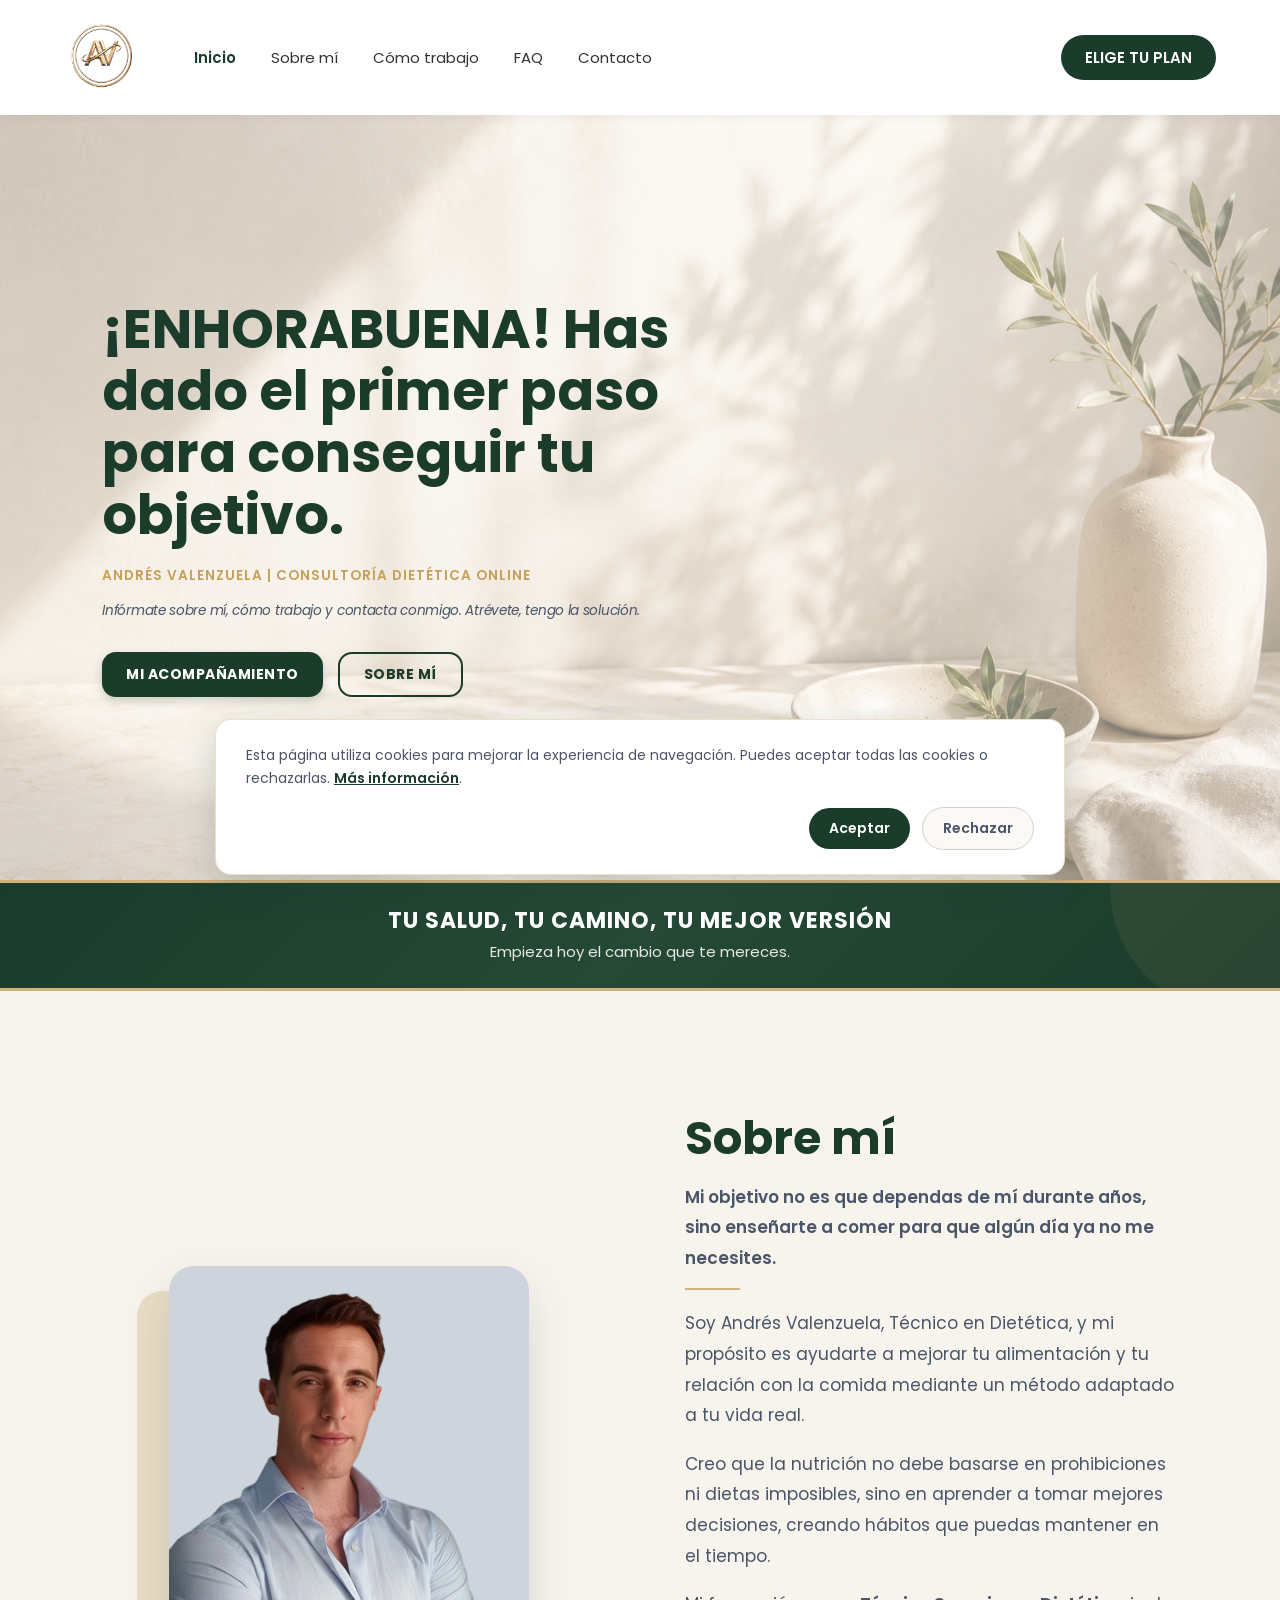
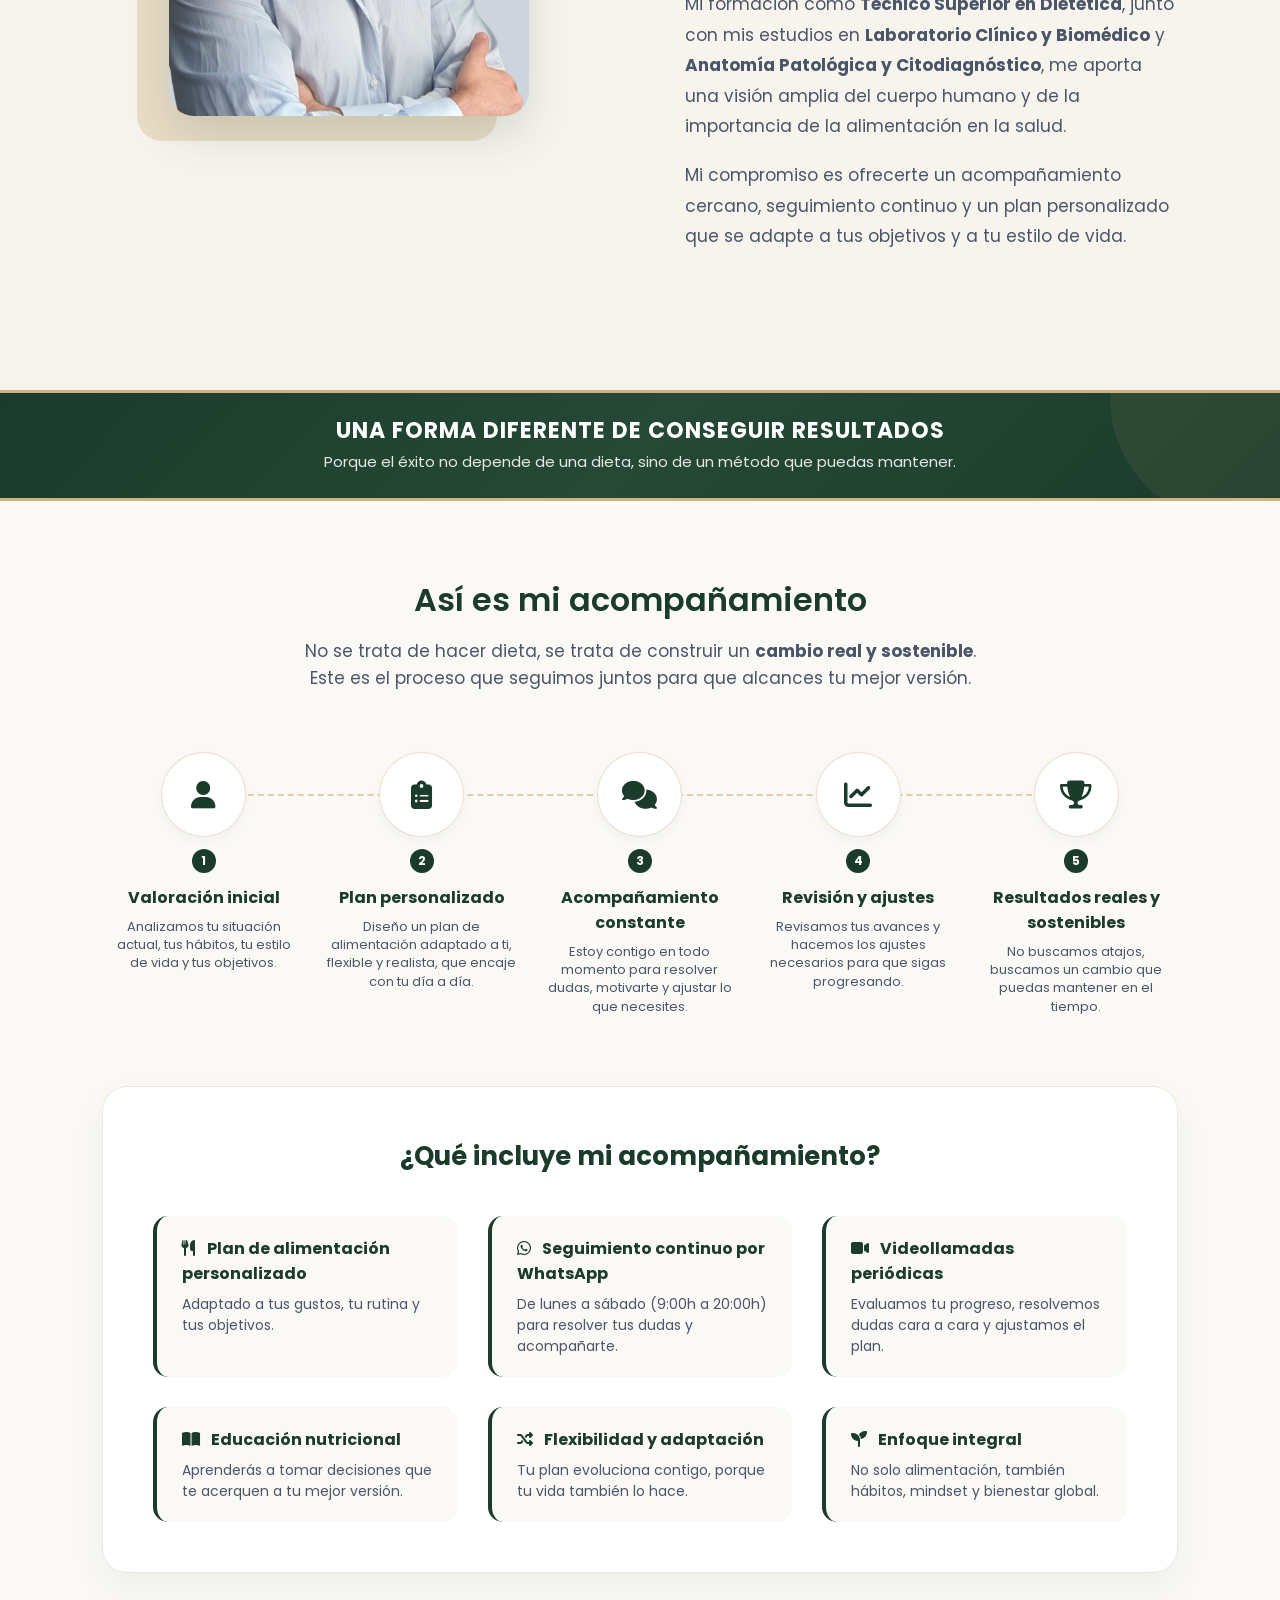
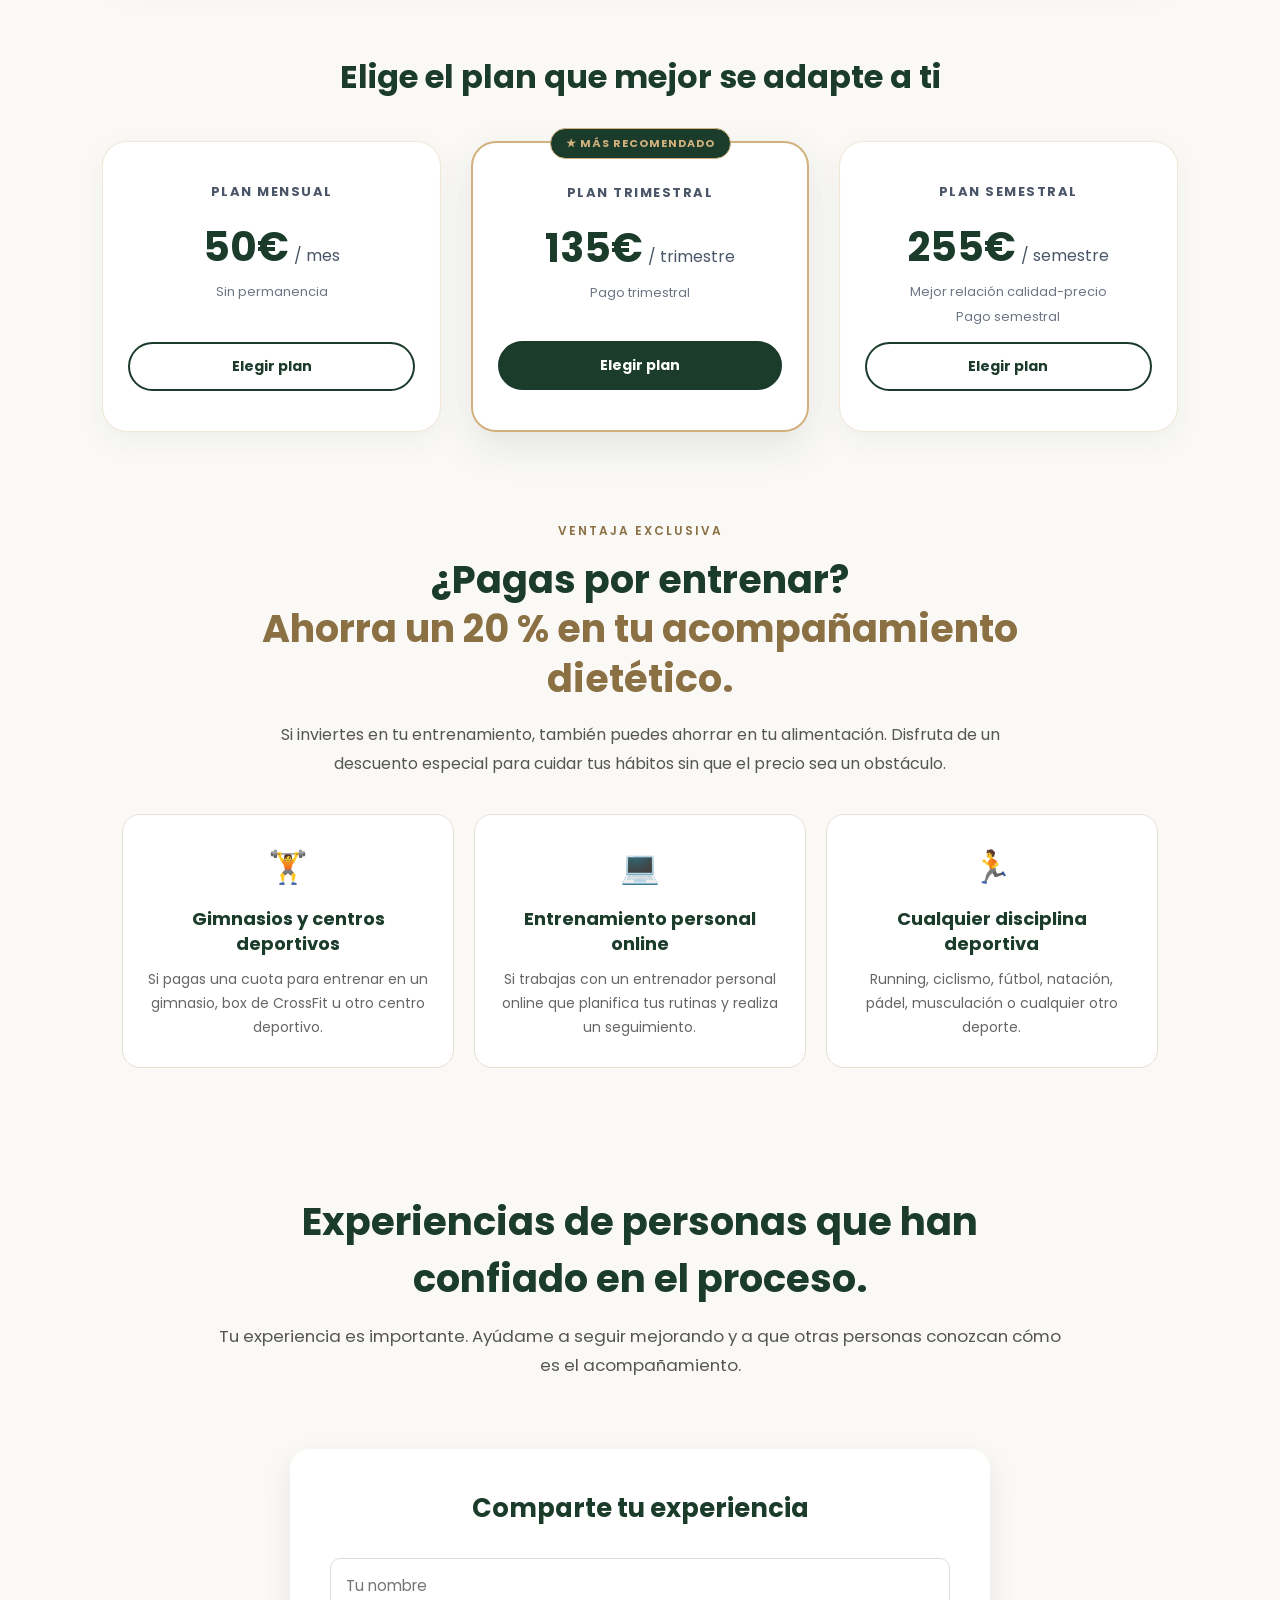
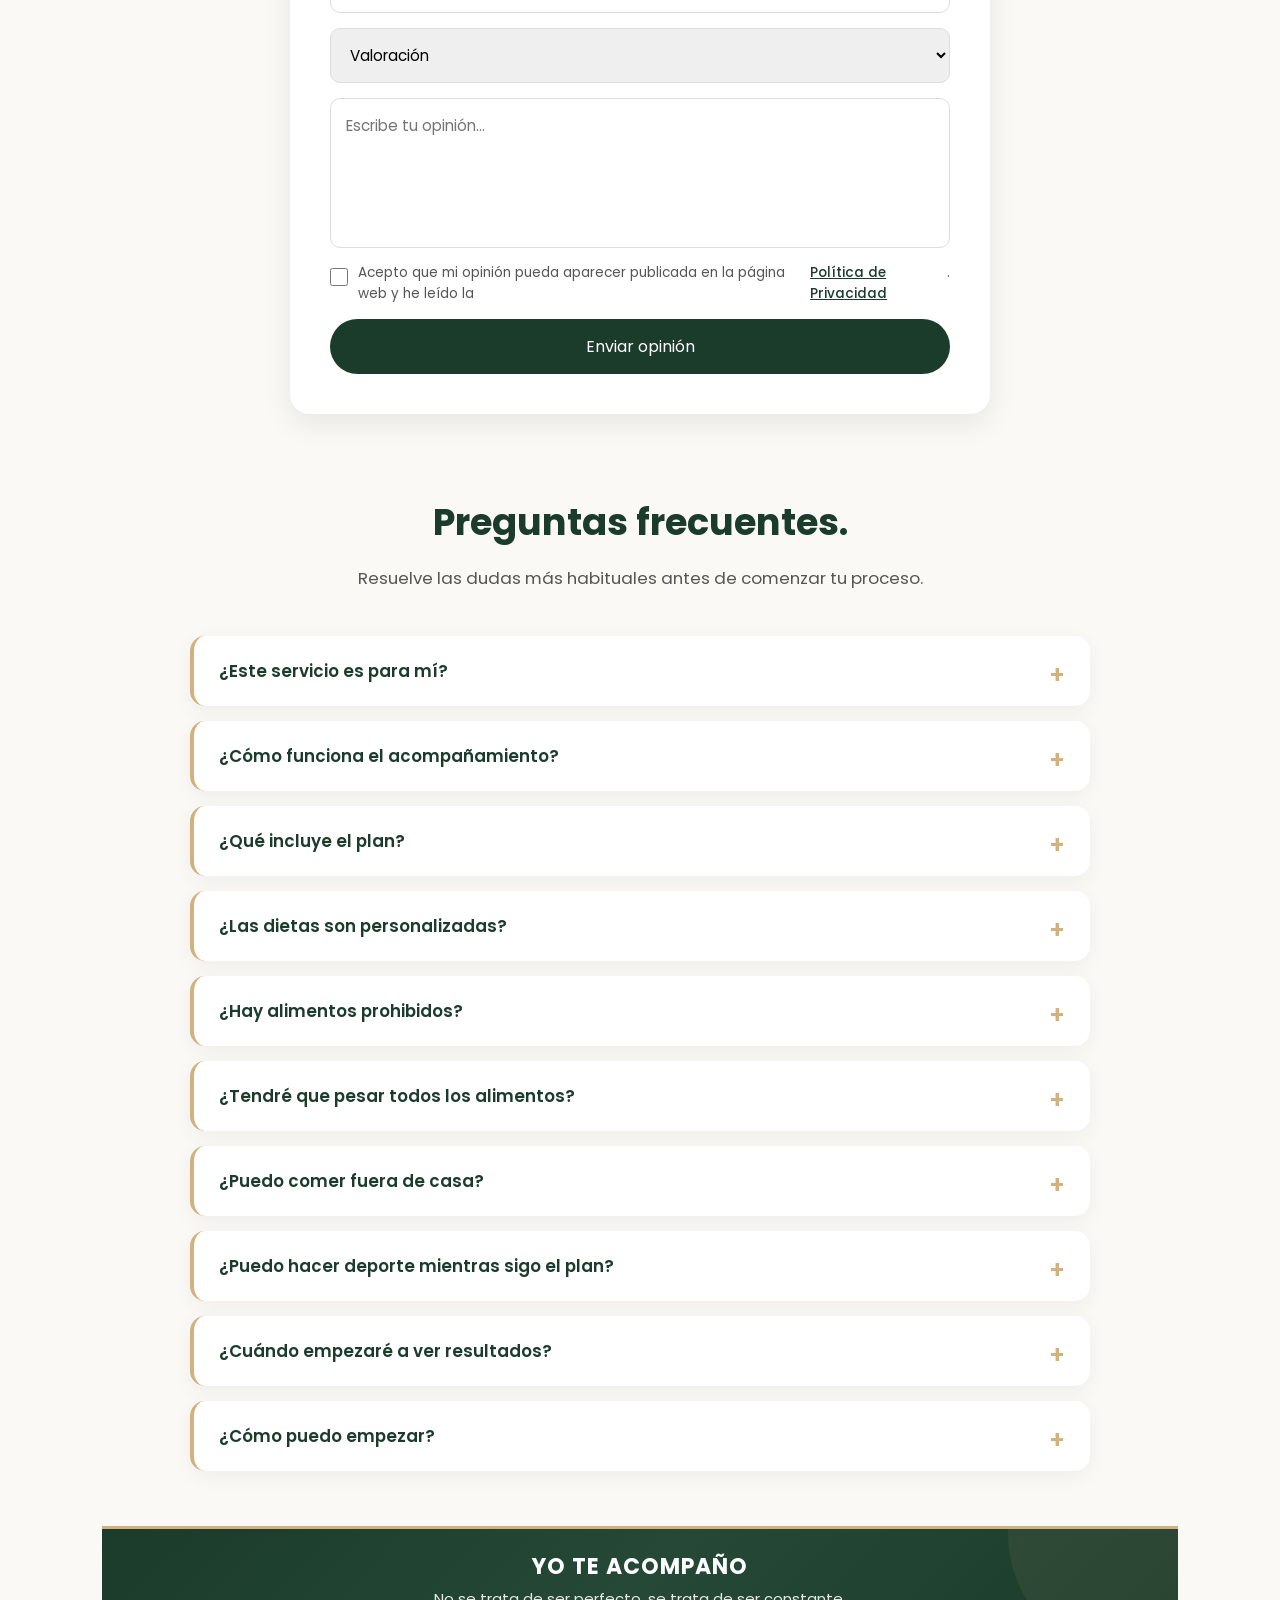
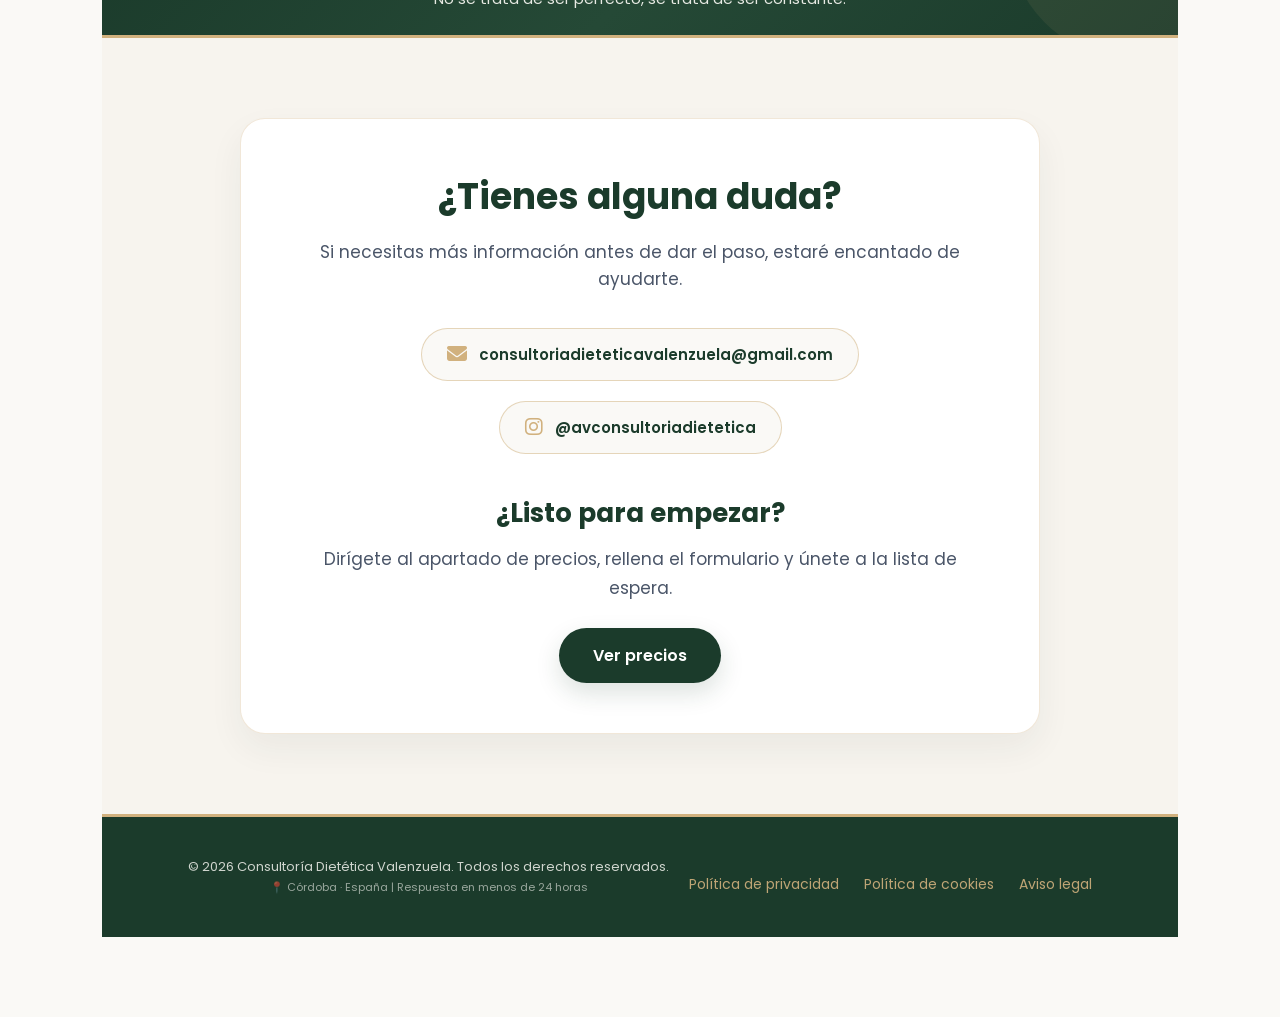
==== commit 831b93bd: "Update index.html" ====
--- a/index.html
+++ b/index.html
@@ -42,7 +42,7 @@
     <!-- SECCIÓN HERO -->
 <section class="hero" id="inicio">
     <div class="texto">
-            <h1>ENHORABUENA, has dado el primer para conseguir tu objetivo. </h1>
+            <h1>¡ENHORABUENA! Has dado el primer paso para conseguir tu objetivo. </h1>
             <p class="subtitulo-hero-dorado">Andrés Valenzuela | Consultoría Dietética Online</p>
             <p class="descripcion-hero-cursiva">Infórmate sobre mí, cómo trabajo y contacta conmigo. Atrévete, tengo la solución.</p>
             <div class="botones-hero">
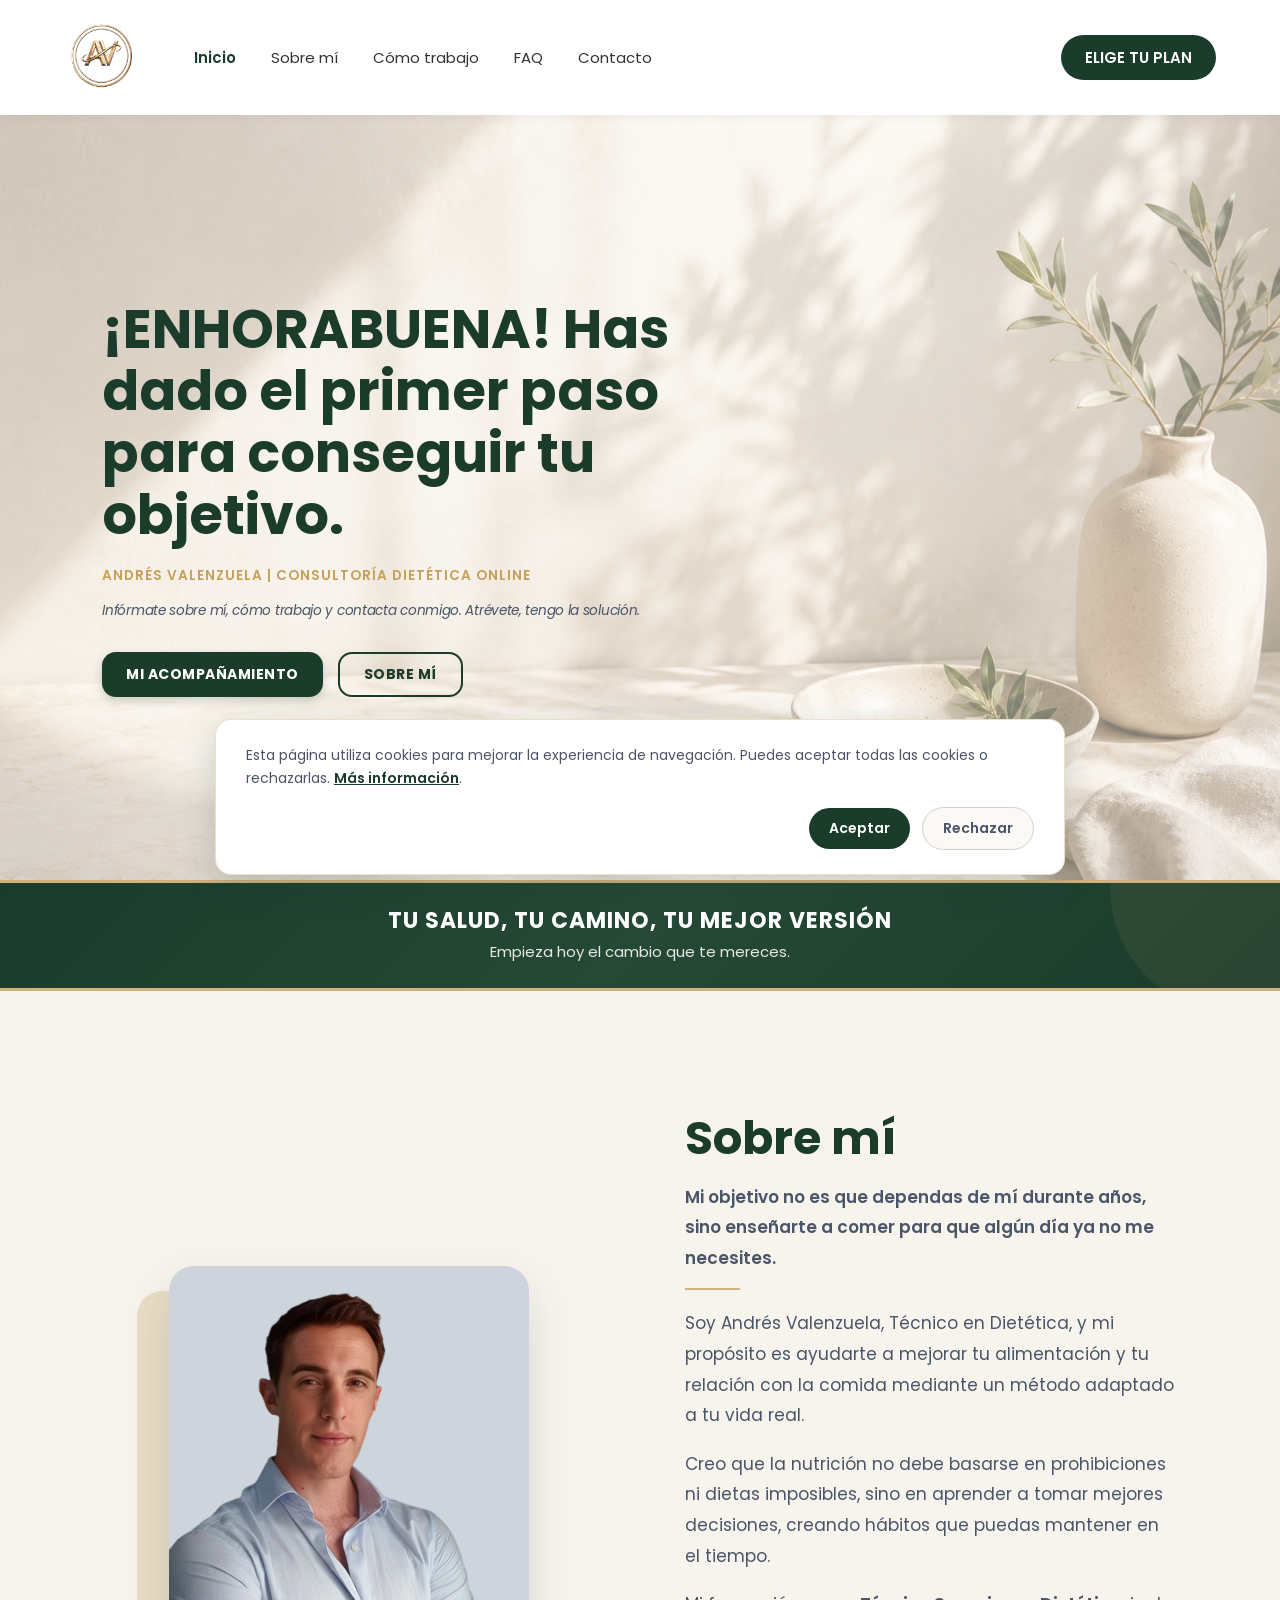
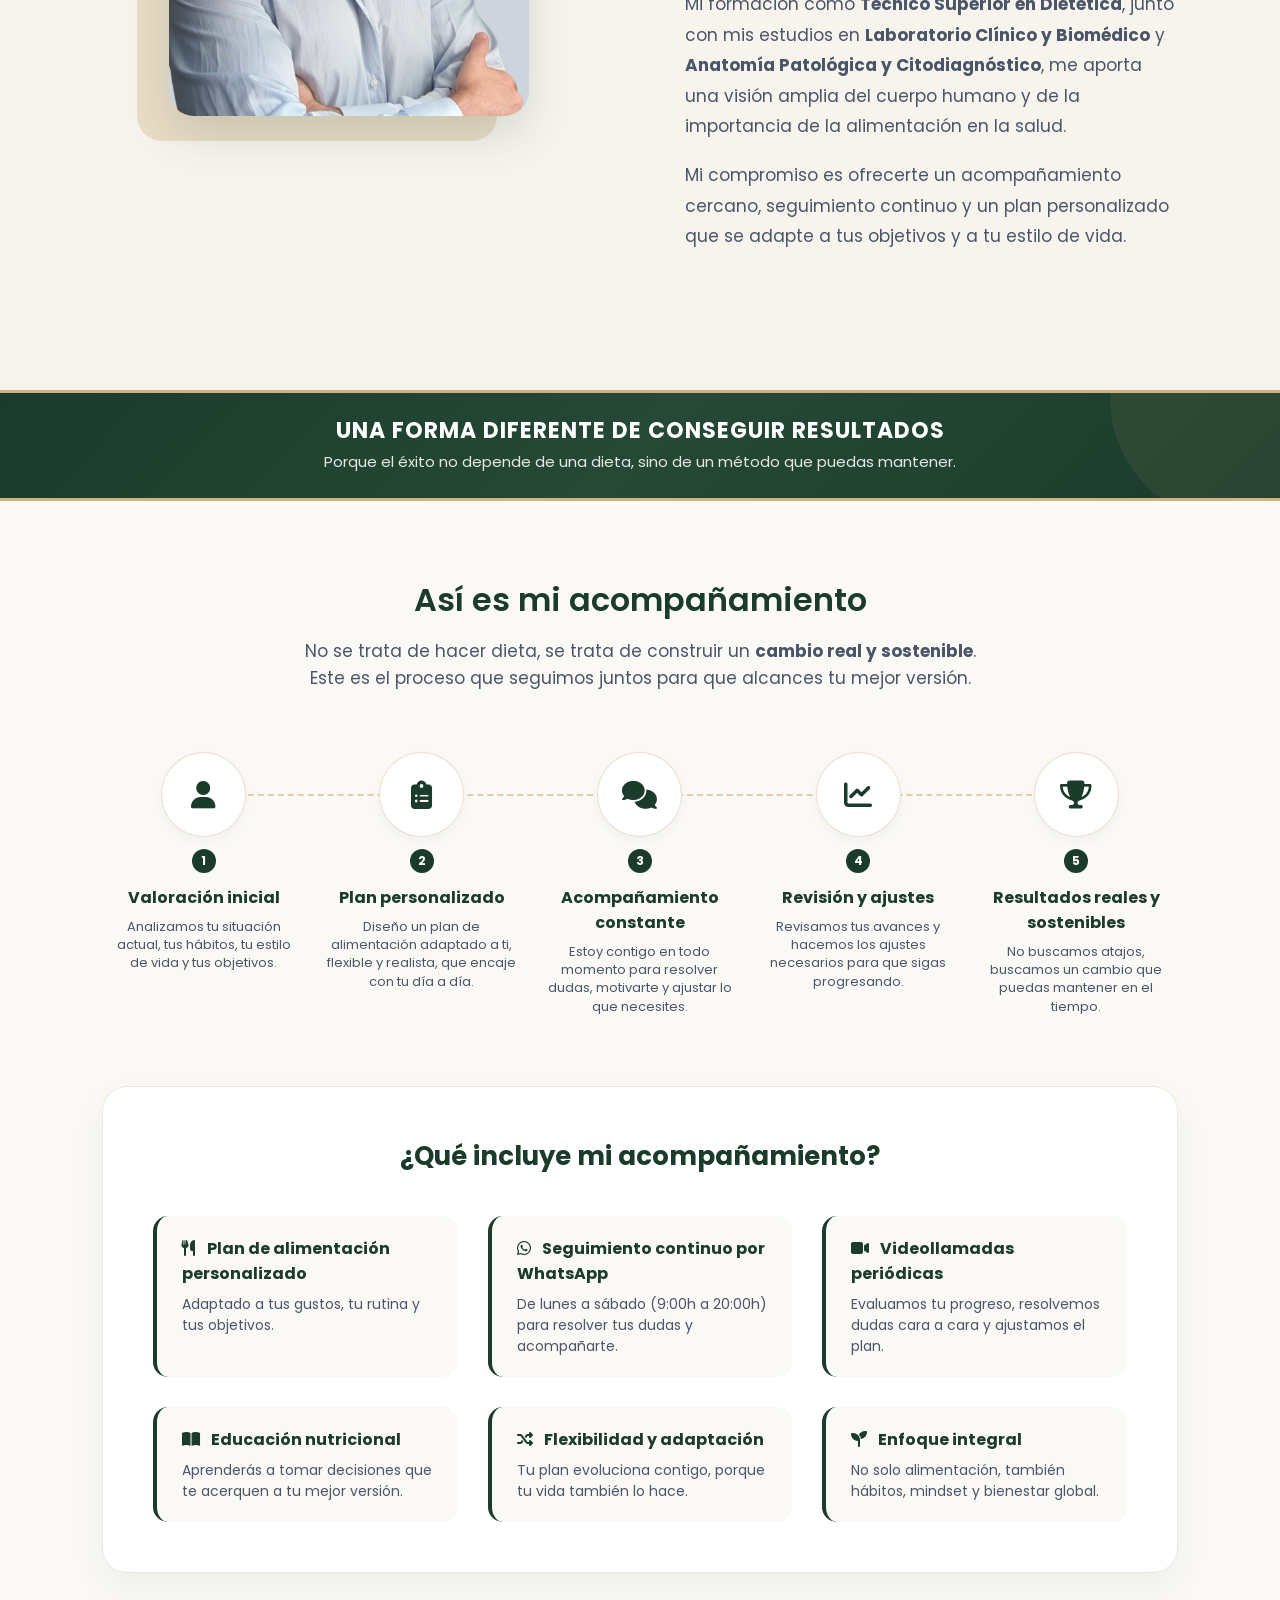
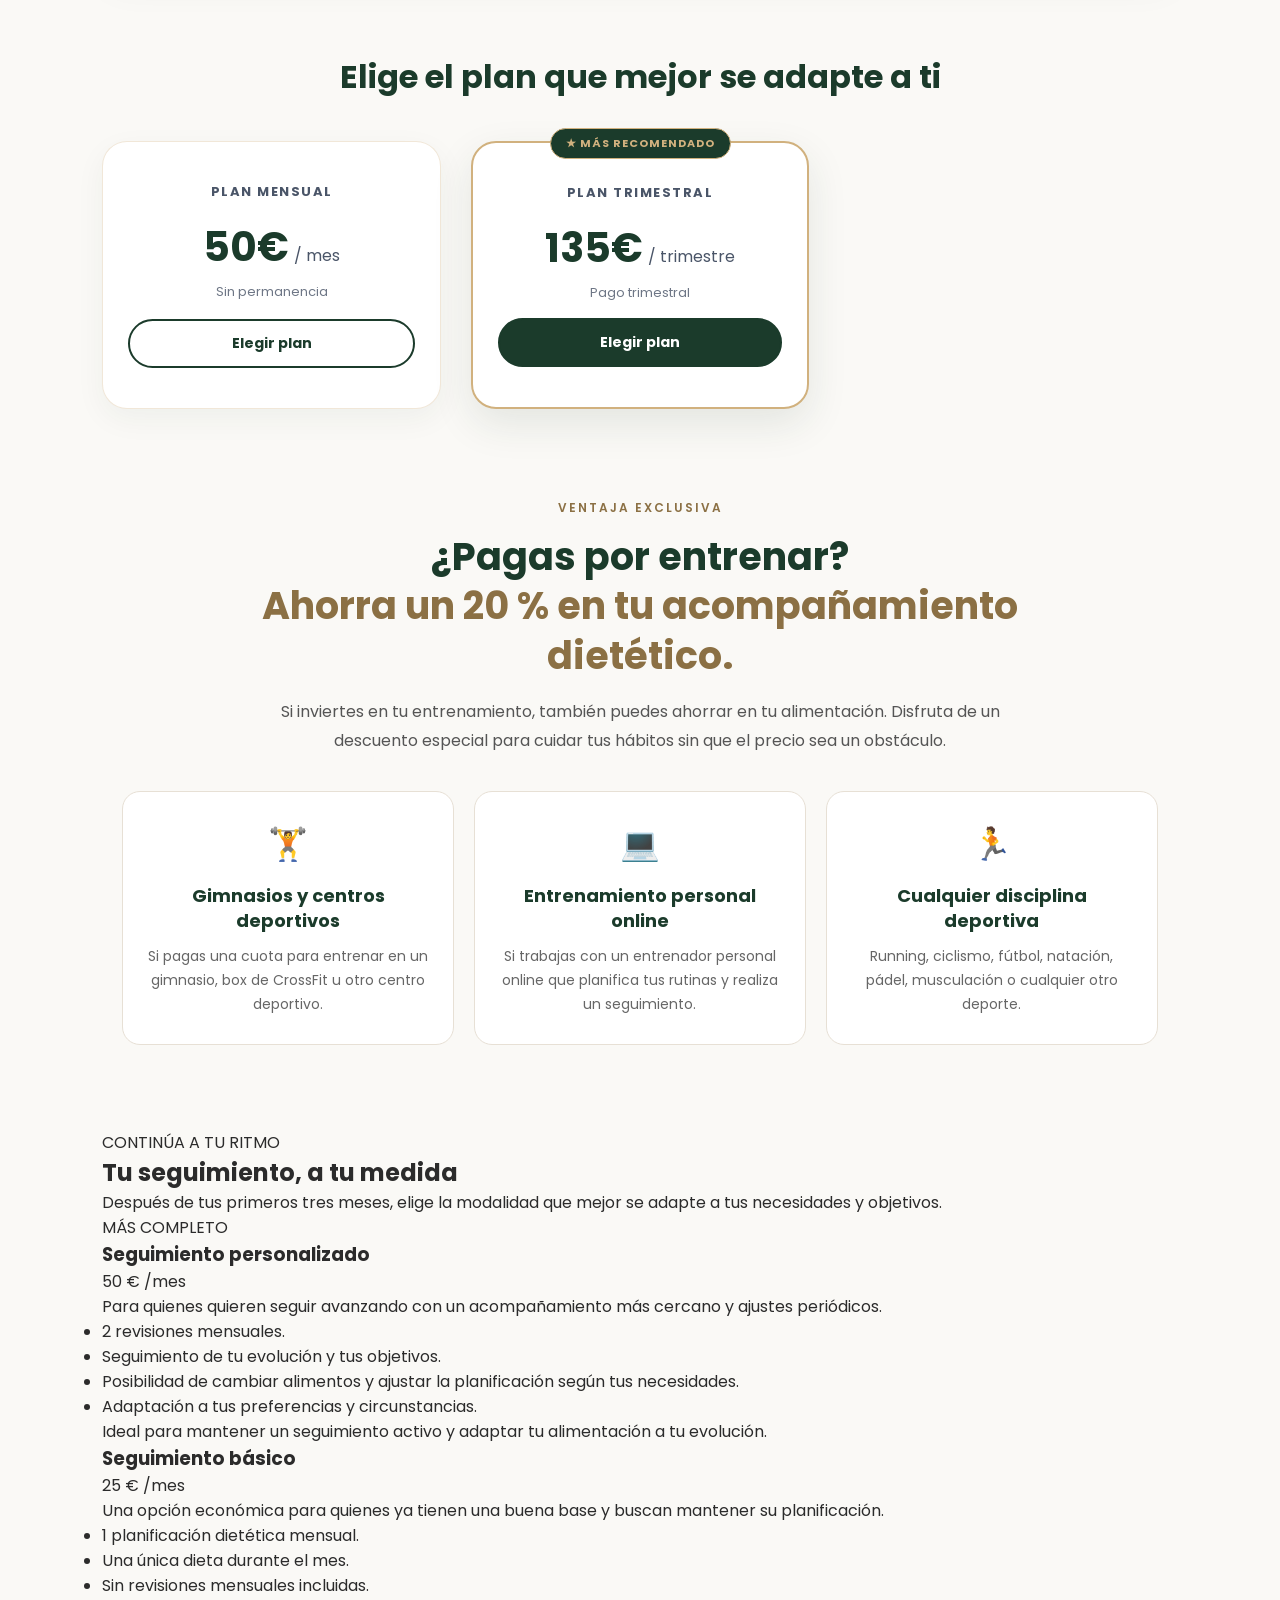
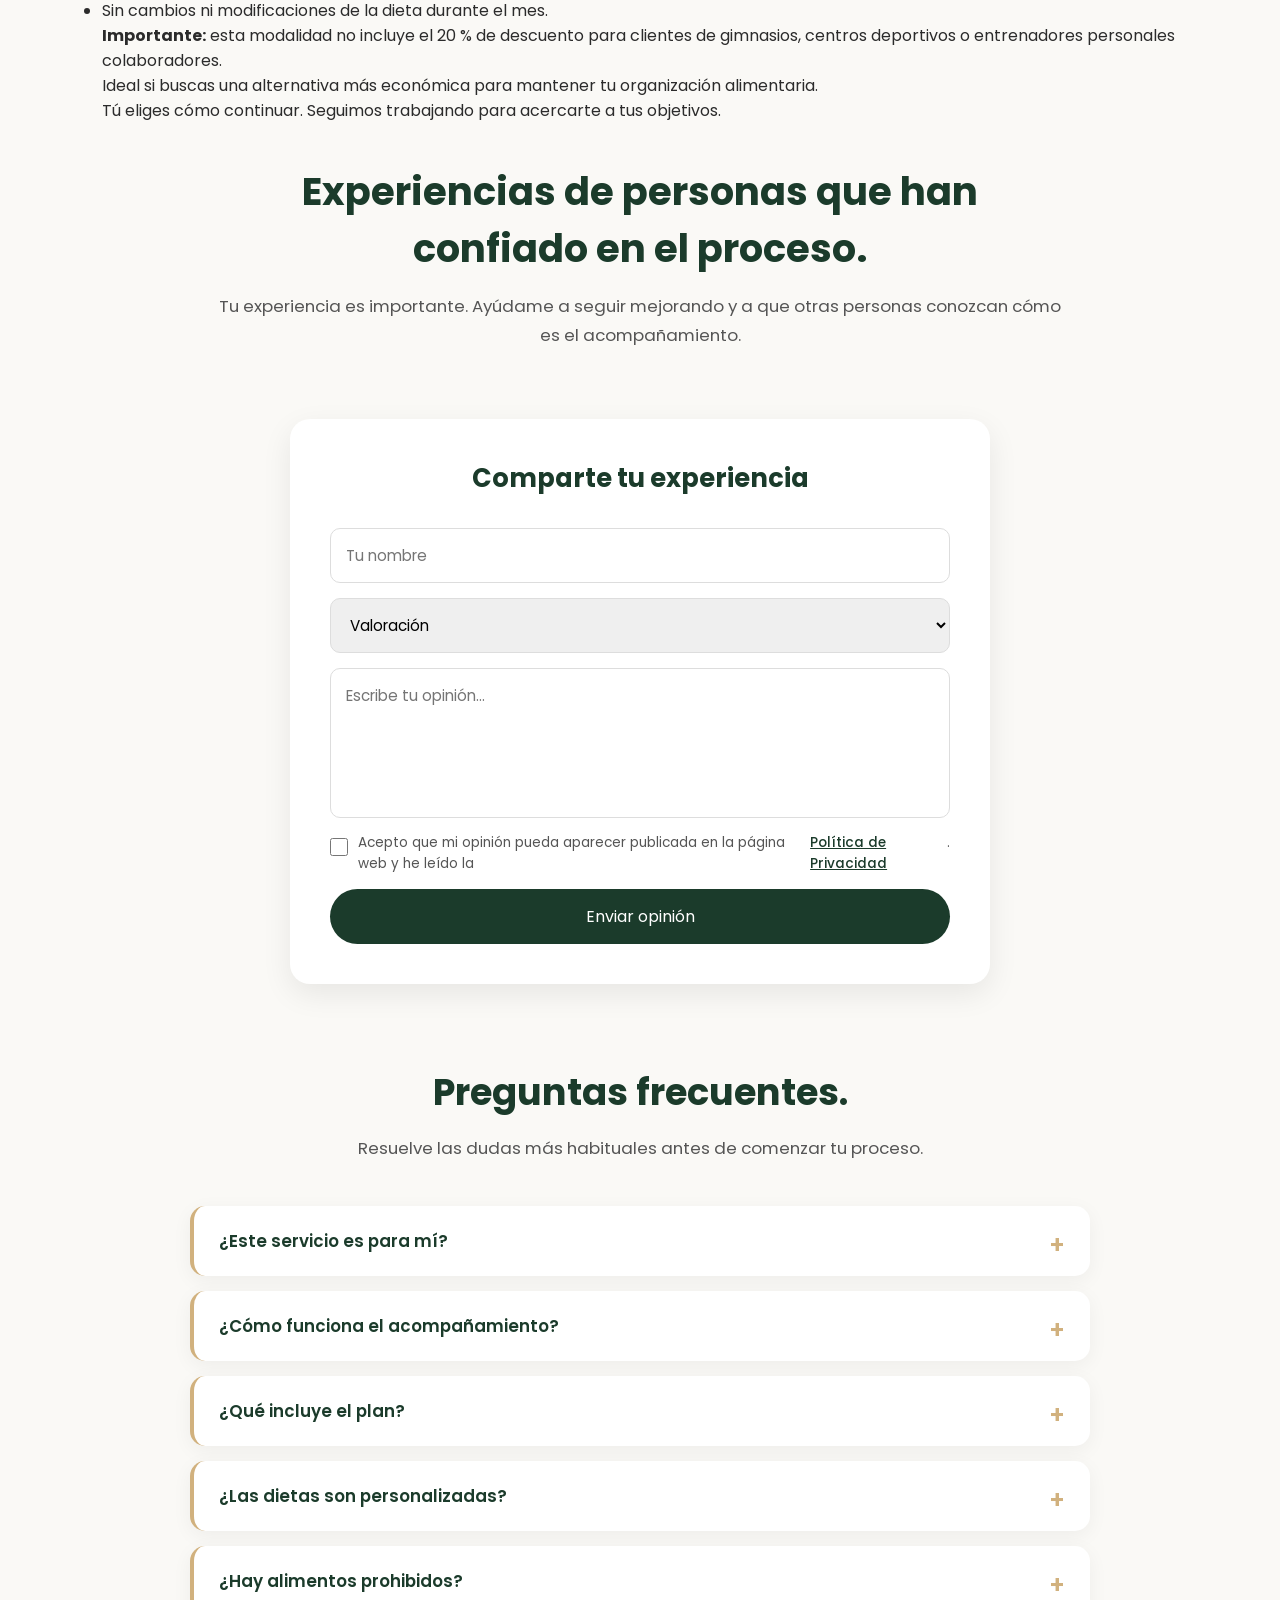
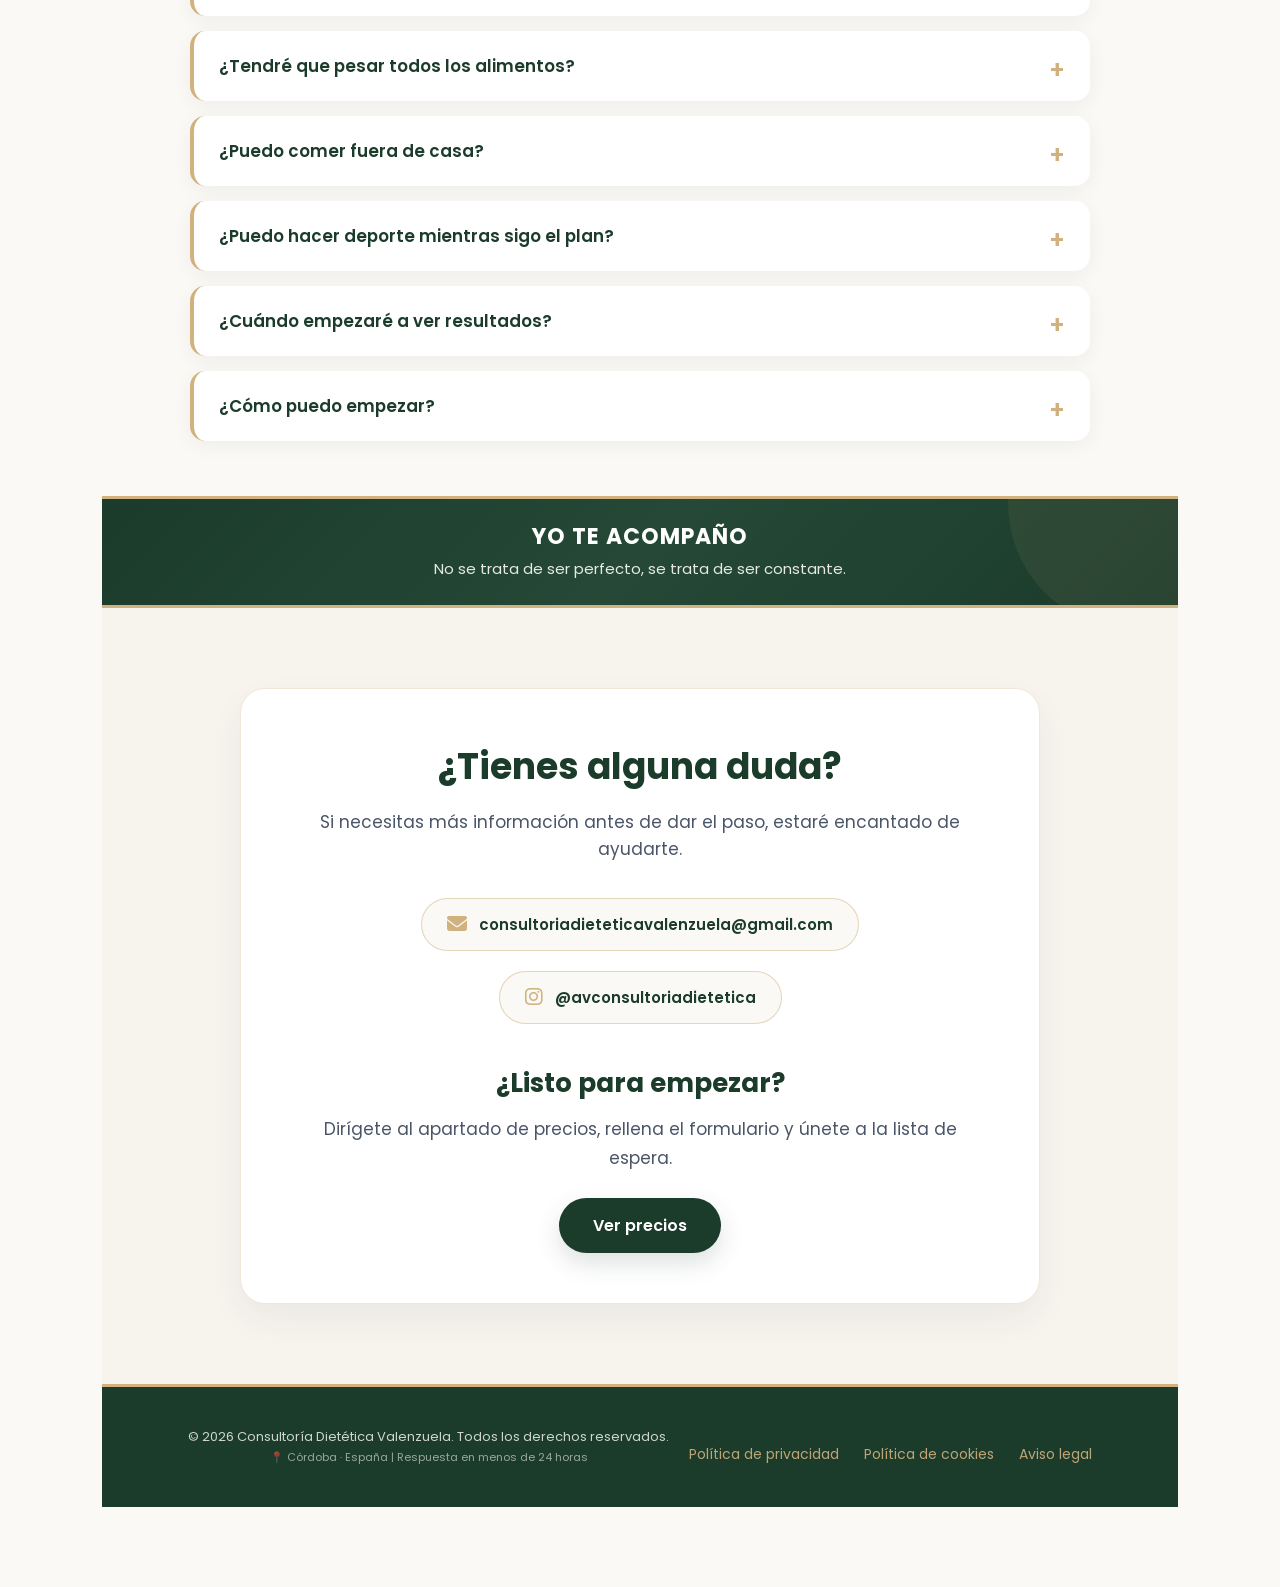
==== commit fc6179d7: "Update index.html" ====
--- a/index.html
+++ b/index.html
@@ -212,22 +212,6 @@
                 Elegir plan
             </a>
         </div>
-
-        <!-- PLAN SEMESTRAL -->
-        <div class="tarjeta-plan-opcion">
-            <div class="precio-etiqueta">PLAN SEMESTRAL</div>
-            <div class="precio-numero">255€<span>/ semestre</span></div>
-            <div class="precio-detalle" style="margin-bottom: 5px;">
-                Mejor relación calidad-precio
-            </div>
-            <div class="precio-detalle" style="margin-bottom: 15px;">
-                Pago semestral
-            </div>
-            <a href="solicitud.html?plan=Plan Semestral" class="btn-plan-opcion">
-                Elegir plan
-            </a>
-        </div>
-
     </div>
          </section>
         
@@ -284,6 +268,146 @@
   </div>
 </section>
 
+        
+
+<section class="continuidad">
+
+  <div class="continuidad-header">
+
+    <span class="continuidad-etiqueta">CONTINÚA A TU RITMO</span>
+
+    <h2>Tu seguimiento, a tu medida</h2>
+
+    <p>
+
+      Después de tus primeros tres meses, elige la modalidad
+
+      que mejor se adapte a tus necesidades y objetivos.
+
+    </p>
+
+  </div>
+
+  <div class="continuidad-planes">
+
+    <!-- SEGUIMIENTO PERSONALIZADO -->
+
+    <article class="plan-continuidad plan-premium">
+
+      <span class="plan-etiqueta">MÁS COMPLETO</span>
+
+      <h3>Seguimiento personalizado</h3>
+
+      <div class="plan-precio">
+
+        <span class="precio">50 €</span>
+
+        <span class="periodo">/mes</span>
+
+      </div>
+
+      <p class="plan-descripcion">
+
+        Para quienes quieren seguir avanzando con un
+
+        acompañamiento más cercano y ajustes periódicos.
+
+      </p>
+
+      <ul>
+
+        <li>2 revisiones mensuales.</li>
+
+        <li>Seguimiento de tu evolución y tus objetivos.</li>
+
+        <li>Posibilidad de cambiar alimentos y ajustar
+
+          la planificación según tus necesidades.</li>
+
+        <li>Adaptación a tus preferencias y circunstancias.</li>
+
+      </ul>
+
+      <p class="plan-nota">
+
+        Ideal para mantener un seguimiento activo y adaptar
+
+        tu alimentación a tu evolución.
+
+      </p>
+
+    </article>
+
+    <!-- SEGUIMIENTO BÁSICO -->
+
+    <article class="plan-continuidad plan-basico">
+
+      <h3>Seguimiento básico</h3>
+
+      <div class="plan-precio">
+
+        <span class="precio">25 €</span>
+
+        <span class="periodo">/mes</span>
+
+      </div>
+
+      <p class="plan-descripcion">
+
+        Una opción económica para quienes ya tienen una buena
+
+        base y buscan mantener su planificación.
+
+      </p>
+
+      <ul>
+
+        <li>1 planificación dietética mensual.</li>
+
+        <li>Una única dieta durante el mes.</li>
+
+        <li>Sin revisiones mensuales incluidas.</li>
+
+        <li>Sin cambios ni modificaciones de la dieta
+
+          durante el mes.</li>
+
+      </ul>
+
+      <div class="plan-aviso">
+
+        <strong>Importante:</strong> esta modalidad no incluye
+
+        el 20 % de descuento para clientes de gimnasios,
+
+        centros deportivos o entrenadores personales
+
+        colaboradores.
+
+      </div>
+
+      <p class="plan-nota">
+
+        Ideal si buscas una alternativa más económica para
+
+        mantener tu organización alimentaria.
+
+      </p>
+
+    </article>
+
+  </div>
+
+  <p class="continuidad-pie">
+
+    Tú eliges cómo continuar. Seguimos trabajando para
+
+    acercarte a tus objetivos.
+
+  </p>
+
+</section>
+
     <section class="opiniones-section" id="opiniones">
 
     <div class="opiniones-header">
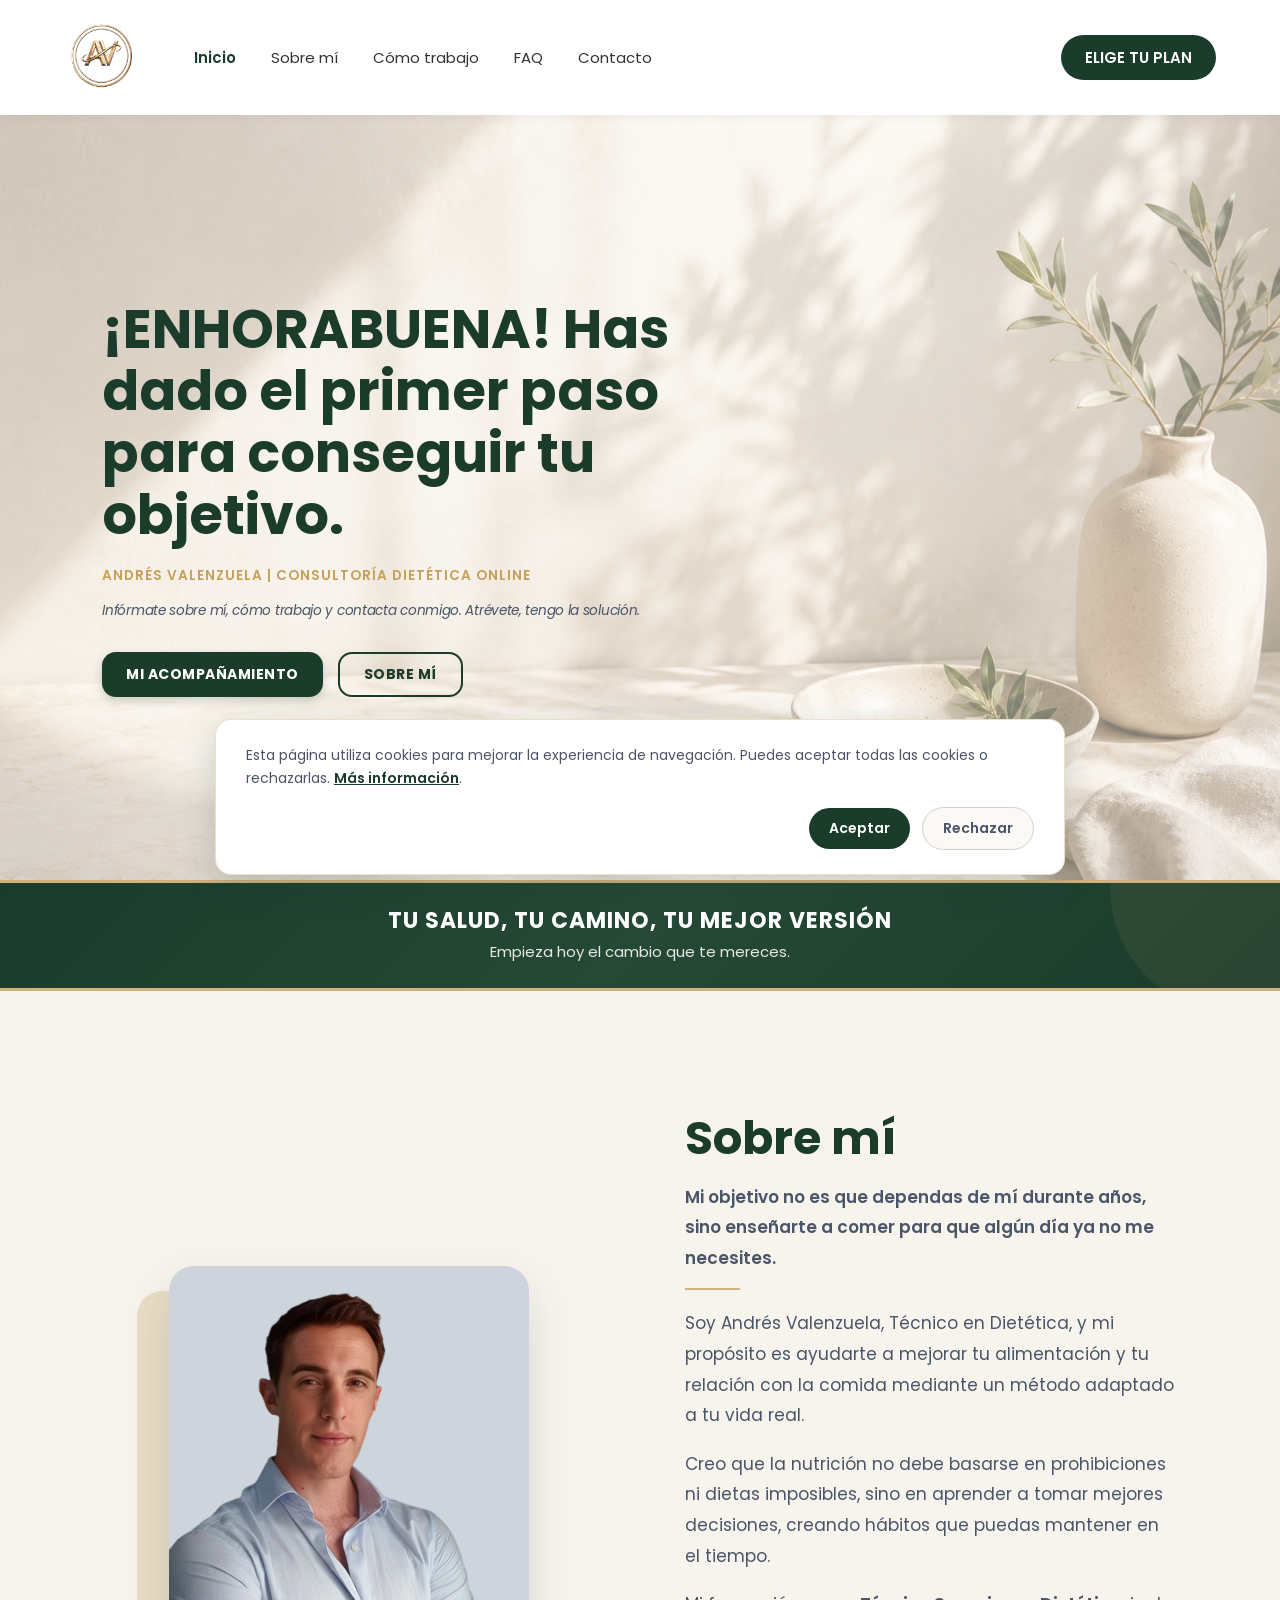
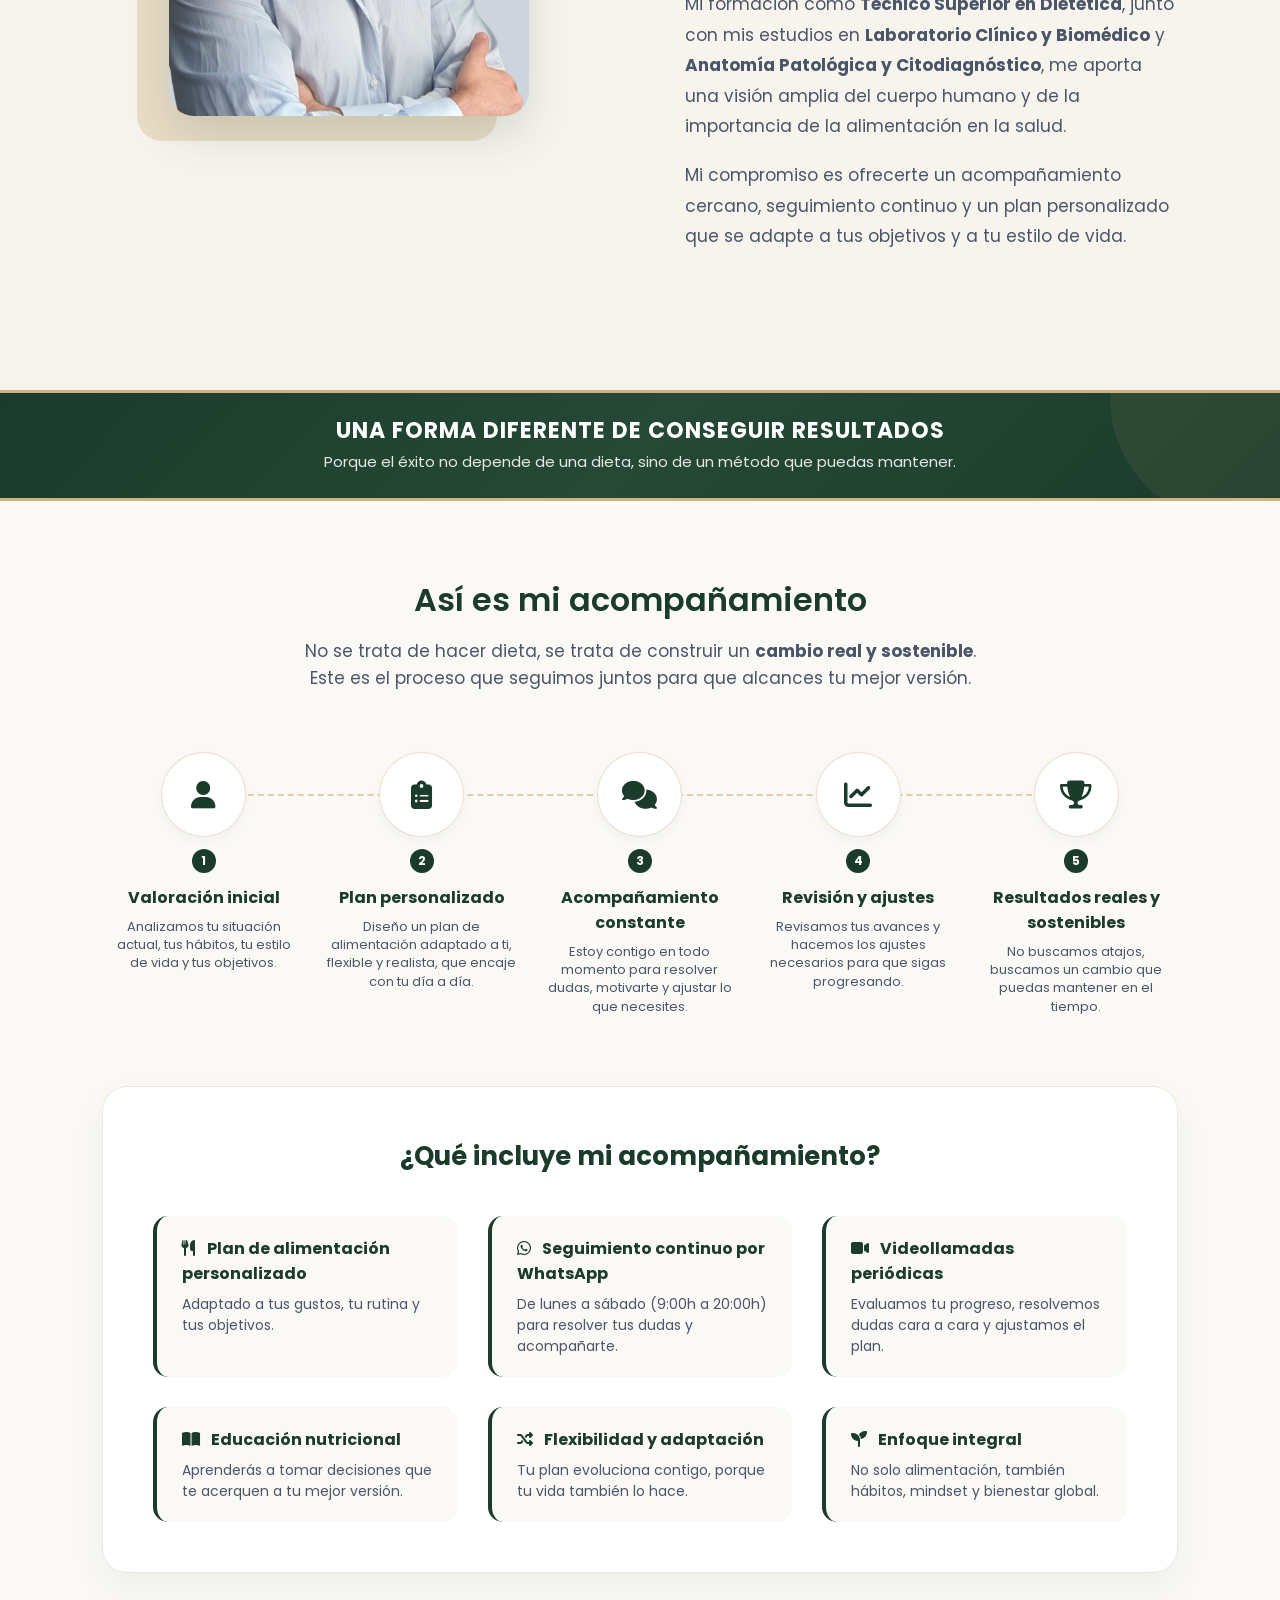
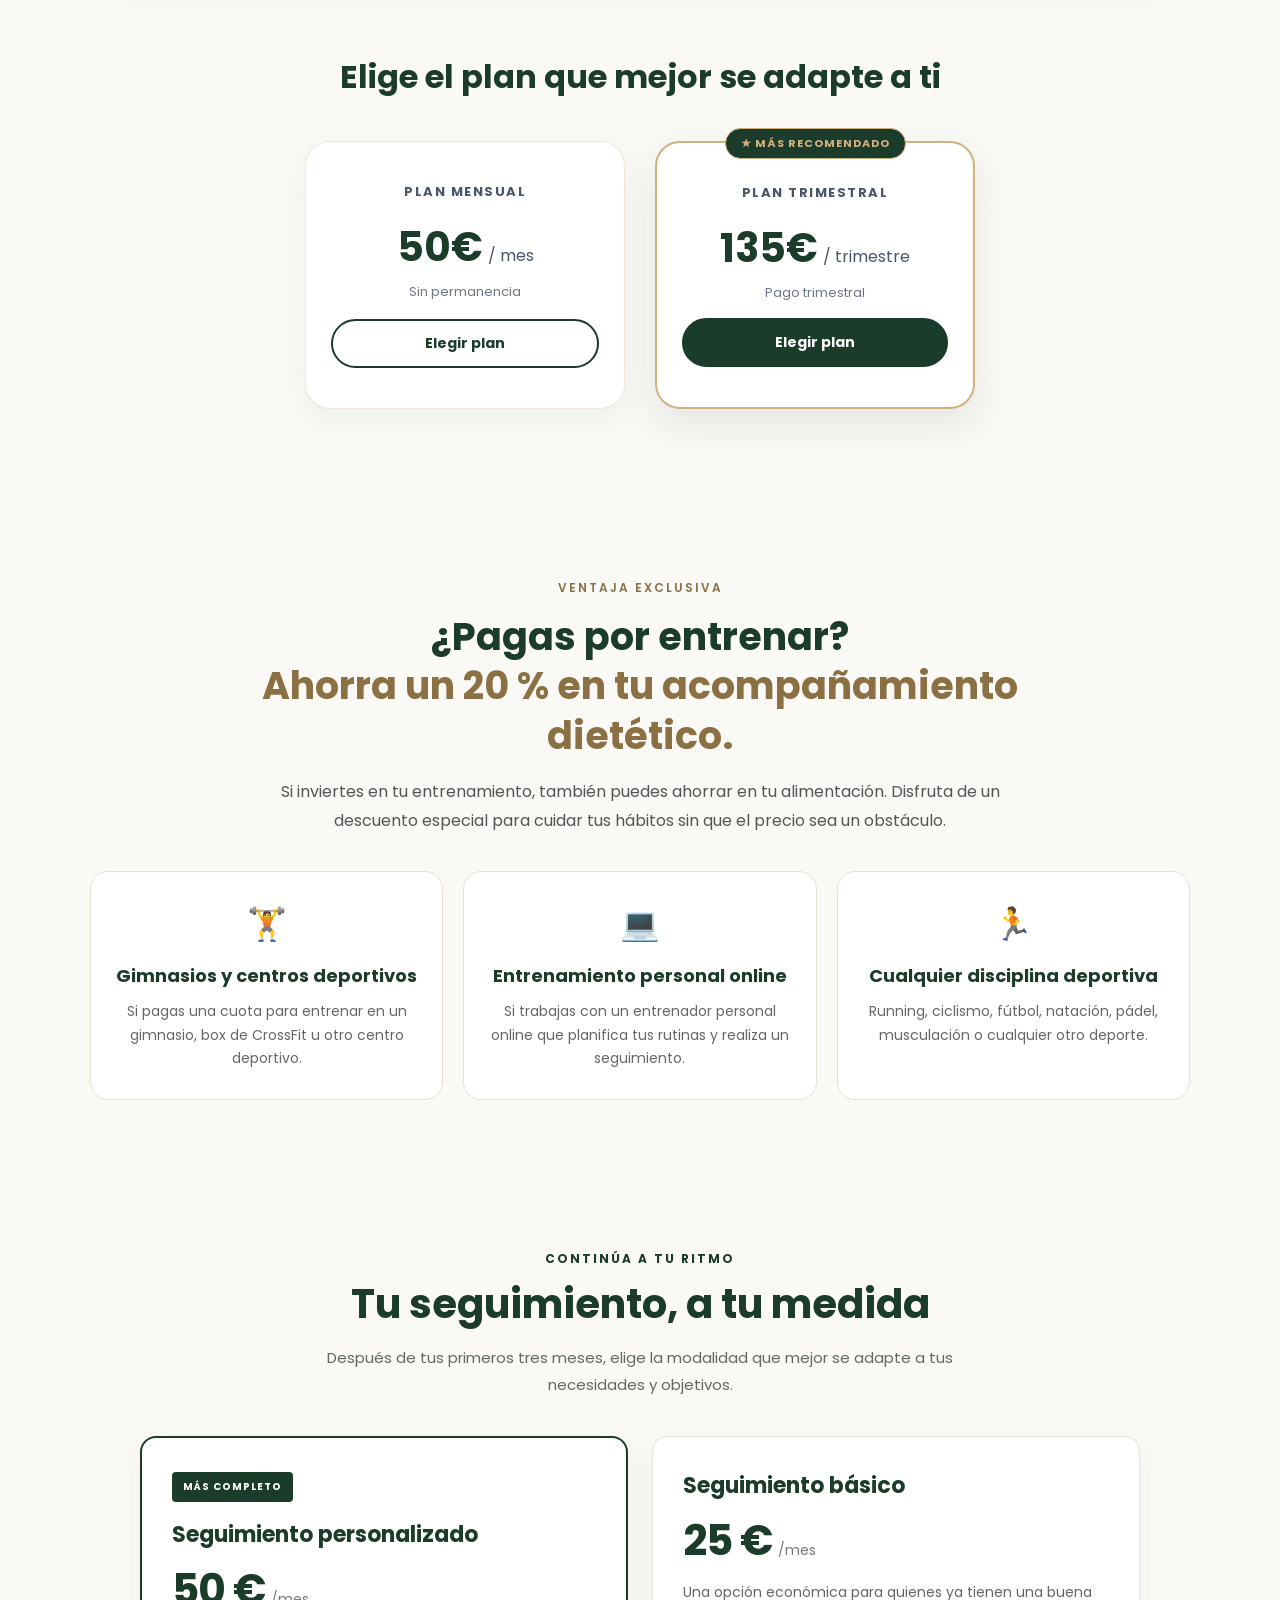
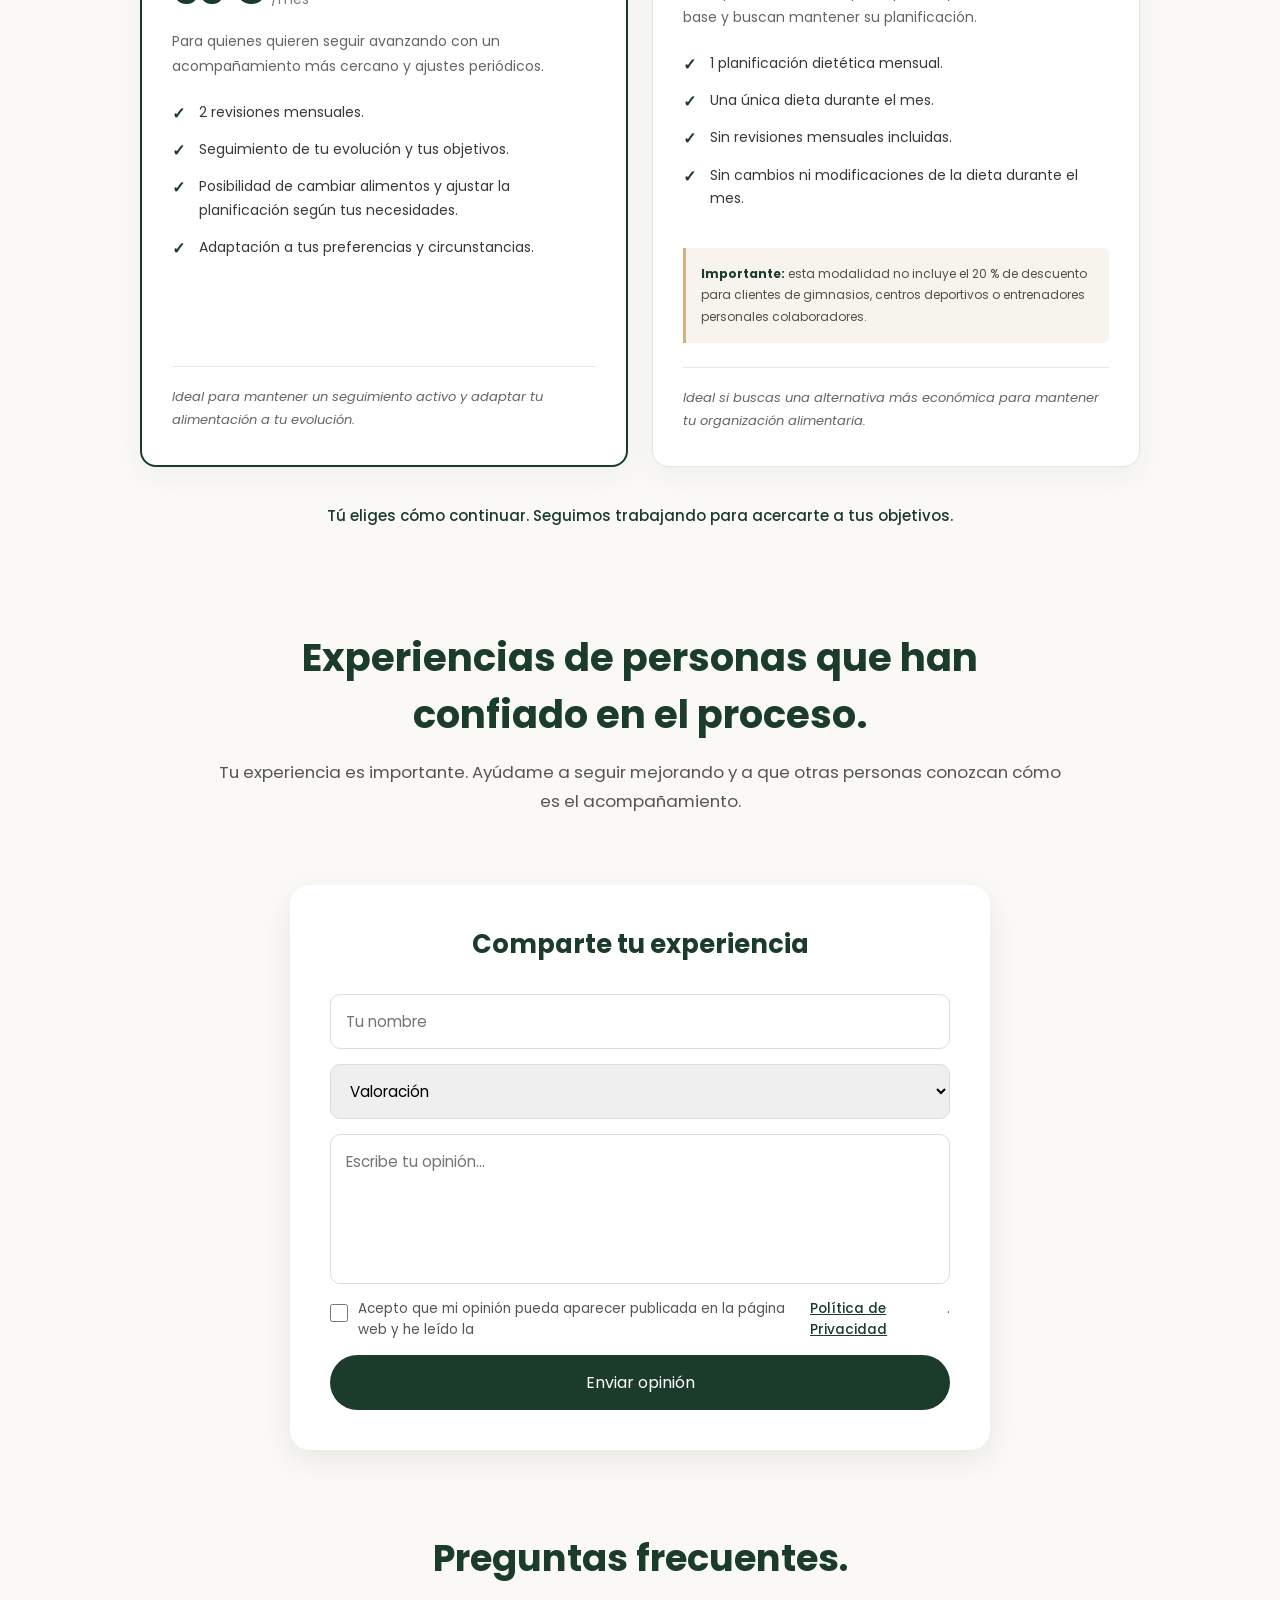
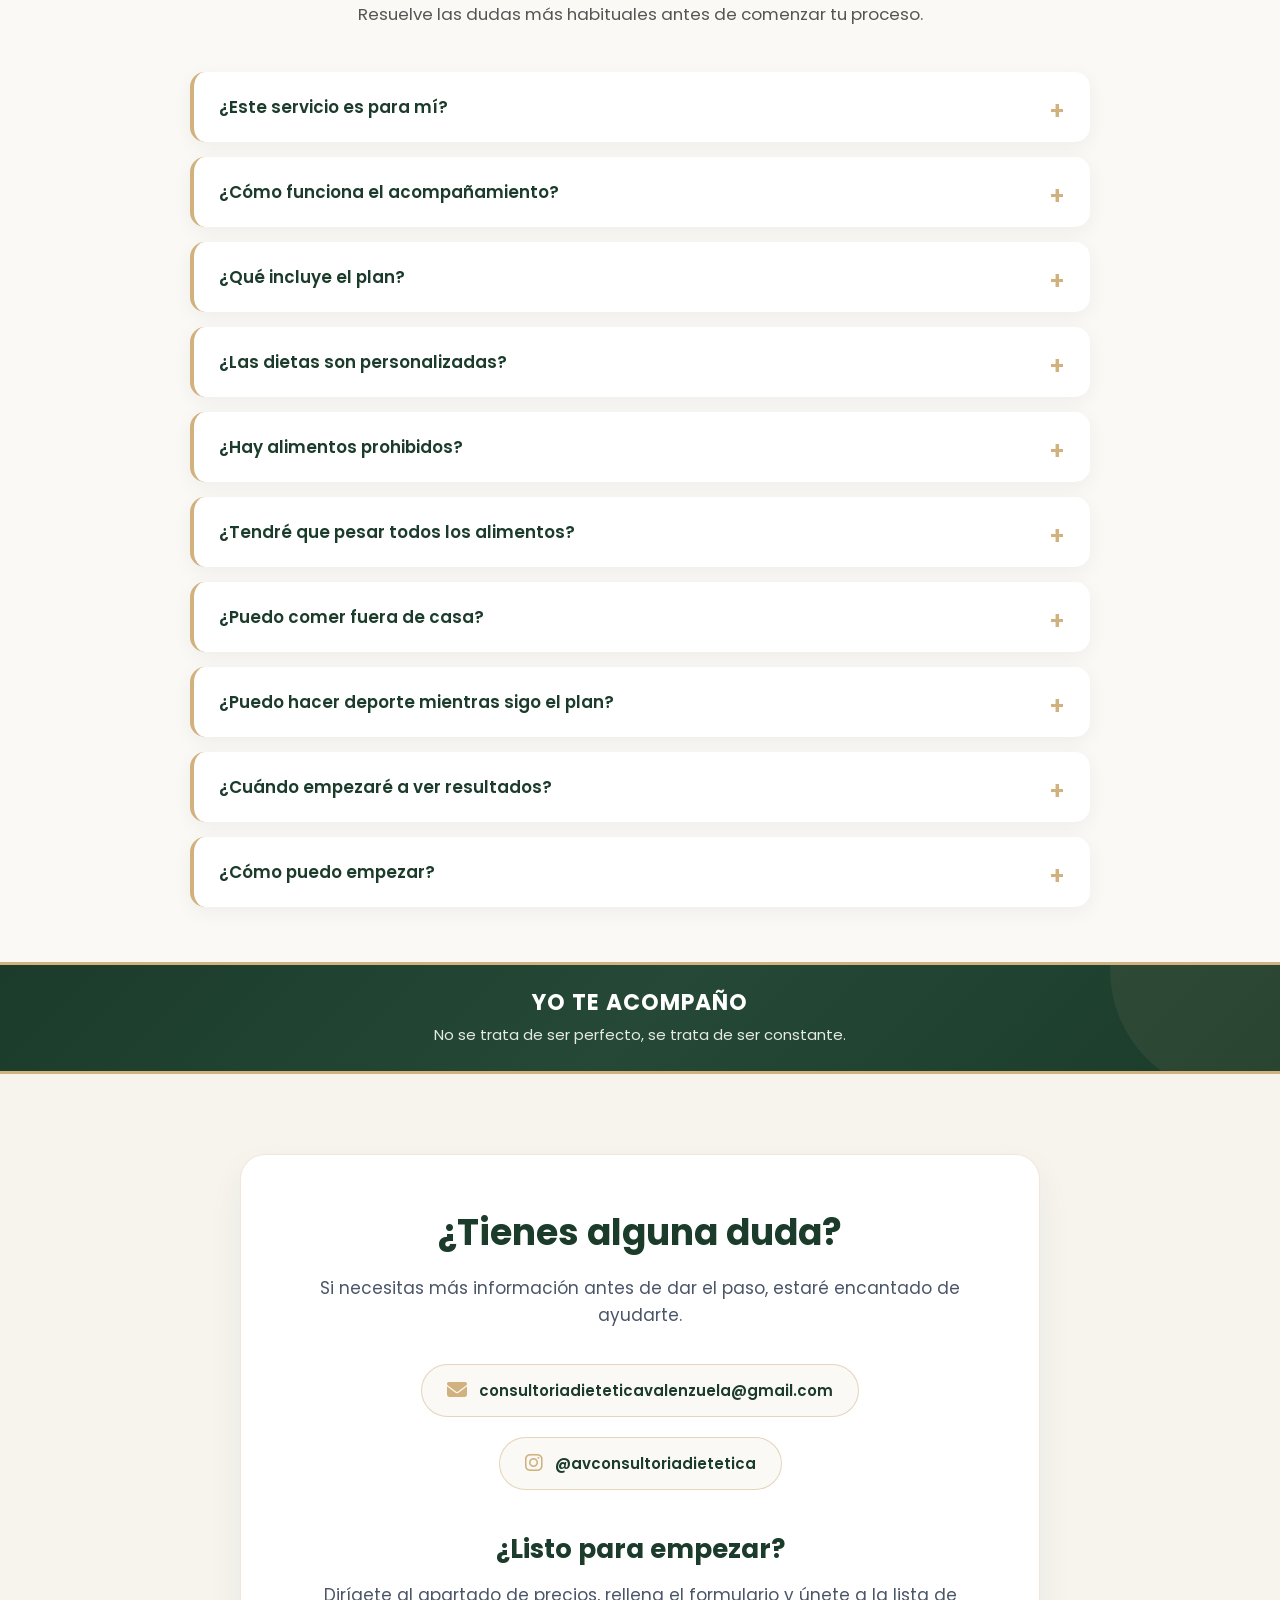
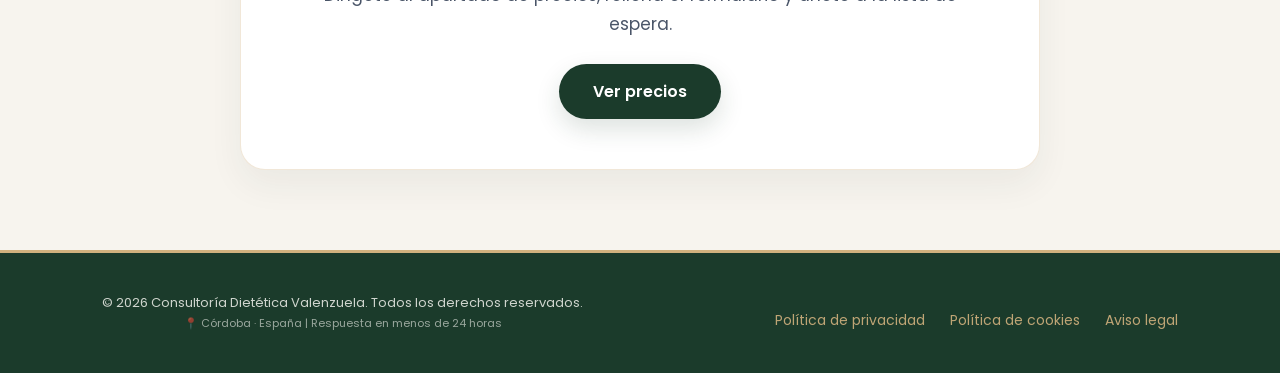
==== commit 7754b717: "Update index.html" ====
--- a/index.html
+++ b/index.html
@@ -3,19 +3,25 @@
 <head>
     <meta charset="UTF-8">
     <meta name="viewport" content="width=device-width, initial-scale=1.0">
+
     <title>Consultoría Dietética Valenzuela | Nutrición y Hábitos Saludables</title>
+
     <link rel="icon" type="image/png" href="images/logosinfondo.png">
     <meta name="description" content="Aprende a comer mejor sin prohibiciones ni dietas imposibles. Consultoría dietética personalizada con seguimiento constante y educación nutricional.">
+
     <link rel="stylesheet" href="style.css">
     <link rel="stylesheet" href="https://cdnjs.cloudflare.com/ajax/libs/font-awesome/6.4.0/css/all.min.css">
+
     <link rel="preconnect" href="https://fonts.googleapis.com">
     <link rel="preconnect" href="https://fonts.gstatic.com" crossorigin>
     <link href="https://fonts.googleapis.com/css2?family=Poppins:wght@300;400;500;600;700&display=swap" rel="stylesheet">
+
     <meta property="og:title" content="Consultoría Dietética Valenzuela">
-<meta property="og:description" content="Aprende a comer mejor sin prohibiciones ni dietas imposibles.">
-<meta property="og:image" content="images/logosinfondo.png">
-<meta property="og:type" content="website">
+    <meta property="og:description" content="Aprende a comer mejor sin prohibiciones ni dietas imposibles.">
+    <meta property="og:image" content="images/logosinfondo.png">
+    <meta property="og:type" content="website">
 </head>
+
 <body>
 
     <!-- CABECERA -->
@@ -26,11 +32,11 @@
 
         <nav class="nav-izquierda">
             <div class="enlaces-menu">
-            <a href="#inicio">Inicio</a>
-            <a href="#sobre-mi">Sobre mí</a>
-            <a href="#como-trabajo">Cómo trabajo</a>
-            <a href="#FAQ">FAQ</a>
-            <a href="#contacto">Contacto</a>
+                <a href="#inicio">Inicio</a>
+                <a href="#sobre-mi">Sobre mí</a>
+                <a href="#como-trabajo">Cómo trabajo</a>
+                <a href="#FAQ">FAQ</a>
+                <a href="#contacto">Contacto</a>
             </div>
         </nav>
 
@@ -39,20 +45,29 @@
         </div>
     </header>
 
+
     <!-- SECCIÓN HERO -->
-<section class="hero" id="inicio">
-    <div class="texto">
-            <h1>¡ENHORABUENA! Has dado el primer paso para conseguir tu objetivo. </h1>
-            <p class="subtitulo-hero-dorado">Andrés Valenzuela | Consultoría Dietética Online</p>
-            <p class="descripcion-hero-cursiva">Infórmate sobre mí, cómo trabajo y contacta conmigo. Atrévete, tengo la solución.</p>
+    <section class="hero" id="inicio">
+        <div class="texto">
+            <h1>¡ENHORABUENA! Has dado el primer paso para conseguir tu objetivo.</h1>
+
+            <p class="subtitulo-hero-dorado">
+                Andrés Valenzuela | Consultoría Dietética Online
+            </p>
+
+            <p class="descripcion-hero-cursiva">
+                Infórmate sobre mí, cómo trabajo y contacta conmigo. Atrévete, tengo la solución.
+            </p>
+
             <div class="botones-hero">
                 <a href="#como-trabajo" class="btn-acompañamiento">MI ACOMPAÑAMIENTO</a>
                 <a href="#sobre-mi" class="btn-sobre-mi">SOBRE MÍ</a>
             </div>
         </div>
-</section>
-
-    <!-- SEPARADOR VISUAL ESTÉTICO -->
+    </section>
+
+
+    <!-- SEPARADOR VISUAL -->
     <section class="separador-verde">
         <div class="separador-verde-contenido">
             <h3>TU SALUD, TU CAMINO, TU MEJOR VERSIÓN</h3>
@@ -60,43 +75,44 @@
         </div>
     </section>
 
+
     <!-- SECCIÓN SOBRE MÍ -->
-<section id="sobre-mi" class="sobre-mi">
-    <div class="sobre-mi-contenedor">
-
-        <div class="sobre-mi-imagen">
-            <img src="images/andres.png" alt="Andrés Valenzuela - Dietista">
-        </div>
-
-        <div class="sobre-mi-texto">
-
-            <h2>Sobre mí</h2>
-
-            <p class="subtitulo-sobremi">
-                Mi objetivo no es que dependas de mí durante años, sino enseñarte a comer para que algún día ya no me necesites.
-            </p>
-
-            <p>
-                Soy Andrés Valenzuela, Técnico en Dietética, y mi propósito es ayudarte a mejorar tu alimentación y tu relación con la comida mediante un método adaptado a tu vida real.
-            </p>
-
-            <p>
-                Creo que la nutrición no debe basarse en prohibiciones ni dietas imposibles, sino en aprender a tomar mejores decisiones, creando hábitos que puedas mantener en el tiempo.
-            </p>
-
-            <p>
-                Mi formación como <strong>Técnico Superior en Dietética</strong>, junto con mis estudios en 
-                <strong>Laboratorio Clínico y Biomédico</strong> y <strong>Anatomía Patológica y Citodiagnóstico</strong>, me aporta una visión amplia del cuerpo humano y de la importancia de la alimentación en la salud.
-            </p>
-
-            <p>
-                Mi compromiso es ofrecerte un acompañamiento cercano, seguimiento continuo y un plan personalizado que se adapte a tus objetivos y a tu estilo de vida.
-            </p>
-
-        </div>
-
-    </div>
-</section>
+    <section id="sobre-mi" class="sobre-mi">
+        <div class="sobre-mi-contenedor">
+
+            <div class="sobre-mi-imagen">
+                <img src="images/andres.png" alt="Andrés Valenzuela - Dietista">
+            </div>
+
+            <div class="sobre-mi-texto">
+                <h2>Sobre mí</h2>
+
+                <p class="subtitulo-sobremi">
+                    Mi objetivo no es que dependas de mí durante años, sino enseñarte a comer para que algún día ya no me necesites.
+                </p>
+
+                <p>
+                    Soy Andrés Valenzuela, Técnico en Dietética, y mi propósito es ayudarte a mejorar tu alimentación y tu relación con la comida mediante un método adaptado a tu vida real.
+                </p>
+
+                <p>
+                    Creo que la nutrición no debe basarse en prohibiciones ni dietas imposibles, sino en aprender a tomar mejores decisiones, creando hábitos que puedas mantener en el tiempo.
+                </p>
+
+                <p>
+                    Mi formación como <strong>Técnico Superior en Dietética</strong>, junto con mis estudios en
+                    <strong>Laboratorio Clínico y Biomédico</strong> y
+                    <strong>Anatomía Patológica y Citodiagnóstico</strong>, me aporta una visión amplia del cuerpo humano y de la importancia de la alimentación en la salud.
+                </p>
+
+                <p>
+                    Mi compromiso es ofrecerte un acompañamiento cercano, seguimiento continuo y un plan personalizado que se adapte a tus objetivos y a tu estilo de vida.
+                </p>
+            </div>
+
+        </div>
+    </section>
+
 
     <!-- SEGUNDO SEPARADOR VERDE -->
     <section class="separador-verde">
@@ -106,15 +122,23 @@
         </div>
     </section>
 
+
     <!-- SECCIÓN CÓMO TRABAJO -->
     <section id="como-trabajo" class="seccion-como-trabajo">
+
         <div class="trabajo-header">
             <h2>Así es mi acompañamiento</h2>
-            <p>No se trata de hacer dieta, se trata de construir un <strong>cambio real y sostenible</strong>.<br>Este es el proceso que seguimos juntos para que alcances tu mejor versión.</p>
-        </div>
-
-        <!-- PASO A PASO HORIZONTAL CON LÍNEAS -->
+            <p>
+                No se trata de hacer dieta, se trata de construir un
+                <strong>cambio real y sostenible</strong>.<br>
+                Este es el proceso que seguimos juntos para que alcances tu mejor versión.
+            </p>
+        </div>
+
+
+        <!-- PASO A PASO -->
         <div class="pasos-contenedor-horizontal">
+
             <div class="paso-item-h">
                 <div class="paso-icono-circulo"><i class="fa-solid fa-user"></i></div>
                 <div class="paso-numero-badge">1</div>
@@ -149,437 +173,394 @@
                 <h3>Resultados reales y sostenibles</h3>
                 <p>No buscamos atajos, buscamos un cambio que puedas mantener en el tiempo.</p>
             </div>
-        </div>
-
-        <!-- ¿QUÉ INCLUYE MI ACOMPAÑAMIENTO? -->
+
+        </div>
+
+
+        <!-- QUÉ INCLUYE MI ACOMPAÑAMIENTO -->
         <div class="incluye-caja-grande">
+
             <h3>¿Qué incluye mi acompañamiento?</h3>
+
             <div class="incluye-grid">
+
                 <div class="incluye-card">
-                    <strong><i class="fa-solid fa-utensils" style="color: #1b3b2b; margin-right: 8px;"></i> Plan de alimentación personalizado</strong>
+                    <strong><i class="fa-solid fa-utensils" style="color:#1b3b2b; margin-right:8px;"></i> Plan de alimentación personalizado</strong>
                     <p>Adaptado a tus gustos, tu rutina y tus objetivos.</p>
                 </div>
+
                 <div class="incluye-card">
-                    <strong><i class="fa-brands fa-whatsapp" style="color: #1b3b2b; margin-right: 8px;"></i> Seguimiento continuo por WhatsApp</strong>
+                    <strong><i class="fa-brands fa-whatsapp" style="color:#1b3b2b; margin-right:8px;"></i> Seguimiento continuo por WhatsApp</strong>
                     <p>De lunes a sábado (9:00h a 20:00h) para resolver tus dudas y acompañarte.</p>
                 </div>
+
                 <div class="incluye-card">
-                    <strong><i class="fa-solid fa-video" style="color: #1b3b2b; margin-right: 8px;"></i> Videollamadas periódicas</strong>
+                    <strong><i class="fa-solid fa-video" style="color:#1b3b2b; margin-right:8px;"></i> Videollamadas periódicas</strong>
                     <p>Evaluamos tu progreso, resolvemos dudas cara a cara y ajustamos el plan.</p>
                 </div>
+
                 <div class="incluye-card">
-                    <strong><i class="fa-solid fa-book-open" style="color: #1b3b2b; margin-right: 8px;"></i> Educación nutricional</strong>
+                    <strong><i class="fa-solid fa-book-open" style="color:#1b3b2b; margin-right:8px;"></i> Educación nutricional</strong>
                     <p>Aprenderás a tomar decisiones que te acerquen a tu mejor versión.</p>
                 </div>
+
                 <div class="incluye-card">
-                    <strong><i class="fa-solid fa-shuffle" style="color: #1b3b2b; margin-right: 8px;"></i> Flexibilidad y adaptación</strong>
+                    <strong><i class="fa-solid fa-shuffle" style="color:#1b3b2b; margin-right:8px;"></i> Flexibilidad y adaptación</strong>
                     <p>Tu plan evoluciona contigo, porque tu vida también lo hace.</p>
                 </div>
+
                 <div class="incluye-card">
-                    <strong><i class="fa-solid fa-seedling" style="color: #1b3b2b; margin-right: 8px;"></i> Enfoque integral</strong>
+                    <strong><i class="fa-solid fa-seedling" style="color:#1b3b2b; margin-right:8px;"></i> Enfoque integral</strong>
                     <p>No solo alimentación, también hábitos, mindset y bienestar global.</p>
                 </div>
-            </div>
-        </div>
-
-        <!-- TARIFA (3 PLANES) -->
-  
-     <section id="precios" class="tarifa-seccion-tres">
-    <h3>Elige el plan que mejor se adapte a ti</h3>
-    <div class="planes-grid-tres">
-                
-        <!-- PLAN MENSUAL -->
-        <div class="tarjeta-plan-opcion">
-            <div class="precio-etiqueta">PLAN MENSUAL</div>
-            <div class="precio-numero">50€<span>/ mes</span></div>
-            <div class="precio-detalle" style="margin-bottom: 15px;">
-                Sin permanencia
-            </div>
-            <a href="solicitud.html?plan=Plan Mensual" class="btn-plan-opcion">
-                Elegir plan
-            </a>
-        </div>
-
-        <!-- PLAN TRIMESTRAL (DESTACADO) -->
-        <div class="tarjeta-plan-opcion plan-destacado">
-            <div class="etiqueta-mas-elegido">★ MÁS RECOMENDADO</div>
-            <div class="precio-etiqueta">PLAN TRIMESTRAL</div>
-            <div class="precio-numero">135€<span>/ trimestre</span></div>
-            <div class="precio-detalle" style="margin-bottom: 15px;">
-                Pago trimestral
-            </div>
-            <a href="solicitud.html?plan=Plan Trimestral" class="btn-plan-opcion btn-plan-destacado-btn">
-                Elegir plan
-            </a>
-        </div>
-    </div>
-         </section>
-        
-<!-- SECCIÓN DESCUENTO DEPORTISTAS -->
-<section class="av-deporte">
-  <div class="av-deporte-contenedor">
-
-    <div class="av-deporte-intro">
-      <span class="av-deporte-etiqueta">VENTAJA EXCLUSIVA</span>
-
-      <h2>
-        ¿Pagas por entrenar?
-        <span>Ahorra un 20 % en tu acompañamiento dietético.</span>
-      </h2>
-
-      <p>
-        Si inviertes en tu entrenamiento, también puedes ahorrar
-        en tu alimentación. Disfruta de un descuento especial
-        para cuidar tus hábitos sin que el precio sea un obstáculo.
-      </p>
-    </div>
-
-    <div class="av-deporte-grid">
-
-      <article class="av-deporte-tarjeta">
-        <div class="av-deporte-icono">🏋️</div>
-        <h3>Gimnasios y centros deportivos</h3>
-        <p>
-          Si pagas una cuota para entrenar en un gimnasio,
-          box de CrossFit u otro centro deportivo.
+
+            </div>
+        </div>
+        <!-- FIN DE LA CAJA QUÉ INCLUYE -->
+
+
+        <!-- TARIFAS: PLANES MENSUAL Y TRIMESTRAL -->
+        <section id="precios" class="tarifa-seccion-tres">
+
+            <h3>Elige el plan que mejor se adapte a ti</h3>
+
+            <div class="planes-grid-tres">
+
+                <div class="tarjeta-plan-opcion">
+                    <div class="precio-etiqueta">PLAN MENSUAL</div>
+                    <div class="precio-numero">50€<span>/ mes</span></div>
+
+                    <div class="precio-detalle" style="margin-bottom:15px;">
+                        Sin permanencia
+                    </div>
+
+                    <a href="solicitud.html?plan=Plan%20Mensual" class="btn-plan-opcion">
+                        Elegir plan
+                    </a>
+                </div>
+
+
+                <div class="tarjeta-plan-opcion plan-destacado">
+                    <div class="etiqueta-mas-elegido">★ MÁS RECOMENDADO</div>
+                    <div class="precio-etiqueta">PLAN TRIMESTRAL</div>
+                    <div class="precio-numero">135€<span>/ trimestre</span></div>
+
+                    <div class="precio-detalle" style="margin-bottom:15px;">
+                        Pago trimestral
+                    </div>
+
+                    <a href="solicitud.html?plan=Plan%20Trimestral" class="btn-plan-opcion btn-plan-destacado-btn">
+                        Elegir plan
+                    </a>
+                </div>
+
+            </div>
+        </section>
+
+    </section>
+    <!-- FIN CORRECTO DE CÓMO TRABAJO -->
+
+
+    <!-- DESCUENTO PARA DEPORTISTAS -->
+    <section class="av-deporte">
+        <div class="av-deporte-contenedor">
+
+            <div class="av-deporte-intro">
+                <span class="av-deporte-etiqueta">VENTAJA EXCLUSIVA</span>
+
+                <h2>
+                    ¿Pagas por entrenar?
+                    <span>Ahorra un 20 % en tu acompañamiento dietético.</span>
+                </h2>
+
+                <p>
+                    Si inviertes en tu entrenamiento, también puedes ahorrar
+                    en tu alimentación. Disfruta de un descuento especial
+                    para cuidar tus hábitos sin que el precio sea un obstáculo.
+                </p>
+            </div>
+
+            <div class="av-deporte-grid">
+
+                <article class="av-deporte-tarjeta">
+                    <div class="av-deporte-icono">🏋️</div>
+                    <h3>Gimnasios y centros deportivos</h3>
+                    <p>
+                        Si pagas una cuota para entrenar en un gimnasio,
+                        box de CrossFit u otro centro deportivo.
+                    </p>
+                </article>
+
+                <article class="av-deporte-tarjeta">
+                    <div class="av-deporte-icono">💻</div>
+                    <h3>Entrenamiento personal online</h3>
+                    <p>
+                        Si trabajas con un entrenador personal online
+                        que planifica tus rutinas y realiza un seguimiento.
+                    </p>
+                </article>
+
+                <article class="av-deporte-tarjeta">
+                    <div class="av-deporte-icono">🏃</div>
+                    <h3>Cualquier disciplina deportiva</h3>
+                    <p>
+                        Running, ciclismo, fútbol, natación, pádel,
+                        musculación o cualquier otro deporte.
+                    </p>
+                </article>
+
+            </div>
+        </div>
+    </section>
+
+
+    <!-- PLANES DE CONTINUIDAD -->
+    <section class="continuidad" id="continuidad">
+
+        <div class="continuidad-header">
+            <span class="continuidad-etiqueta">CONTINÚA A TU RITMO</span>
+
+            <h2>Tu seguimiento, a tu medida</h2>
+
+            <p>
+                Después de tus primeros tres meses, elige la modalidad
+                que mejor se adapte a tus necesidades y objetivos.
+            </p>
+        </div>
+
+
+        <div class="continuidad-planes">
+
+            <!-- SEGUIMIENTO PERSONALIZADO -->
+            <article class="plan-continuidad plan-premium">
+
+                <span class="plan-etiqueta">MÁS COMPLETO</span>
+
+                <h3>Seguimiento personalizado</h3>
+
+                <div class="plan-precio">
+                    <span class="precio">50 €</span>
+                    <span class="periodo">/mes</span>
+                </div>
+
+                <p class="plan-descripcion">
+                    Para quienes quieren seguir avanzando con un
+                    acompañamiento más cercano y ajustes periódicos.
+                </p>
+
+                <ul>
+                    <li>2 revisiones mensuales.</li>
+                    <li>Seguimiento de tu evolución y tus objetivos.</li>
+                    <li>Posibilidad de cambiar alimentos y ajustar la planificación según tus necesidades.</li>
+                    <li>Adaptación a tus preferencias y circunstancias.</li>
+                </ul>
+
+                <p class="plan-nota">
+                    Ideal para mantener un seguimiento activo y adaptar
+                    tu alimentación a tu evolución.
+                </p>
+
+            </article>
+
+
+            <!-- SEGUIMIENTO BÁSICO -->
+            <article class="plan-continuidad plan-basico">
+
+                <h3>Seguimiento básico</h3>
+
+                <div class="plan-precio">
+                    <span class="precio">25 €</span>
+                    <span class="periodo">/mes</span>
+                </div>
+
+                <p class="plan-descripcion">
+                    Una opción económica para quienes ya tienen una buena
+                    base y buscan mantener su planificación.
+                </p>
+
+                <ul>
+                    <li>1 planificación dietética mensual.</li>
+                    <li>Una única dieta durante el mes.</li>
+                    <li>Sin revisiones mensuales incluidas.</li>
+                    <li>Sin cambios ni modificaciones de la dieta durante el mes.</li>
+                </ul>
+
+                <div class="plan-aviso">
+                    <strong>Importante:</strong> esta modalidad no incluye
+                    el 20 % de descuento para clientes de gimnasios,
+                    centros deportivos o entrenadores personales colaboradores.
+                </div>
+
+                <p class="plan-nota">
+                    Ideal si buscas una alternativa más económica para
+                    mantener tu organización alimentaria.
+                </p>
+
+            </article>
+
+        </div>
+
+        <p class="continuidad-pie">
+            Tú eliges cómo continuar. Seguimos trabajando para
+            acercarte a tus objetivos.
         </p>
-      </article>
-
-      <article class="av-deporte-tarjeta">
-        <div class="av-deporte-icono">💻</div>
-        <h3>Entrenamiento personal online</h3>
-        <p>
-          Si trabajas con un entrenador personal online
-          que planifica tus rutinas y realiza un seguimiento.
-        </p>
-      </article>
-
-      <article class="av-deporte-tarjeta">
-        <div class="av-deporte-icono">🏃</div>
-        <h3>Cualquier disciplina deportiva</h3>
-        <p>
-          Running, ciclismo, fútbol, natación, pádel,
-          musculación o cualquier otro deporte.
-        </p>
-      </article>
-
-    </div>
-
-  </div>
-</section>
-
-        
-
-<section class="continuidad">
-
-  <div class="continuidad-header">
-
-    <span class="continuidad-etiqueta">CONTINÚA A TU RITMO</span>
-
-    <h2>Tu seguimiento, a tu medida</h2>
-
-    <p>
-
-      Después de tus primeros tres meses, elige la modalidad
-
-      que mejor se adapte a tus necesidades y objetivos.
-
-    </p>
-
-  </div>
-
-  <div class="continuidad-planes">
-
-    <!-- SEGUIMIENTO PERSONALIZADO -->
-
-    <article class="plan-continuidad plan-premium">
-
-      <span class="plan-etiqueta">MÁS COMPLETO</span>
-
-      <h3>Seguimiento personalizado</h3>
-
-      <div class="plan-precio">
-
-        <span class="precio">50 €</span>
-
-        <span class="periodo">/mes</span>
-
-      </div>
-
-      <p class="plan-descripcion">
-
-        Para quienes quieren seguir avanzando con un
-
-        acompañamiento más cercano y ajustes periódicos.
-
-      </p>
-
-      <ul>
-
-        <li>2 revisiones mensuales.</li>
-
-        <li>Seguimiento de tu evolución y tus objetivos.</li>
-
-        <li>Posibilidad de cambiar alimentos y ajustar
-
-          la planificación según tus necesidades.</li>
-
-        <li>Adaptación a tus preferencias y circunstancias.</li>
-
-      </ul>
-
-      <p class="plan-nota">
-
-        Ideal para mantener un seguimiento activo y adaptar
-
-        tu alimentación a tu evolución.
-
-      </p>
-
-    </article>
-
-    <!-- SEGUIMIENTO BÁSICO -->
-
-    <article class="plan-continuidad plan-basico">
-
-      <h3>Seguimiento básico</h3>
-
-      <div class="plan-precio">
-
-        <span class="precio">25 €</span>
-
-        <span class="periodo">/mes</span>
-
-      </div>
-
-      <p class="plan-descripcion">
-
-        Una opción económica para quienes ya tienen una buena
-
-        base y buscan mantener su planificación.
-
-      </p>
-
-      <ul>
-
-        <li>1 planificación dietética mensual.</li>
-
-        <li>Una única dieta durante el mes.</li>
-
-        <li>Sin revisiones mensuales incluidas.</li>
-
-        <li>Sin cambios ni modificaciones de la dieta
-
-          durante el mes.</li>
-
-      </ul>
-
-      <div class="plan-aviso">
-
-        <strong>Importante:</strong> esta modalidad no incluye
-
-        el 20 % de descuento para clientes de gimnasios,
-
-        centros deportivos o entrenadores personales
-
-        colaboradores.
-
-      </div>
-
-      <p class="plan-nota">
-
-        Ideal si buscas una alternativa más económica para
-
-        mantener tu organización alimentaria.
-
-      </p>
-
-    </article>
-
-  </div>
-
-  <p class="continuidad-pie">
-
-    Tú eliges cómo continuar. Seguimos trabajando para
-
-    acercarte a tus objetivos.
-
-  </p>
-
-</section>
-
+
+    </section>
+    <!-- FIN PLANES DE CONTINUIDAD -->
+
+
+    <!-- OPINIONES -->
     <section class="opiniones-section" id="opiniones">
 
-    <div class="opiniones-header">
-        <h2>Experiencias de personas que han confiado en el proceso.</h2>
-        <p>
-            Tu experiencia es importante. Ayúdame a seguir mejorando y a que otras personas
-            conozcan cómo es el acompañamiento.
-        </p>
-    </div>
-
-
-    <div class="form-opinion">
-
-        <h3>Comparte tu experiencia</h3>
-
-        <form action="https://formspree.io/f/xykrrzkg" method="POST">
-
-            <input 
-type="text" 
-name="nombre"
-placeholder="Tu nombre"
-required>
-
-
-<select name="valoracion" required>
-
-<option value="">Valoración</option>
-<option value="5 estrellas">★★★★★</option>
-<option value="4 estrellas">★★★★</option>
-<option value="3 estrellas">★★★</option>
-<option value="2 estrellas">★★</option>
-<option value="1 estrella">★</option>
-
-</select>
-
-
-<textarea 
-name="opinion"
-placeholder="Escribe tu opinión..."
-required></textarea>
-
-<label class="check-opinion">
-
-    <input type="checkbox" name="consentimiento" required>
-
-    Acepto que mi opinión pueda aparecer publicada en la página web 
-    y he leído la 
-    <a href="politica-privacidad.html" target="_blank">
-        Política de Privacidad
-    </a>.
-
-</label>
-
-
-<button type="submit">
-Enviar opinión
-</button>
-        </form>
-
-    </div>
-
-
-</section>
-
-        <section class="FAQ" id="FAQ">
-
-    <div class="section-title">
-        <h2>Preguntas frecuentes.</h2>
-        <p>
-            Resuelve las dudas más habituales antes de comenzar tu proceso.
-        </p>
-    </div>
-
-
-    <div class="faq-container">
-
-        <details class="faq-item">
-            <summary>¿Este servicio es para mí?</summary>
+        <div class="opiniones-header">
+            <h2>Experiencias de personas que han confiado en el proceso.</h2>
             <p>
-                Sí, si buscas mejorar tu alimentación, perder grasa, ganar masa muscular
-                o adquirir hábitos saludables de una forma sostenible. Mi objetivo no es
-                que sigas una dieta durante unas semanas, sino ayudarte a crear hábitos
-                que puedas mantener a largo plazo.
+                Tu experiencia es importante. Ayúdame a seguir mejorando y a que otras personas
+                conozcan cómo es el acompañamiento.
             </p>
-        </details>
-
-
-        <details class="faq-item">
-            <summary>¿Cómo funciona el acompañamiento?</summary>
-            <p>
-                Tras una valoración inicial, diseñaré un plan de alimentación personalizado
-                según tus objetivos, horarios, gustos y estilo de vida. Durante el proceso
-                realizaremos un seguimiento para resolver dudas y adaptar el plan a tu evolución.
-            </p>
-        </details>
-
-
-        <details class="faq-item">
-            <summary>¿Qué incluye el plan?</summary>
-            <p>
-                Incluye una valoración inicial, planificación nutricional personalizada,
-                seguimiento continuo, resolución de dudas y modificaciones necesarias para
-                adaptarnos a tus progresos.
-            </p>
-        </details>
-
-
-        <details class="faq-item">
-            <summary>¿Las dietas son personalizadas?</summary>
-            <p>
-                Sí. Cada persona tiene unas necesidades, objetivos y preferencias diferentes.
-                Por eso todos los planes se elaboran de forma individual.
-            </p>
-        </details>
-
-
-        <details class="faq-item">
-            <summary>¿Hay alimentos prohibidos?</summary>
-            <p>
-                No. No creo en prohibir alimentos, sino en aprender a incluirlos dentro de
-                una alimentación equilibrada y flexible.
-            </p>
-        </details>
-
-
-        <details class="faq-item">
-            <summary>¿Tendré que pesar todos los alimentos?</summary>
-            <p>
-                Solo cuando sea necesario. El objetivo es que aprendas a gestionar tu
-                alimentación de forma práctica sin depender siempre de una báscula.
-            </p>
-        </details>
-
-
-        <details class="faq-item">
-            <summary>¿Puedo comer fuera de casa?</summary>
-            <p>
-                Sí. El plan se adapta a tu vida. Aprenderás a tomar buenas decisiones
-                también en restaurantes, viajes o celebraciones.
-            </p>
-        </details>
-
-
-        <details class="faq-item">
-            <summary>¿Puedo hacer deporte mientras sigo el plan?</summary>
-            <p>
-                Por supuesto. Adaptaremos la alimentación a tu actividad física para
-                ayudarte a mejorar tu rendimiento, recuperación y composición corporal.
-            </p>
-        </details>
-
-
-        <details class="faq-item">
-            <summary>¿Cuándo empezaré a ver resultados?</summary>
-            <p>
-                Depende de cada persona y del objetivo. Buscamos cambios progresivos,
-                saludables y mantenibles en el tiempo.
-            </p>
-        </details>
-
-
-        <details class="faq-item">
-            <summary>¿Cómo puedo empezar?</summary>
-            <p>
-                Solo tienes que completar el formulario de contacto o apuntarte a la
-                lista de espera. Me pondré en contacto contigo para explicarte el proceso.
-            </p>
-        </details>
-
-    </div>
-
-</section>
+        </div>
+
+        <div class="form-opinion">
+            <h3>Comparte tu experiencia</h3>
+
+            <form action="https://formspree.io/f/xykrrzkg" method="POST">
+
+                <input
+                    type="text"
+                    name="nombre"
+                    placeholder="Tu nombre"
+                    required
+                >
+
+                <select name="valoracion" required>
+                    <option value="">Valoración</option>
+                    <option value="5 estrellas">★★★★★</option>
+                    <option value="4 estrellas">★★★★</option>
+                    <option value="3 estrellas">★★★</option>
+                    <option value="2 estrellas">★★</option>
+                    <option value="1 estrella">★</option>
+                </select>
+
+                <textarea
+                    name="opinion"
+                    placeholder="Escribe tu opinión..."
+                    required
+                ></textarea>
+
+                <label class="check-opinion">
+                    <input type="checkbox" name="consentimiento" required>
+                    Acepto que mi opinión pueda aparecer publicada en la página web
+                    y he leído la
+                    <a href="politica-privacidad.html" target="_blank">
+                        Política de Privacidad
+                    </a>.
+                </label>
+
+                <button type="submit">Enviar opinión</button>
+
+            </form>
+        </div>
+
+    </section>
+
+
+    <!-- PREGUNTAS FRECUENTES -->
+    <section class="FAQ" id="FAQ">
+
+        <div class="section-title">
+            <h2>Preguntas frecuentes.</h2>
+            <p>Resuelve las dudas más habituales antes de comenzar tu proceso.</p>
+        </div>
+
+        <div class="faq-container">
+
+            <details class="faq-item">
+                <summary>¿Este servicio es para mí?</summary>
+                <p>
+                    Sí, si buscas mejorar tu alimentación, perder grasa, ganar masa muscular
+                    o adquirir hábitos saludables de una forma sostenible. Mi objetivo no es
+                    que sigas una dieta durante unas semanas, sino ayudarte a crear hábitos
+                    que puedas mantener a largo plazo.
+                </p>
+            </details>
+
+            <details class="faq-item">
+                <summary>¿Cómo funciona el acompañamiento?</summary>
+                <p>
+                    Tras una valoración inicial, diseñaré un plan de alimentación personalizado
+                    según tus objetivos, horarios, gustos y estilo de vida. Durante el proceso
+                    realizaremos un seguimiento para resolver dudas y adaptar el plan a tu evolución.
+                </p>
+            </details>
+
+            <details class="faq-item">
+                <summary>¿Qué incluye el plan?</summary>
+                <p>
+                    Incluye una valoración inicial, planificación nutricional personalizada,
+                    seguimiento continuo, resolución de dudas y modificaciones necesarias para
+                    adaptarnos a tus progresos.
+                </p>
+            </details>
+
+            <details class="faq-item">
+                <summary>¿Las dietas son personalizadas?</summary>
+                <p>
+                    Sí. Cada persona tiene unas necesidades, objetivos y preferencias diferentes.
+                    Por eso todos los planes se elaboran de forma individual.
+                </p>
+            </details>
+
+            <details class="faq-item">
+                <summary>¿Hay alimentos prohibidos?</summary>
+                <p>
+                    No. No creo en prohibir alimentos, sino en aprender a incluirlos dentro de
+                    una alimentación equilibrada y flexible.
+                </p>
+            </details>
+
+            <details class="faq-item">
+                <summary>¿Tendré que pesar todos los alimentos?</summary>
+                <p>
+                    Solo cuando sea necesario. El objetivo es que aprendas a gestionar tu
+                    alimentación de forma práctica sin depender siempre de una báscula.
+                </p>
+            </details>
+
+            <details class="faq-item">
+                <summary>¿Puedo comer fuera de casa?</summary>
+                <p>
+                    Sí. El plan se adapta a tu vida. Aprenderás a tomar buenas decisiones
+                    también en restaurantes, viajes o celebraciones.
+                </p>
+            </details>
+
+            <details class="faq-item">
+                <summary>¿Puedo hacer deporte mientras sigo el plan?</summary>
+                <p>
+                    Por supuesto. Adaptaremos la alimentación a tu actividad física para
+                    ayudarte a mejorar tu rendimiento, recuperación y composición corporal.
+                </p>
+            </details>
+
+            <details class="faq-item">
+                <summary>¿Cuándo empezaré a ver resultados?</summary>
+                <p>
+                    Depende de cada persona y del objetivo. Buscamos cambios progresivos,
+                    saludables y mantenibles en el tiempo.
+                </p>
+            </details>
+
+            <details class="faq-item">
+                <summary>¿Cómo puedo empezar?</summary>
+                <p>
+                    Solo tienes que completar el formulario de contacto o apuntarte a la
+                    lista de espera. Me pondré en contacto contigo para explicarte el proceso.
+                </p>
+            </details>
+
+        </div>
+    </section>
+
 
     <!-- TERCER SEPARADOR VERDE -->
     <section class="separador-verde">
@@ -589,93 +570,88 @@
         </div>
     </section>
 
-    <!-- SECCIÓN CONTACTO -->
-  <section id="contacto" class="seccion-contacto">
-    <div class="contacto-caja-principal">
-
-        <h2>¿Tienes alguna duda?</h2>
+
+    <!-- CONTACTO -->
+    <section id="contacto" class="seccion-contacto">
+
+        <div class="contacto-caja-principal">
+
+            <h2>¿Tienes alguna duda?</h2>
+
+            <p>
+                Si necesitas más información antes de dar el paso, estaré encantado de ayudarte.
+            </p>
+
+            <div class="contacto-info-contenedor">
+
+                <a href="mailto:consultoriadieteticavalenzuela@gmail.com" class="contacto-enlace-oficial">
+                    <i class="fa-solid fa-envelope"></i>
+                    consultoriadieteticavalenzuela@gmail.com
+                </a>
+
+                <a href="https://instagram.com/avconsultoriadietetica" target="_blank" rel="noopener noreferrer" class="contacto-enlace-oficial">
+                    <i class="fa-brands fa-instagram"></i>
+                    @avconsultoriadietetica
+                </a>
+
+            </div>
+
+            <div class="contacto-cta">
+                <h3>¿Listo para empezar?</h3>
+
+                <p>
+                    Dirígete al apartado de precios, rellena el formulario y únete a la lista de espera.
+                </p>
+
+                <a href="#precios" class="boton-principal">Ver precios</a>
+            </div>
+
+        </div>
+    </section>
+
+
+    <!-- PIE DE PÁGINA -->
+    <footer>
+
+        <div class="footer-contenedor">
+
+            <p>
+                &copy; 2026 Consultoría Dietética Valenzuela. Todos los derechos reservados.<br>
+                <span style="font-size:11px; opacity:0.7;">
+                    📍 Córdoba · España | Respuesta en menos de 24 horas
+                </span>
+            </p>
+
+            <div class="enlaces-legales">
+                <a href="politica-privacidad.html">Política de privacidad</a>
+                <a href="politica-cookies.html">Política de cookies</a>
+                <a href="aviso-legal.html">Aviso legal</a>
+            </div>
+
+        </div>
+
+    </footer>
+
+
+    <!-- JAVASCRIPT -->
+    <script src="script.js"></script>
+
+
+    <!-- AVISO DE COOKIES -->
+    <div id="cookie-banner" class="cookie-banner">
 
         <p>
-            Si necesitas más información antes de dar el paso, estaré encantado de ayudarte.
+            Esta página utiliza cookies para mejorar la experiencia de navegación.
+            Puedes aceptar todas las cookies o rechazarlas.
+            <a href="politica-cookies.html">Más información</a>.
         </p>
 
-        <div class="contacto-info-contenedor">
-
-            <a href="mailto:consultoriadieteticavalenzuela@gmail.com" class="contacto-enlace-oficial">
-                <i class="fa-solid fa-envelope"></i>
-                consultoriadieteticavalenzuela@gmail.com
-            </a>
-
-            <a href="https://instagram.com/avconsultoriadietetica" target="_blank" class="contacto-enlace-oficial">
-                <i class="fa-brands fa-instagram"></i>
-                @avconsultoriadietetica
-            </a>
-
-        </div>
-
-        <div class="contacto-cta">
-
-            <h3>¿Listo para empezar?</h3>
-
-            <p>
-                Dirígete al apartado de precios, rellena el formulario y únete a la lista de espera.
-            </p>
-
-            <a href="#precios" class="boton-principal">
-                Ver precios
-            </a>
-
+        <div class="cookie-botones">
+            <button id="aceptarCookies" class="btn-cookie aceptar">Aceptar</button>
+            <button id="rechazarCookies" class="btn-cookie rechazar">Rechazar</button>
         </div>
 
     </div>
-</section>
-
-    <!-- PIE DE PÁGINA / AVISO LEGAL -->
-    <footer>
-
-    <div class="footer-contenedor">
-    <p>&copy; 2026 Consultoría Dietética Valenzuela. Todos los derechos reservados.<br><span style="font-size: 11px; opacity: 0.7;">📍 Córdoba · España | Respuesta en menos de 24 horas</span></p>
-
-    <div class="enlaces-legales">
-
-        <a href="politica-privacidad.html">
-            Política de privacidad
-        </a>
-
-        <a href="politica-cookies.html">
-            Política de cookies
-        </a>
-
-        <a href="aviso-legal.html">
-            Aviso legal
-        </a>
-
-    </div>
-
-</footer>
-
-    <script src="script.js"></script>
-
-<div id="cookie-banner" class="cookie-banner">
-
-    <p>
-        Esta página utiliza cookies para mejorar la experiencia de navegación.
-        Puedes aceptar todas las cookies o rechazarlas.
-        <a href="politica-cookies.html">Más información</a>.
-    </p>
-
-    <div class="cookie-botones">
-
-        <button id="aceptarCookies" class="btn-cookie aceptar">
-            Aceptar
-        </button>
-
-        <button id="rechazarCookies" class="btn-cookie rechazar">
-            Rechazar
-        </button>
-
-    </div>
-
-</div>
+
 </body>
 </html>
--- a/style.css
+++ b/style.css
@@ -1,3 +1,4 @@
+/* ==========================================================
 /* ==========================================================
    1. VARIABLES Y CONFIGURACIÓN GENERAL
    ========================================================== */
@@ -606,12 +607,23 @@
     font-weight: 700;
 }
 
+
 .planes-grid-tres {
     display: grid;
-    grid-template-columns: repeat(3, 1fr);
+    grid-template-columns: repeat(2, minmax(280px, 320px));
+    justify-content: center;
     gap: 30px;
     align-items: stretch;
     margin-bottom: 30px;
+}
+
+
+@media (max-width: 700px) {
+    .planes-grid-tres {
+        grid-template-columns: minmax(0, 320px);
+        justify-content: center;
+        gap: 20px;
+    }
 }
 
 .tarjeta-plan-opcion {
@@ -2353,4 +2365,222 @@
     }
 
 
-}
+/* CONTINUIDAD DEL SEGUIMIENTO */
+
+.continuidad {
+  --verde: #1b3b2b;
+  --dorado: #d1b17e;
+  --fondo: #faf9f6;
+  --texto: #343a35;
+
+  font-family: 'Poppins', sans-serif;
+  color: var(--texto);
+  background: var(--fondo);
+  padding: 60px 20px;
+  box-sizing: border-box;
+}
+
+.continuidad * {
+  box-sizing: border-box;
+}
+
+/* CABECERA */
+
+.continuidad-header {
+  max-width: 720px;
+  margin: 0 auto 38px;
+  text-align: center;
+}
+
+.continuidad-etiqueta {
+  display: inline-block;
+  color: var(--verde);
+  font-size: 12px;
+  font-weight: 700;
+  letter-spacing: 2px;
+  margin-bottom: 12px;
+}
+
+.continuidad-header h2 {
+  color: var(--verde);
+  font-size: clamp(28px, 4vw, 40px);
+  line-height: 1.2;
+  margin: 0 0 16px;
+  font-weight: 700;
+}
+
+.continuidad-header p {
+  font-size: 15px;
+  line-height: 1.8;
+  margin: 0;
+  color: #626860;
+}
+
+/* TARJETAS */
+
+.continuidad-planes {
+  max-width: 1000px;
+  margin: 0 auto;
+  display: grid;
+  grid-template-columns: repeat(2, minmax(0, 1fr));
+  gap: 24px;
+  align-items: stretch;
+}
+
+.plan-continuidad {
+  position: relative;
+  background: #ffffff;
+  border: 1px solid #e7e4dc;
+  border-radius: 16px;
+  padding: 34px 30px;
+  display: flex;
+  flex-direction: column;
+  min-width: 0;
+  box-shadow: 0 8px 28px rgba(27, 59, 43, 0.05);
+}
+
+.plan-premium {
+  border: 2px solid var(--verde);
+}
+
+.plan-etiqueta {
+  align-self: flex-start;
+  background: var(--verde);
+  color: #ffffff;
+  font-size: 10px;
+  font-weight: 700;
+  letter-spacing: 1px;
+  padding: 7px 11px;
+  border-radius: 4px;
+  margin-bottom: 18px;
+}
+
+/* TÍTULOS Y PRECIOS */
+
+.plan-continuidad h3 {
+  color: var(--verde);
+  font-size: 22px;
+  line-height: 1.4;
+  margin: 0 0 18px;
+  font-weight: 700;
+}
+
+.plan-precio {
+  display: flex;
+  align-items: baseline;
+  gap: 6px;
+  margin-bottom: 18px;
+}
+
+.plan-precio .precio {
+  font-size: 42px;
+  line-height: 1;
+  color: var(--verde);
+  font-weight: 700;
+  letter-spacing: -1px;
+}
+
+.plan-precio .periodo {
+  font-size: 14px;
+  color: #777d75;
+}
+
+/* DESCRIPCIONES */
+
+.plan-descripcion {
+  color: #626860;
+  font-size: 14px;
+  line-height: 1.8;
+  margin: 0 0 22px;
+}
+
+/* LISTAS */
+
+.plan-continuidad ul {
+  list-style: none;
+  padding: 0;
+  margin: 0 0 24px;
+}
+
+.plan-continuidad li {
+  position: relative;
+  padding-left: 27px;
+  margin-bottom: 14px;
+  font-size: 14px;
+  line-height: 1.65;
+}
+
+.plan-continuidad li::before {
+  content: "✓";
+  position: absolute;
+  left: 0;
+  top: 0;
+  color: var(--verde);
+  font-weight: 700;
+  font-size: 16px;
+}
+
+/* AVISO DEL DESCUENTO */
+
+.plan-aviso {
+  background: #f7f4ee;
+  border-left: 3px solid var(--dorado);
+  border-radius: 0 6px 6px 0;
+  padding: 15px;
+  margin: 0 0 24px;
+  font-size: 12px;
+  line-height: 1.8;
+  color: #4d514a;
+}
+
+.plan-aviso strong {
+  color: var(--verde);
+}
+
+/* TEXTO INFERIOR */
+
+.plan-nota {
+  border-top: 1px solid #ece9e2;
+  padding-top: 18px;
+  margin: auto 0 0;
+  color: #626860;
+  font-size: 13px;
+  line-height: 1.8;
+  font-style: italic;
+}
+
+.continuidad-pie {
+  max-width: 650px;
+  margin: 35px auto 0;
+  text-align: center;
+  color: var(--verde);
+  font-size: 15px;
+  line-height: 1.8;
+  font-weight: 500;
+}
+
+/* TABLETS Y MÓVILES */
+
+@media (max-width: 700px) {
+  .continuidad {
+    padding: 42px 16px;
+  }
+
+  .continuidad-planes {
+    grid-template-columns: 1fr;
+    gap: 20px;
+  }
+
+  .plan-continuidad {
+    padding: 28px 22px;
+  }
+
+  .plan-continuidad h3 {
+    font-size: 20px;
+  }
+
+  .plan-precio .precio {
+    font-size: 38px;
+  }
+
+}
